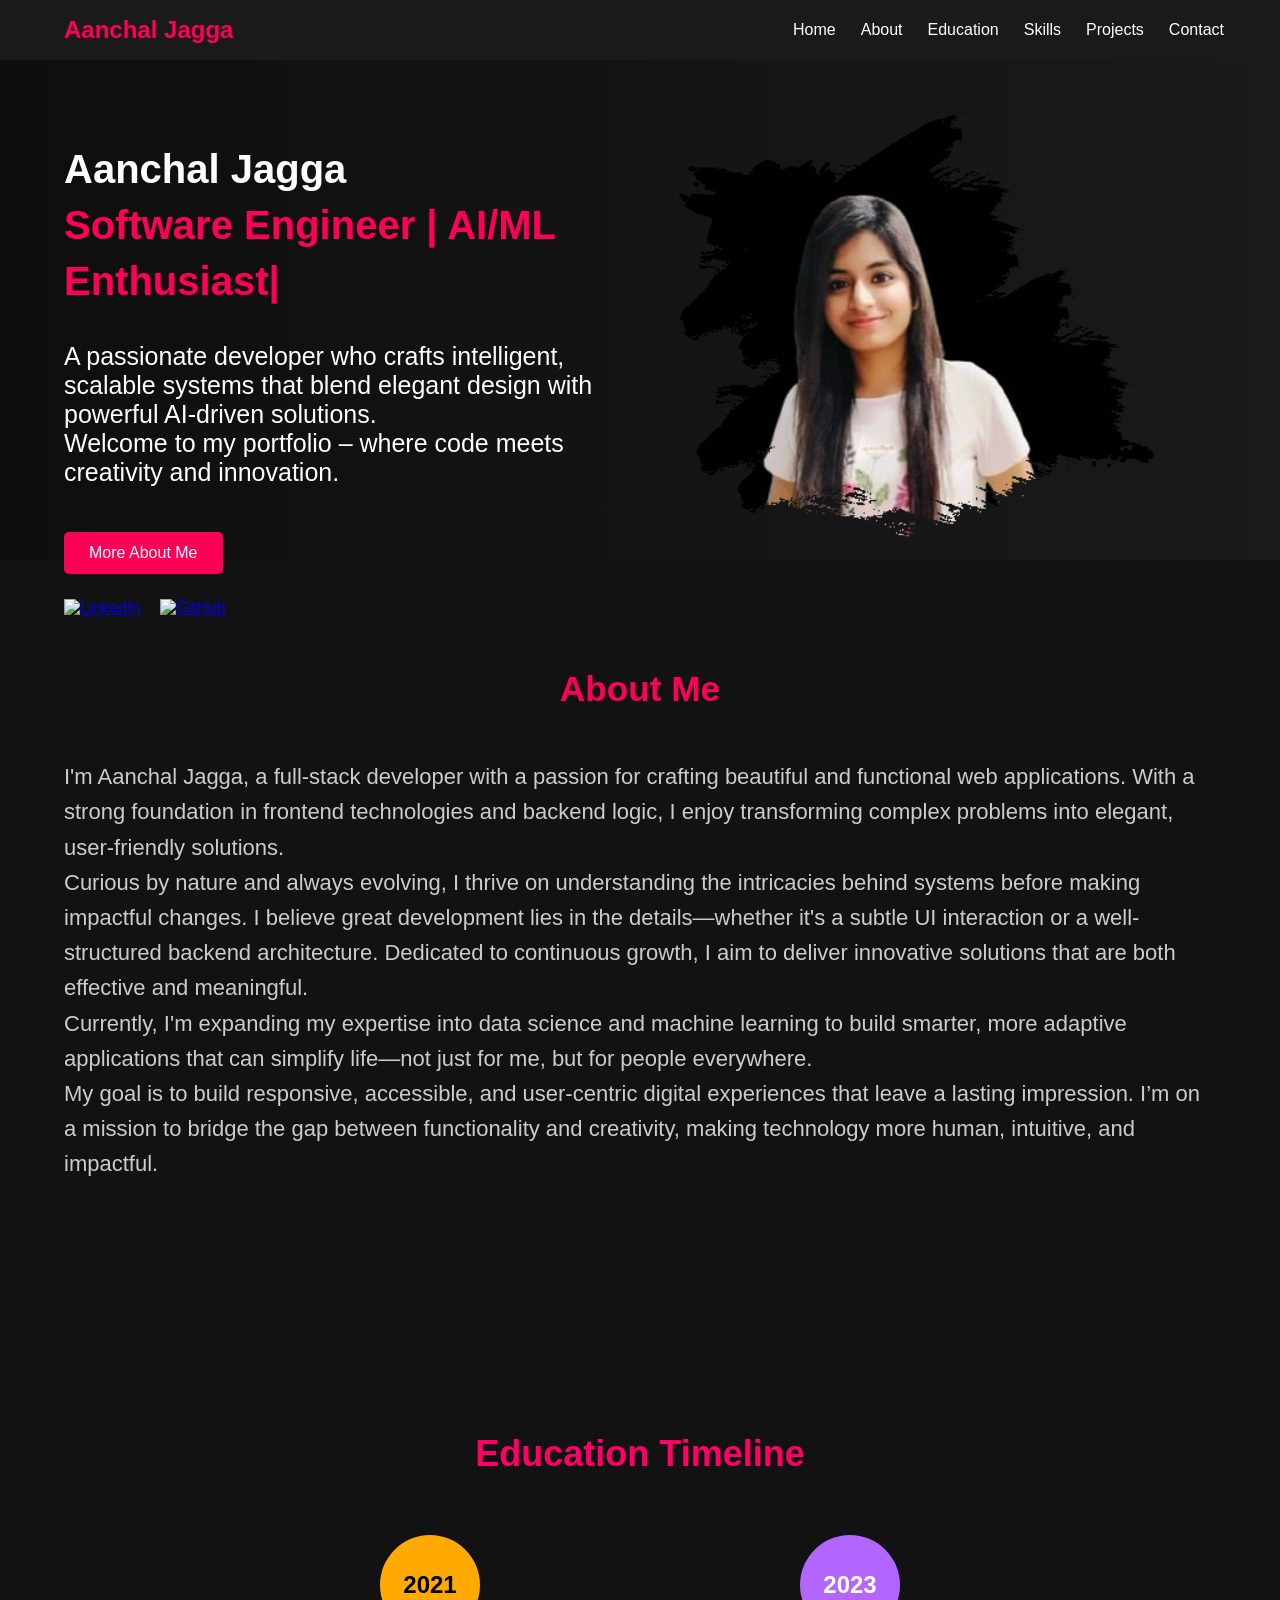
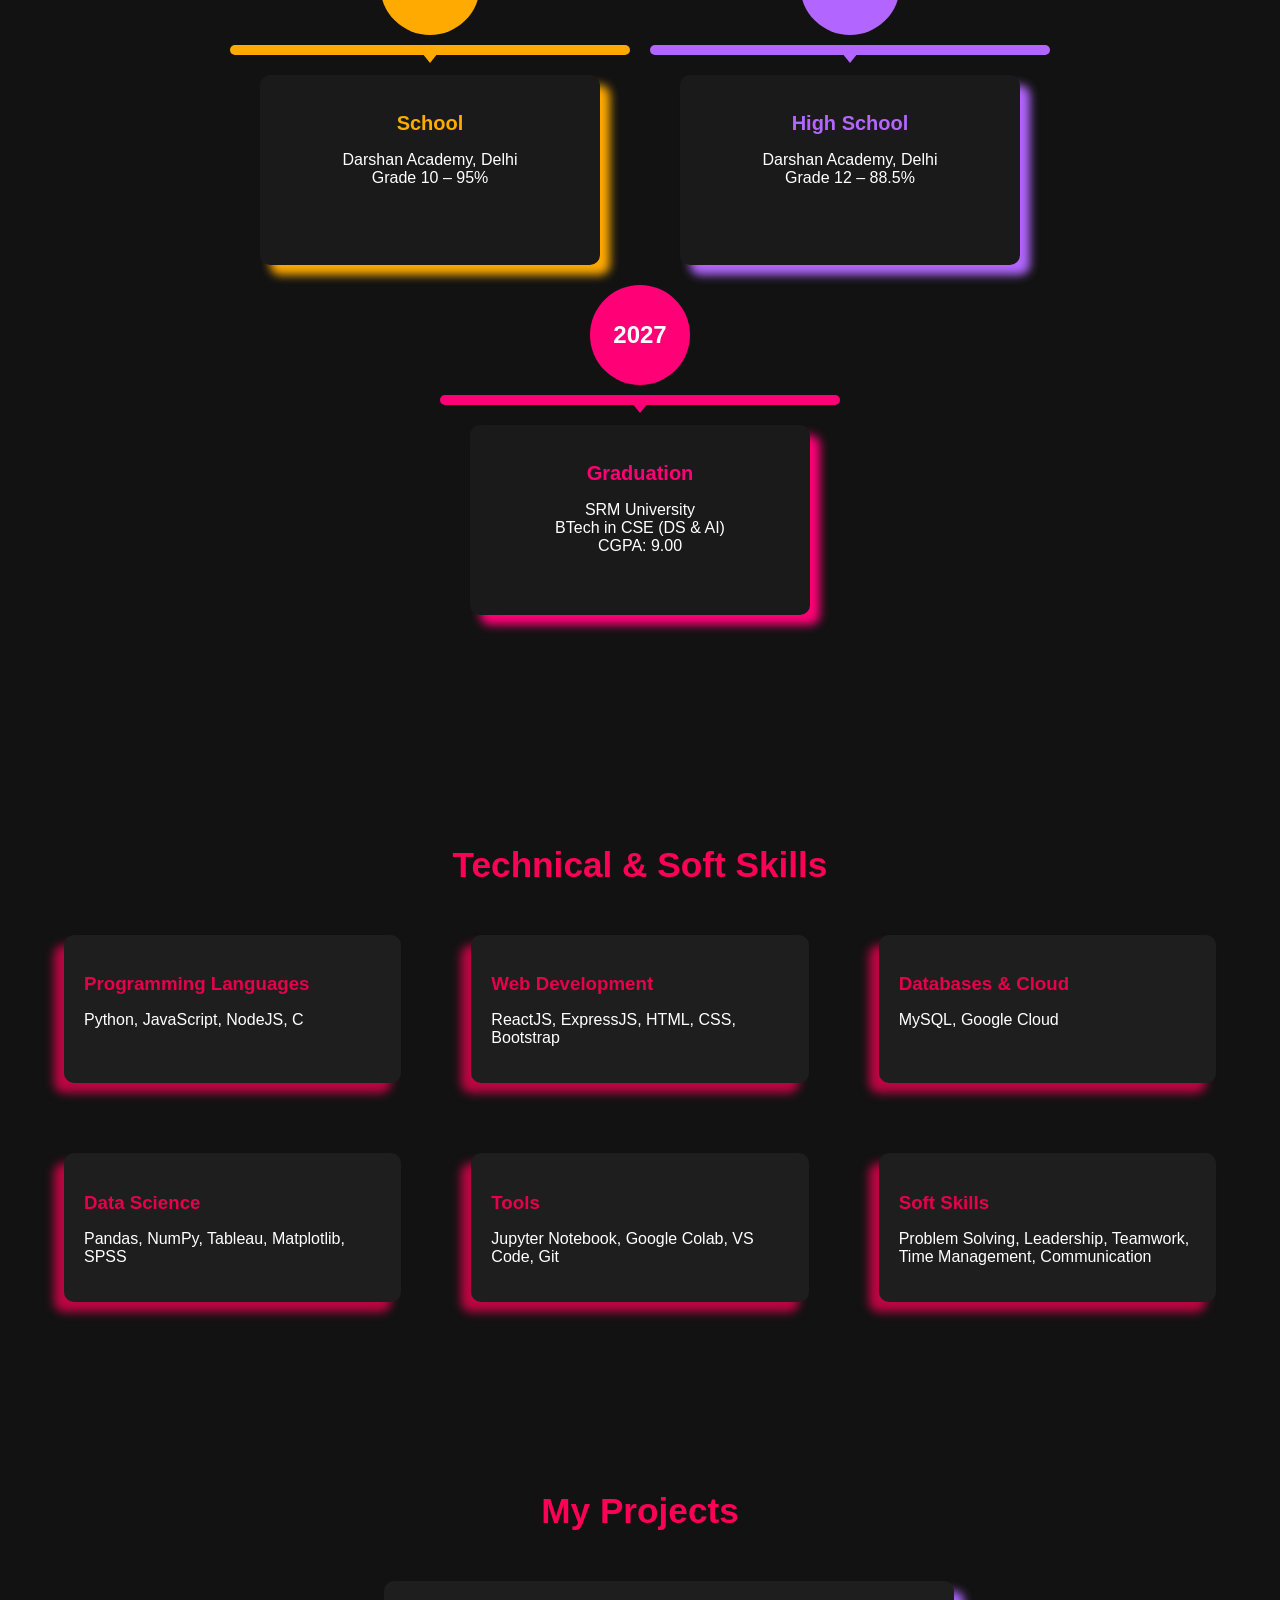
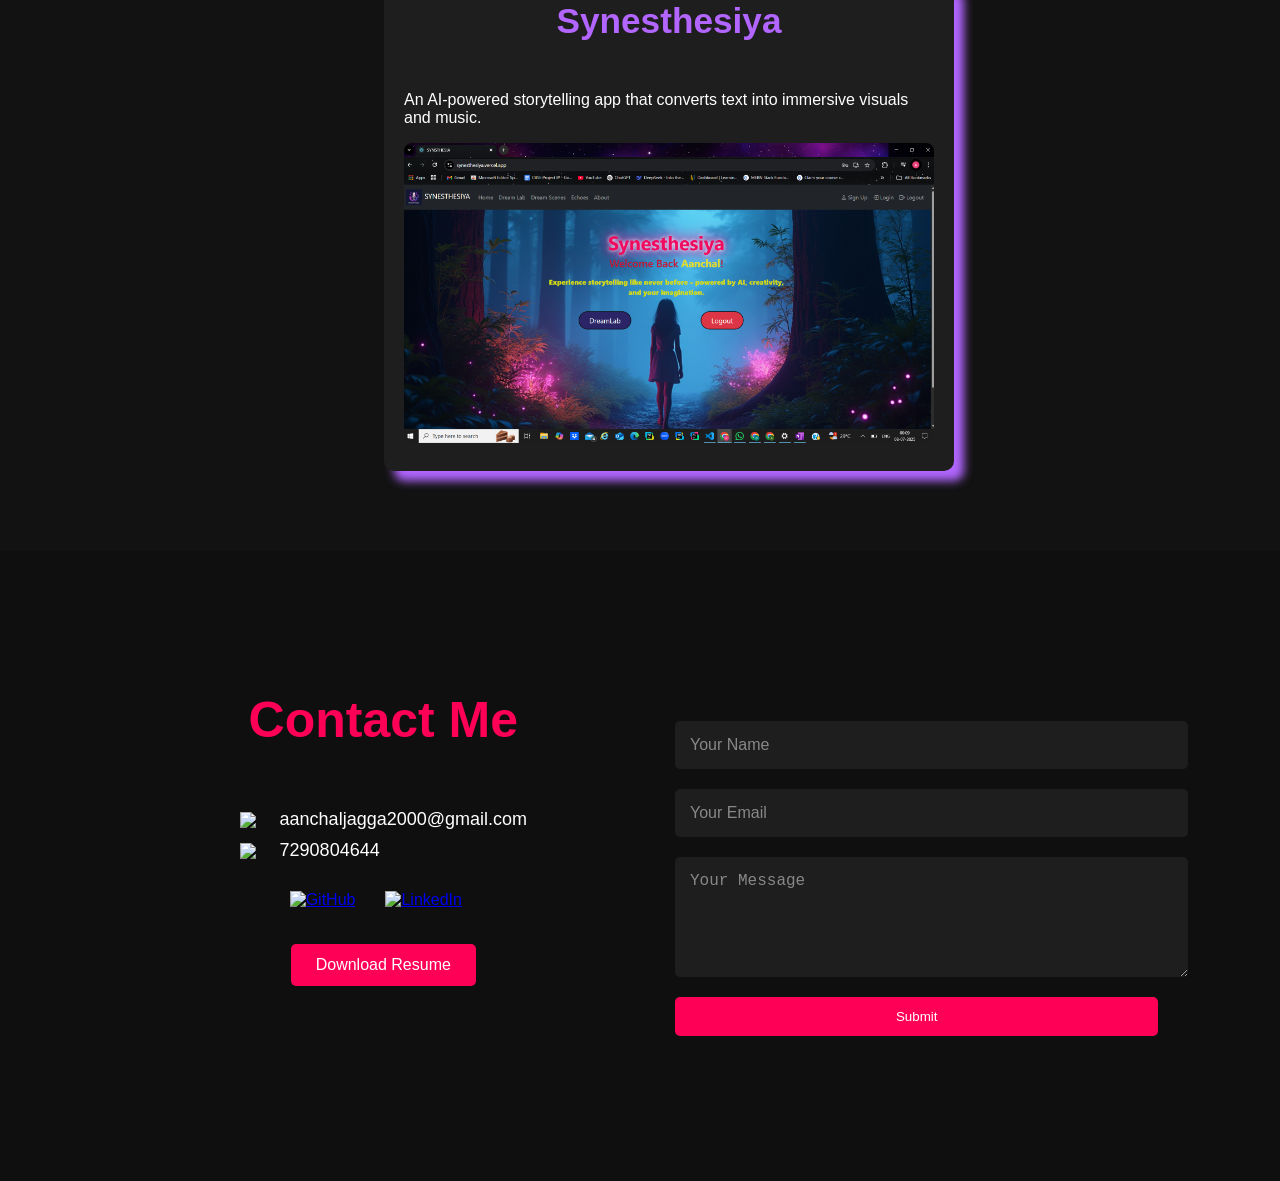
==== index.html @ 70af0f97 "Initial commit without large video" ====
<!DOCTYPE html>
<html lang="en">
<head>
  <meta charset="UTF-8" />
  <meta name="viewport" content="width=device-width, initial-scale=1.0" />
  <title>Portfolio | Aanchal Jagga</title>
  <link href="https://fonts.googleapis.com/css2?family=Roboto:wght@400;700&display=swap" rel="stylesheet" />
  <link rel="stylesheet" href="style.css" />
</head>
<body>
  <header>
    <nav class="navbar">
      <div class="logo">Aanchal Jagga</div>
      <ul class="nav-links">
        <li><a href="#home">Home</a></li>
        <li><a href="#about">About</a></li>
        <li><a href="#education">Education</a></li>
        <li><a href="#skills">Skills</a></li>
        <li><a href="#projects">Projects</a></li>
        <li><a href="#contact">Contact</a></li>
      </ul>
      <div class="menu-toggle" id="mobile-menu">&#9776;</div>
    </nav>
  </header>

  <!-- Hero Section -->
  <section id="home" class="hero">
    <div class="hero-content">
      <!-- <h3>I AM</h3> -->
      <!-- <h1><span class="highlight">Aanchal Jagga</span><br> Software Engineer | AI/ML Enthusiast</h1> -->
      <h1><br><br><br><br>Aanchal Jagga<br><span class="highlight" id="typing-text"></span></h1>
      <p id="typing-subtext" class="para">
        A passionate developer who crafts intelligent, scalable systems that blend elegant design with powerful AI-driven solutions. 
        <br>Welcome to my portfolio – where code meets creativity and innovation.
      </p>
      <a href="#about" class="btn">More About Me</a>
      <div class="social-links">
        <a href="www.linkedin.com/in/aanchal-jagga-aba792292"><img src="https://cdn-icons-png.flaticon.com/512/145/145807.png" alt="LinkedIn"/></a>
        <a href="https://github.com/Aanchal-Jagga"><img src="https://cdn-icons-png.flaticon.com/128/10090/10090288.png" alt="GitHub"/></a>
        <!-- <a href="#"><img src="https://cdn-icons-png.flaticon.com/512/2111/2111463.png" alt="Twitter"/></a> -->
      </div>
    </div>
    <div class="masked-photo-wrapper">
      <div class="hero-img">
        <img src="rev.jpg" class="masked-photo" alt="Aanchal" />
      </div>
    </div>

  </section>

  <!-- About Section -->
  <section id="about" class="about-section">
    <div class="container">
      <h2>About Me</h2>
      <p >
          I'm Aanchal Jagga, a full-stack developer with a passion for crafting beautiful and functional web applications. With a strong foundation in frontend technologies and backend logic, I enjoy transforming complex problems into elegant, user-friendly solutions.
          <br>
          Curious by nature and always evolving, I thrive on understanding the intricacies behind systems before making impactful changes. I believe great development lies in the details—whether it's a subtle UI interaction or a well-structured backend architecture. Dedicated to continuous growth, I aim to deliver innovative solutions that are both effective and meaningful.
          <br>
          Currently, I'm expanding my expertise into data science and machine learning to build smarter, more adaptive applications that can simplify life—not just for me, but for people everywhere.
          <br>
          My goal is to build responsive, accessible, and user-centric digital experiences that leave a lasting impression. I’m on a mission to bridge the gap between functionality and creativity, making technology more human, intuitive, and impactful.
      </p>
      <!-- <p>
        My goal is to build responsive, accessible, and user-centric digital experiences that leave a lasting impression.
      </p> -->
    </div>
  </section>
    <!-- Skills Section -->
  <!-- <section id="skills" class="skills-section">
    <div class="container">
      <h2>Technical & Soft Skills</h2>
      <div class="skills-grid">
        <div>
          <h3>Programming Languages</h3>
          <p>Python, JavaScript, NodeJS, C</p>
        </div>
        <div>
          <h3>Web Development</h3>
          <p>ReactJS, ExpressJS, HTML, CSS, Bootstrap</p>
        </div>
        <div>
          <h3>Databases & Cloud</h3>
          <p>MySQL, Google Cloud</p>
        </div>
        <div>
          <h3>Data Science</h3>
          <p>Pandas, NumPy, Tableau, Matplotlib, SPSS</p>
        </div>
        <div>
          <h3>Tools</h3>
          <p>Jupyter Notebook, Google Colab, VS Code, Git</p>
        </div>
        <div>
          <h3>Soft Skills</h3>
          <p>Problem Solving, Leadership, Teamwork, Time Management, Communication</p>
        </div>
      </div>
    </div>
  </section> -->
  <section id="education">
    <div class="timeline-container">
      <h1 class="timeline-title">Education Timeline</h1>
      <div class="timeline">
        
        <!-- School -->
        <div class="timeline-item">
          <div class="circle year-orange">2021</div>
          <div class="bar bar-orange"></div>
          <div class="content-box c1">
            <span></span>
            <h2 class="heading heading-orange">School</h2>
            <p>Darshan Academy, Delhi<br>Grade 10 – 95%</p>
          </div>
        </div>

        <!-- High School -->
        <div class="timeline-item">
          <div class="circle year-purple">2023</div>
          <div class="bar bar-purple"></div>
          <div class="content-box c2">
            <span></span>
            <h2 class="heading heading-purple">High School</h2>
            <p>Darshan Academy, Delhi<br>Grade 12 – 88.5%</p>
          </div>
        </div>

        <!-- Graduation -->
        <div class="timeline-item">
          <div class="circle year-pink">2027</div>
          <div class="bar bar-pink"></div>
          <div class="content-box c3">
            <span></span>
            <h2 class="heading heading-pink">Graduation</h2>
            <p>SRM University<br>BTech in CSE (DS & AI)<br>CGPA: 9.00</p>
          </div>
        </div>

      </div>
    </div>
  </section>
  <!-- Skills Section -->
  <section id="skills" class="skills-section">
    <div class="container">
      <h2>Technical & Soft Skills</h2>
      <div class="skills-grid">
        <div class="skill-card">
          <span></span>
          <h3>Programming Languages</h3>
          <p>Python, JavaScript, NodeJS, C</p>
        </div>
        <div class="skill-card">
          <span></span>
          <h3>Web Development</h3>
          <p>ReactJS, ExpressJS, HTML, CSS, Bootstrap</p>
        </div>
        <div class="skill-card">
          <span></span>
          <h3>Databases & Cloud</h3>
          <p>MySQL, Google Cloud</p>
        </div>
        <div class="skill-card">
          <span></span>
          <h3>Data Science</h3>
          <p>Pandas, NumPy, Tableau, Matplotlib, SPSS</p>
        </div>
        <div class="skill-card">
          <span></span>
          <h3>Tools</h3>
          <p>Jupyter Notebook, Google Colab, VS Code, Git</p>
        </div>
        <div class="skill-card">
          <span></span>
          <h3>Soft Skills</h3>
          <p>Problem Solving, Leadership, Teamwork, Time Management, Communication</p>
        </div>
      </div>
    </div>
  </section>

  <!-- Projects Section -->
  <section id="projects" class="projects-section">
    <div class="container">
      <h2>My Projects</h2>
      <div class="projects-grid">
        <div class="project-card">
          <h2>Synesthesiya</h2>
          <p>An AI-powered storytelling app that converts text into immersive visuals and music.</p>
          <!-- <video width="640" height="360" controls>
            <source src="synesthesiya.mp4" type="video/mp4" />
           
          </video> -->
          <img src="syn.png">

          <div class="overlay">
            <!-- <p class="project-description">
            AI-powered storytelling app that converts text into immersive visuals and music.
            </p> -->
        
            <a href="https://synesthesiya.vercel.app/" target="_blank">Synesthesiya Website</a>
          
            <a href="https://drive.google.com/file/d/1i1sjUloy3IT42N3QVFbrAFiWfn3D9s1C/view?usp=sharing" target="_blank">Demo Video</a>
          </div>
        </div>
      </div>
    </div>
  </section>

    <!-- Contact Section -->
  <section id="contact" class="contact-section">

    <div class="container contact-container">
      
      <!-- Left side -->
      <div class="contact-left">
        <h2>Contact Me</h2>
        <div class="contact-info">
          <p><img src="https://cdn-icons-png.flaticon.com/128/15047/15047587.png"  class="icon"> aanchaljagga2000@gmail.com</p>
          <p><img src="https://cdn-icons-png.flaticon.com/512/724/724664.png" class="icon"> 7290804644</p>
        </div>

        <div class="social-icons">
          <!-- <a href="#"><img src="https://cdn-icons-png.flaticon.com/512/733/733547.png" alt="Facebook"></a> -->
          <a href="https://github.com/Aanchal-Jagga"><img src="https://cdn-icons-png.flaticon.com/128/10090/10090288.png" alt="GitHub"></a>
          <!-- <a href="#"><img src="https://cdn-icons-png.flaticon.com/512/733/733614.png" alt="Instagram"></a> -->
          <a href="www.linkedin.com/in/aanchal-jagga-aba792292"><img src="https://cdn-icons-png.flaticon.com/512/145/145807.png" alt="LinkedIn"></a>
          
        </div>

        <a href="resume.pdf" class="btn download-btn" download>Download Resume</a>
      </div>

      <!-- Right form -->
      <form action="https://script.google.com/macros/s/AKfycbwlyYHdhNn2vCD4ZjerNVYGBN81tUrGTvvc-WxTf8yLWYICiPJyzFhwnf5N1XZ0kdj0Cw/exec" method="POST" class="contact-form">
        <input type="text" name="name" placeholder="Your Name" required>
        <input type="email" name="email" placeholder="Your Email" required>
        <textarea name="message" rows="5" placeholder="Your Message" required></textarea>
        <button type="submit" class="btn">Submit</button>
        
        <!-- 🔄 Spinner (initially hidden) -->
        <div class="form-loader" style="display:none;">
          <img src="https://i.gifer.com/ZZ5H.gif" alt="Loading..." width="40" />
          <span>Sending message...</span>
        </div>

        <!-- ✅ Success Message (initially hidden) -->
        <p class="form-success" style="display:none; color:green; font-weight:bold; margin-top: 10px;">
          ✅ Message sent successfully!
        </p>
      </form>

    </div>
  </section>



  <script src="scripts.js"></script>
</body>
</html>
---- style.css ----
body {
  margin: 0;
  font-family: 'Roboto', sans-serif;
  background-color: #0e0e0e;
  color: #fff;
    padding-top: 80px; 
}

.navbar {
  display: flex;
  justify-content: space-between;
  align-items: center;
  position: fixed;
  height: 20px;
  top: 0;
  width: 100%;
  z-index: 1000;
  padding: 20px 5%;
  background-color: #1a1a1a;

}
.navbar {
  overflow: hidden; /* ✅ Prevent visual overflow */
  border-bottom: none; /* ✅ Ensure no border */
}

html {
  scroll-behavior: smooth;
}
.logo {
  font-size: 1.5rem;
  font-weight: bold;
  color: #ff0057;
}

.nav-links {
  list-style: none;
  display: flex;
  gap: 25px;
  margin-right: 120px;
}

.nav-links li a {
  text-decoration: none;
  color: white;
  font-weight: 500;
    position: relative; 
}

.nav-links li a::after {
  content: '';
  position: absolute;
  bottom: -3px;
  left: 0;
  width: 0;
  height: 3px;
  background-color: #ff0057;
  transition: width 0.3s ease;
}

.nav-links li a:hover::after {
  width: 100%;
}


.menu-toggle {
  display: none;
  font-size: 2rem;
  color: white;
  cursor: pointer;
}

.hero {
  display: flex;
  justify-content: space-between;
  align-items: center;
  padding: 30px 5%;
  background: linear-gradient(to right, #0e0e0e, #1a1a1a);
  /* min-height: 90vh; */
  height: 500px;
  /* margin-top: 60px; */

}

.hero-content {
  margin-top: 40px;
  max-width: 50%;
  margin-bottom: 100px;
  
}

.hero-content h1 {
  font-size: 2.5rem;
  line-height: 1.4;
}

.hero-content .highlight {
  color: #ff0057;
}
.para{
  font-size: 25px;
}
.hero-content .btn {
  display: inline-block;
  margin-top: 20px;
  padding: 12px 25px;
  background-color: #ff0057;
  color: white;
  text-decoration: none;
  border-radius: 5px;
  transition: background-color 0.3s ease;
}

.hero-content .btn:hover {
  background-color: #e6004c;
}

.social-links img {
  width: 40px;
  margin-right: 15px;
  margin-top: 25px;
}

.hero-img img {
  max-width: 800px;
  border-radius: 12px;
  box-shadow: 0 0 20px rgba(255, 0, 87, 0.3);

}

/* Sections */
section {
  padding: 80px 5%;
  background-color: #121212;
}

.container {
  max-width: 1200px;
  margin: 0 auto;
}

h2 {
  font-size: 2.2rem;
  color: #ff0057;
  margin-bottom: 30px;
  
}

/* About */
.about-section p {
  font-size: 22px;
  line-height: 1.6;
  color: #ccc;
}

/* Services */
.services-grid {
  display: flex;
  gap: 90px;
  flex-wrap: wrap;
}

.service-card {
  flex: 1 1 250px;
  background-color: #1e1e1e;
  padding: 20px;
  border-radius: 10px;
  transition: transform 0.3s ease;
}

.service-card:hover {
  transform: translateY(-5px);
}

/* Projects */
.projects-grid {
  /* display: flex; */
  gap: 30px;
  /* flex-wrap: wrap; */

}

.project-card {
  flex: 1 1 300px;
  background-color: #1e1e1e;
  padding: 20px;
  border-radius: 10px;
  width: 530px;
  height: 450px;
  box-shadow: 10px 10px 10px #b266ff;
  margin-left: 320px;
}

.project-card h2{
  text-align: center;
  color: #b266ff;
  margin: 0;
  margin-bottom: 0;
}
.project-card img{
  height: 300px;

}

.overlay {
  position: absolute;
  inset: 0;
  background: linear-gradient(to top, rgba(255, 0, 87, 0.9), rgba(0, 0, 0, 0.5));
  opacity: 0;
  display: flex;
  flex-direction: column;
  justify-content: center;
  align-items: center;
  padding: 20px;
  transition: opacity 0.4s ease;
}

.project-card:hover .overlay {
  opacity: 1;
}

.project-description {
  font-size: 14px;
  margin-bottom: 15px;
  color: white;
  text-align: center;
}

.icon-button {
  background-color: white;
  padding: 10px;
  border-radius: 50%;
  display: inline-flex;
  justify-content: center;
  align-items: center;
  transition: transform 0.3s ease;
}

.icon-button img {
  width: 20px;
  height: 20px;
}

.icon-button:hover {
  transform: scale(1.2);
}
.project-card {
  position: relative;
  width: 530px;
  height: 450px;
  background-color: #1e1e1e;
  padding: 20px;
  border-radius: 10px;
  box-shadow: 10px 10px 10px #b266ff;
  overflow: hidden; /* Important */
  transition: transform 0.3s ease;

}

.project-card img {
  height: 300px;
  width: 100%;
  object-fit: cover;
  border-radius: 8px;
}

.project-card h2,
.project-card p {
  z-index: 1;
  position: relative;
}

/* 👇 Overlay that fades in on hover */
.project-card .overlay {
  position: absolute;
  inset: 0;
  background: linear-gradient(to top, #b266ff, rgba(0, 0, 0, 0.4));
  opacity: 0;
  transition: opacity 0.5s ease;
  display: flex;
  flex-direction: column;
  justify-content: center;
  align-items: center;
  text-align: center;
  padding: 30px;
  z-index: 2;
  color: #fff;
  font-size: larger;
}

.project-card:hover .overlay {
  opacity: 1;
}

/* Optional: Smooth title fade on hover */
.project-card:hover h2,
.project-card:hover p {
  opacity: 0.2;
}

/* Button or link inside overlay */
.project-card .overlay a {
  margin-top: 10px;
  padding: 10px 20px;
  color: #fff;
  background-color: transparent;
  border: 2px solid #ffffff;
  text-decoration: none;
  border-radius: 10px;
  transition: background 0.3s ease;
  font-weight: 700;
  margin-bottom: 20px;
}

.project-card .overlay a:hover {
  background: #fff;
  color: #b266ff;
}


/* Contact */
.contact-section {
  padding: 80px 5%;
  background-color: #0f0f0f;
  color: white;
}
.contact-section h2{
  align-items: center;
}
.contact-container {
  display: flex;
  justify-content: space-between;
  align-items: flex-start;
  flex-wrap: wrap;
  gap: 50px;
  padding: 60px 5%;
}

.contact-left {
  flex: 1;
  min-width: 300px;
  margin-left: 20px;
  display: flex;
  justify-content: center;
  align-items: center;
  flex-direction: column;
}

.contact-left h2 {
  font-size: 36px;
  margin-bottom: 20px;
  margin-top: 0;
  margin-left: 0;
  display: flex;
  font-size: 50px;

}

.contact-info p {
  display: flex;
  align-items: center;
  font-size: 18px;
  margin: 10px 0;
  gap: 10px;
}
.contact-info .icon {
  width: 30px;
}

.social-icons {
  margin-top: 20px;
  display: flex;
  gap: 15px;
}

.social-icons a img {
  width: 30px;
  margin-right: 15px;
  height: 40px;
  width: auto;
  /* filter: grayscale(1); */
  transition: transform 0.3s ease, filter 0.3s ease;
}

.social-icons a img:hover {
  transform: scale(1.2);
  filter: grayscale(0);
}

.download-btn {
  display: inline-block;
  margin-top: 35px;
  background-color: #ff0057;
  color: white;
  padding: 12px 25px;
  border: none;
  border-radius: 5px;
  text-decoration: none;
}

.download-btn:hover {
  background-color: #e6004c;
}

.contact-form {
  flex: 1;
  min-width: 300px;
  display: flex;
  flex-direction: column;
  gap: 20px;
  margin-top: 30px;
}

.contact-form input,
.contact-form textarea {
  padding: 15px;
  background-color: #1e1e1e;
  border: none;
  border-radius: 5px;
  color: white;
  font-size: 1rem;
  width: 100%;
}
.form-loader {
  display: flex;
  align-items: center;
  gap: 10px;
  margin-top: 10px;
}

.contact-form input::placeholder,
.contact-form textarea::placeholder {
  color: #888;
}

.contact-form button {
  background-color: #ff0057;
  color: white;
  padding: 12px 25px;
  border: none;
  border-radius: 5px;
  cursor: pointer;
}

.contact-form button:hover {
  background-color: #e6004c;
}

@media (max-width: 768px) {
  .contact-container {
    flex-direction: column;
  }

  .contact-left,
  .contact-form {
    width: 100%;
  }
}


/* Responsive */
@media (max-width: 768px) {
  .nav-links {
    display: none;
    flex-direction: column;
    background-color: #1a1a1a;
    position: absolute;
    right: 5%;
    top: 70px;
    padding: 20px;
    border-radius: 10px;
  }

  .nav-links.active {
    display: flex;
  }

  .menu-toggle {
    display: block;
  }

  .hero {
    flex-direction: column;
    text-align: center;
  
  }

  .hero-content,
  .hero-img {
    max-width: 100%;
  }

  .hero-img img {
    margin-top: 200px;
    width: 80%;
  }
}

#typing-text::after {
  content: '|';
  animation: blink 0.7s infinite;
}

@keyframes blink {
  0%, 100% { opacity: 1; }
  50% { opacity: 0; }
}

/* .masked-photo-wrapper:hover {
  display: inline-block;
  filter: drop-shadow(0 0 2px rgba(255, 0, 87, 0.4))
          drop-shadow(0 0 4px rgba(255, 0, 87, 0.3))
          drop-shadow(0 0 6px rgba(255, 51, 122, 0.2));
  animation: glowPulse 4s ease-in-out infinite;
} */
.masked-photo-wrapper:hover {
  display: inline-block;
  filter: drop-shadow(0 0 2px rgba(255, 255, 255, 0.4))
          drop-shadow(0 0 4px rgba(255, 255, 255, 0.3))
          drop-shadow(0 0 6px rgba(255, 255, 255, 0.2));
  animation: glowPulse 4s ease-in-out infinite;
}
.masked-photo {
  width: 500px; /* adjust as needed */
  height: auto;
  object-fit: contain;

  mask-image: url('mask-image.png');
  -webkit-mask-image: url('mask-image.png');

  mask-size:contain ;
  -webkit-mask-size: contain;

  mask-repeat: no-repeat;
  -webkit-mask-repeat: no-repeat;

  mask-position: top;
  -webkit-mask-position: top;

  transition: transform 0.3s ease;
  object-position: center;

  animation: pulseGlow 3s infinite ease-in-out;

}

.masked-photo:hover {
  transform: scale(1.05);
}
/* @keyframes glowPulse {
  0%, 100% {
    filter: drop-shadow(0 0 2px rgba(255, 0, 87, 0.4))
            drop-shadow(0 0 4px rgba(255, 0, 87, 0.3))
            drop-shadow(0 0 6px rgba(255, 51, 122, 0.2));
  }
  50% {
    filter: drop-shadow(0 0 3px rgba(255, 0, 87, 0.5))
            drop-shadow(0 0 5px rgba(255, 0, 87, 0.4))
            drop-shadow(0 0 7px rgba(255, 51, 122, 0.3));
  }
} */
@keyframes glowPulse {
  0%, 100% {
    filter: drop-shadow(0 0 2px rgba(255, 255, 255, 0.4))
            drop-shadow(0 0 4px rgba(255, 255, 255, 0.3))
            drop-shadow(0 0 6px rgba(255, 255, 255, 0.2));
  }
  50% {
    filter: drop-shadow(0 0 3px rgba(255, 255, 255, 0.5))
            drop-shadow(0 0 5px rgba(255, 255, 255, 0.4))
            drop-shadow(0 0 7px rgba(255, 255, 255, 0.3));
  }
}

.hero-img {
  display: flex;
  justify-content: center;
  align-items: center;
  margin-right: 50px;
  margin-top: 250px;

}

/* Skills Section */
/* Skills Section */
.skills-grid {
  display: flex;
  flex-wrap: wrap;
  gap: 70px;
}

.skill-card {
  flex: 1 1 250px;
  background-color: #1e1e1e;
  padding: 20px;
  border-radius: 10px;
  box-shadow: 0 0 10px rgba(255, 0, 87, 0.1);
  transition: transform 0.3s ease;
}

.skill-card:hover {
  transform: translateY(-5px);
}

.skill-card h3 {
  color: #e6004c;
  margin-bottom: 10px;
}
.container h2{
  margin-bottom: 50px;
  text-align: center;
}

/* Education Section */
body {
  background-color: #0f0f0f;
  color: #fff;
  font-family: 'Segoe UI', Tahoma, Geneva, Verdana, sans-serif;
  margin: 0;
  padding: 0;
}

.timeline-container {
  text-align: center;
  padding: 40px 20px;
}

.timeline-title {
  color: #ff0066;
  font-size: 36px;
  margin-bottom: 60px;
}

.timeline {
  display: flex;
  justify-content: center;
  flex-wrap: wrap;
  gap: 20px;
}

.timeline-item {
  position: relative;
  width: 400px;
  display: flex;
  flex-direction: column;
  align-items: center;
}

.circle {
  width: 100px;
  height: 100px;
  border-radius: 50%;
  font-size: 24px;
  font-weight: bold;
  display: flex;
  align-items: center;
  justify-content: center;
  color: #000;
  margin-bottom: 10px;
}

.year-orange {
  background-color: #ffaa00;
}

.year-purple {
  background-color: #b266ff;
  color: #fff;
}

.year-pink {
  background-color: #ff0077;
  color: #fff;
}

.bar {
  height: 10px;
  width: 100%;
  border-radius: 10px;
  position: relative;
  margin-bottom: 20px;
}

.bar::after {
  content: "";
  position: absolute;
  left: 50%;
  bottom: -8px;
  transform: translateX(-50%);
  width: 0; 
  height: 0; 
  border-left: 8px solid transparent;
  border-right: 8px solid transparent;
  border-top: 10px solid;
}

.bar-orange {
  background-color: #ffaa00;
}
.bar-orange::after {
  border-top-color: #ffaa00;
}

.bar-purple {
  background-color: #b266ff;
}
.bar-purple::after {
  border-top-color: #b266ff;
}

.bar-pink {
  background-color: #ff0077;
}
.bar-pink::after {
  border-top-color: #ff0077;
}

.content-box {
  background-color: #1a1a1a;
  padding: 20px;
  border-radius: 10px;
  text-align: center;
  color: #fff;
  /* box-shadow: 0 0 10px rgba(255, 255, 255, 0.1); */
  height: 150px;
  width: 300px;
  transition: transform 0.3s ease;
}

.content-box:hover{
  transform: translateY(-5px);
  /* border: 3px solid white ; */
}

.c1{
  box-shadow: 10px 10px 10px #ffaa00;
}
.c2{
  box-shadow: 10px 10px 10px #b266ff;
}
.c3{
  box-shadow: 10px 10px 10px #ff0077;
}
.heading {
  margin-bottom: 10px;
  font-size: 20px;
}

.heading-orange {
  color: #ffaa00;
}

.heading-purple {
  color: #b266ff;
}

.heading-pink {
  color: #ff0077;
}

.content-box {
  position: relative;
  background-color: #1a1a1a;
  padding: 20px;
  border-radius: 10px;
  text-align: center;
  color: #fff;
  height: 150px;
  width: 300px;
  overflow: hidden;
  transition: transform 0.3s ease;
}

.content-box:hover {
  transform: translateY(-5px);
}

.content-box span {
  position: absolute;
  top: 0;
  left: 0;
  height: 100%;
  width: 100%;
  pointer-events: none;
}

/* Top border */
.content-box::before {
  content: "";
  position: absolute;
  height: 2px;
  width: 0;
  top: 0;
  left: 0;
  background-color: #ffffff;
  transition: width 0.6s ease;
  transition-delay: 0.4s;
}
.content-box:hover::before {
  width: 100%;
}

/* Right border */
.content-box::after {
  content: "";
  position: absolute;
  width: 2px;
  height: 0;
  top: 0;
  right: 0;
  background-color: #ffffff;
  transition: height 0.6s ease;
  transition-delay: 0.4s;
}
.content-box:hover::after {
  height: 100%;
}

/* Bottom border */
.content-box span::before {
  content: "";
  position: absolute;
  height: 2px;
  width: 0;
  bottom: 0;
  right: 0;
  background-color: #ffffff;
  transition: width 0.6s ease;
  transition-delay: 0.4s;
}
.content-box:hover span::before {
  width: 100%;
  right: 0;
}

/* Left border */
.content-box span::after {
  content: "";
  position: absolute;
  width: 2px;
  height: 0;
  bottom: 0;
  left: 0;
  background-color: #ffffff;
  transition: height 0.6s ease;
  transition-delay: 0.4s;
}
.content-box:hover span::after {
  height: 100%;
}

.skill-card {
  position: relative;
  background-color: #1e1e1e;
  padding: 20px;
  border-radius: 10px;
  box-shadow: -10px 10px 10px  rgba(255, 0, 85, 0.719);
  transition: transform 0.3s ease;
  overflow: hidden;
}

.skill-card:hover {
  transform: translateY(-5px);
}

.skill-card span {
  position: absolute;
  top: 0;
  left: 0;
  height: 100%;
  width: 100%;
  pointer-events: none;
}

/* Top Border */
.skill-card::before {
  content: "";
  position: absolute;
  height: 2px;
  width: 0;
  top: 0;
  left: 0;
  background-color: #ffffff;
  transition: width 0.6s ease;
  transition-delay: 0.4s;
}

.skill-card:hover::before {
  width: 100%;
}

/* Right Border */
.skill-card::after {
  content: "";
  position: absolute;
  width: 2px;
  height: 0;
  top: 0;
  right: 0;
  background-color: #ffffff;
  transition: height 0.6s ease;
  transition-delay: 0.4s;
}

.skill-card:hover::after {
  height: 100%;
}

/* Bottom Border */
.skill-card span::before {
  content: "";
  position: absolute;
  height: 2px;
  width: 0;
  bottom: 0;
  right: 0;
  background-color: #ffffff;
  transition: width 0.6s ease;
  transition-delay: 0.4s;
}

.skill-card:hover span::before {
  width: 100%;
  right: 0;
}

/* Left Border */
.skill-card span::after {
  content: "";
  position: absolute;
  width: 2px;
  height: 0;
  bottom: 0;
  left: 0;
  background-color: #968d90;
  transition: height 0.6s ease;
  transition-delay: 0.4s;
}

.skill-card:hover span::after {
  height: 100%;
}
/* @-webkit-keyframes glow {
  from {
    text-shadow: 0 0 10px #fff, 0 0 20px #fff, 0 0 30px #e60073, 0 0 40px #e60073, 0 0 50px #e60073, 0 0 60px #e60073, 0 0 70px #e60073;
  }
  to {
    text-shadow: 0 0 20px #fff, 0 0 30px #ff4da6, 0 0 40px #ff4da6, 0 0 50px #ff4da6, 0 0 60px #ff4da6, 0 0 70px #ff4da6, 0 0 80px #ff4da6;
  }
} */
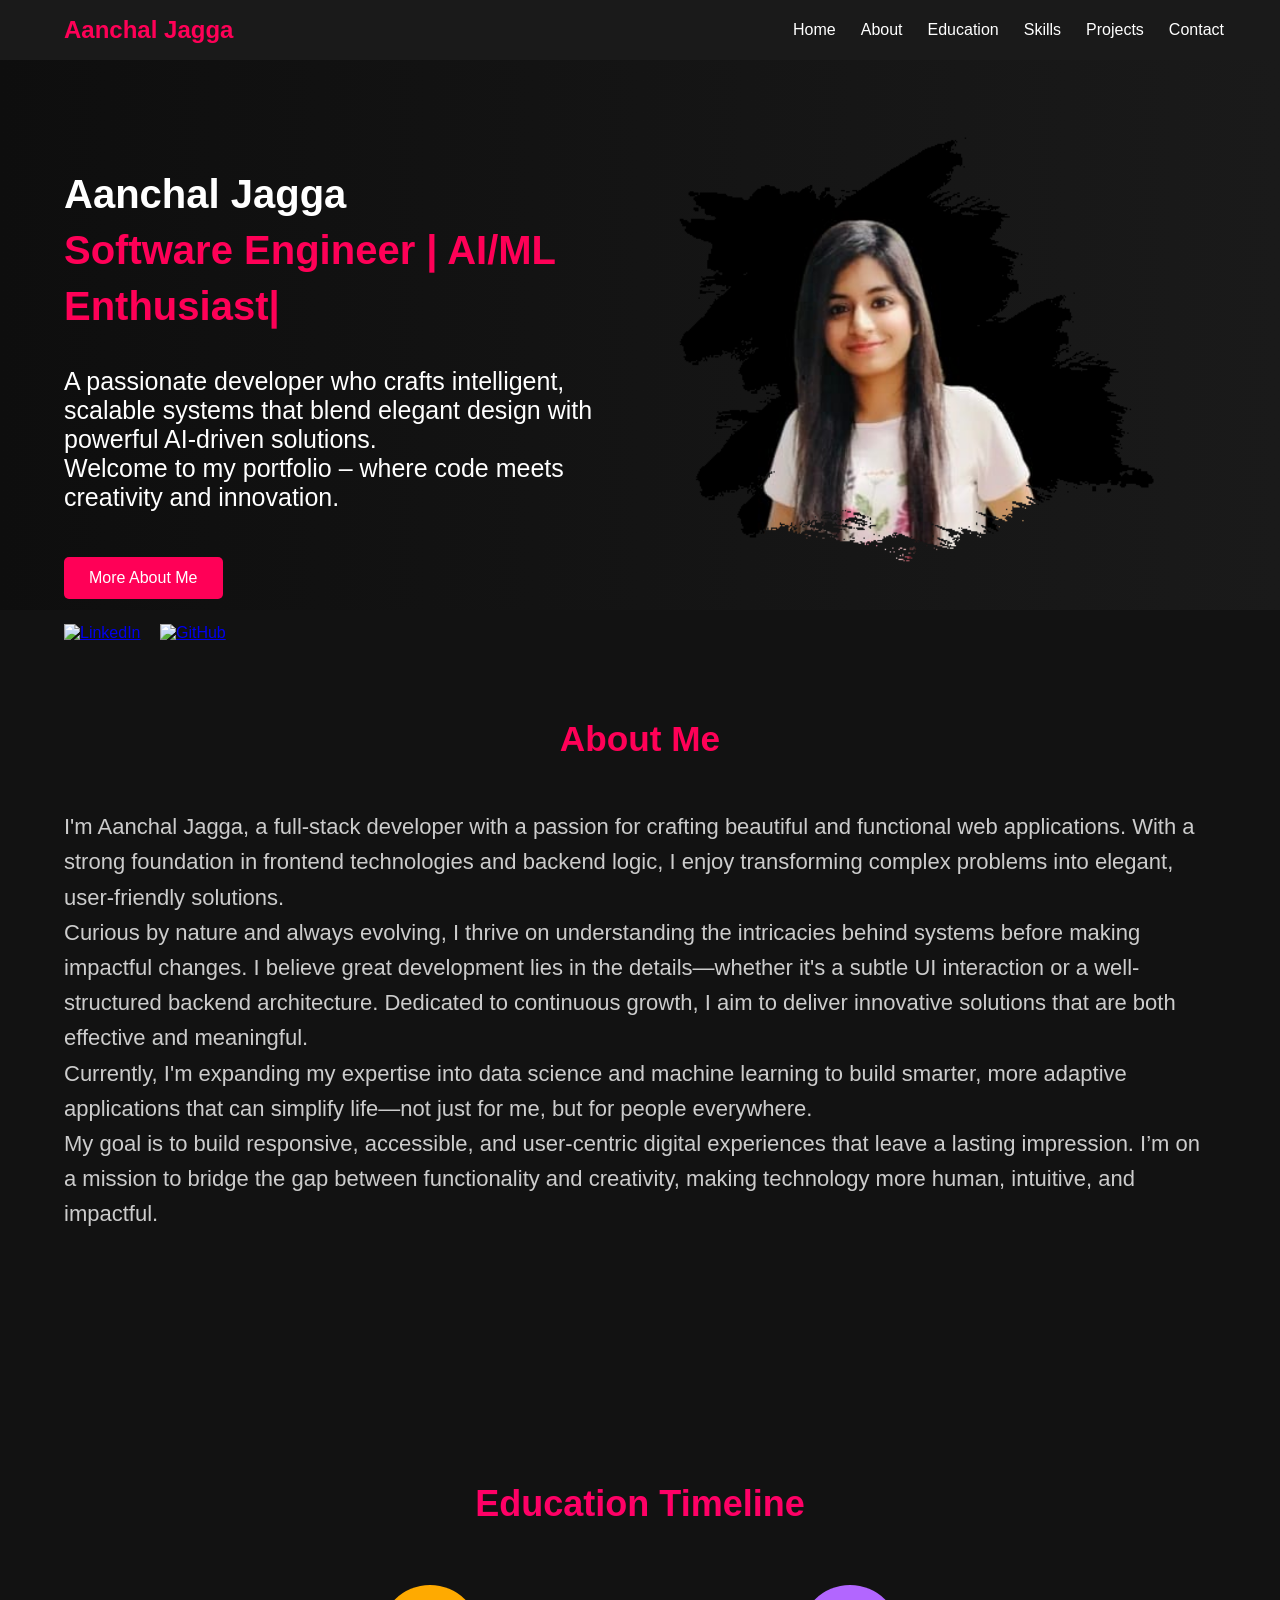
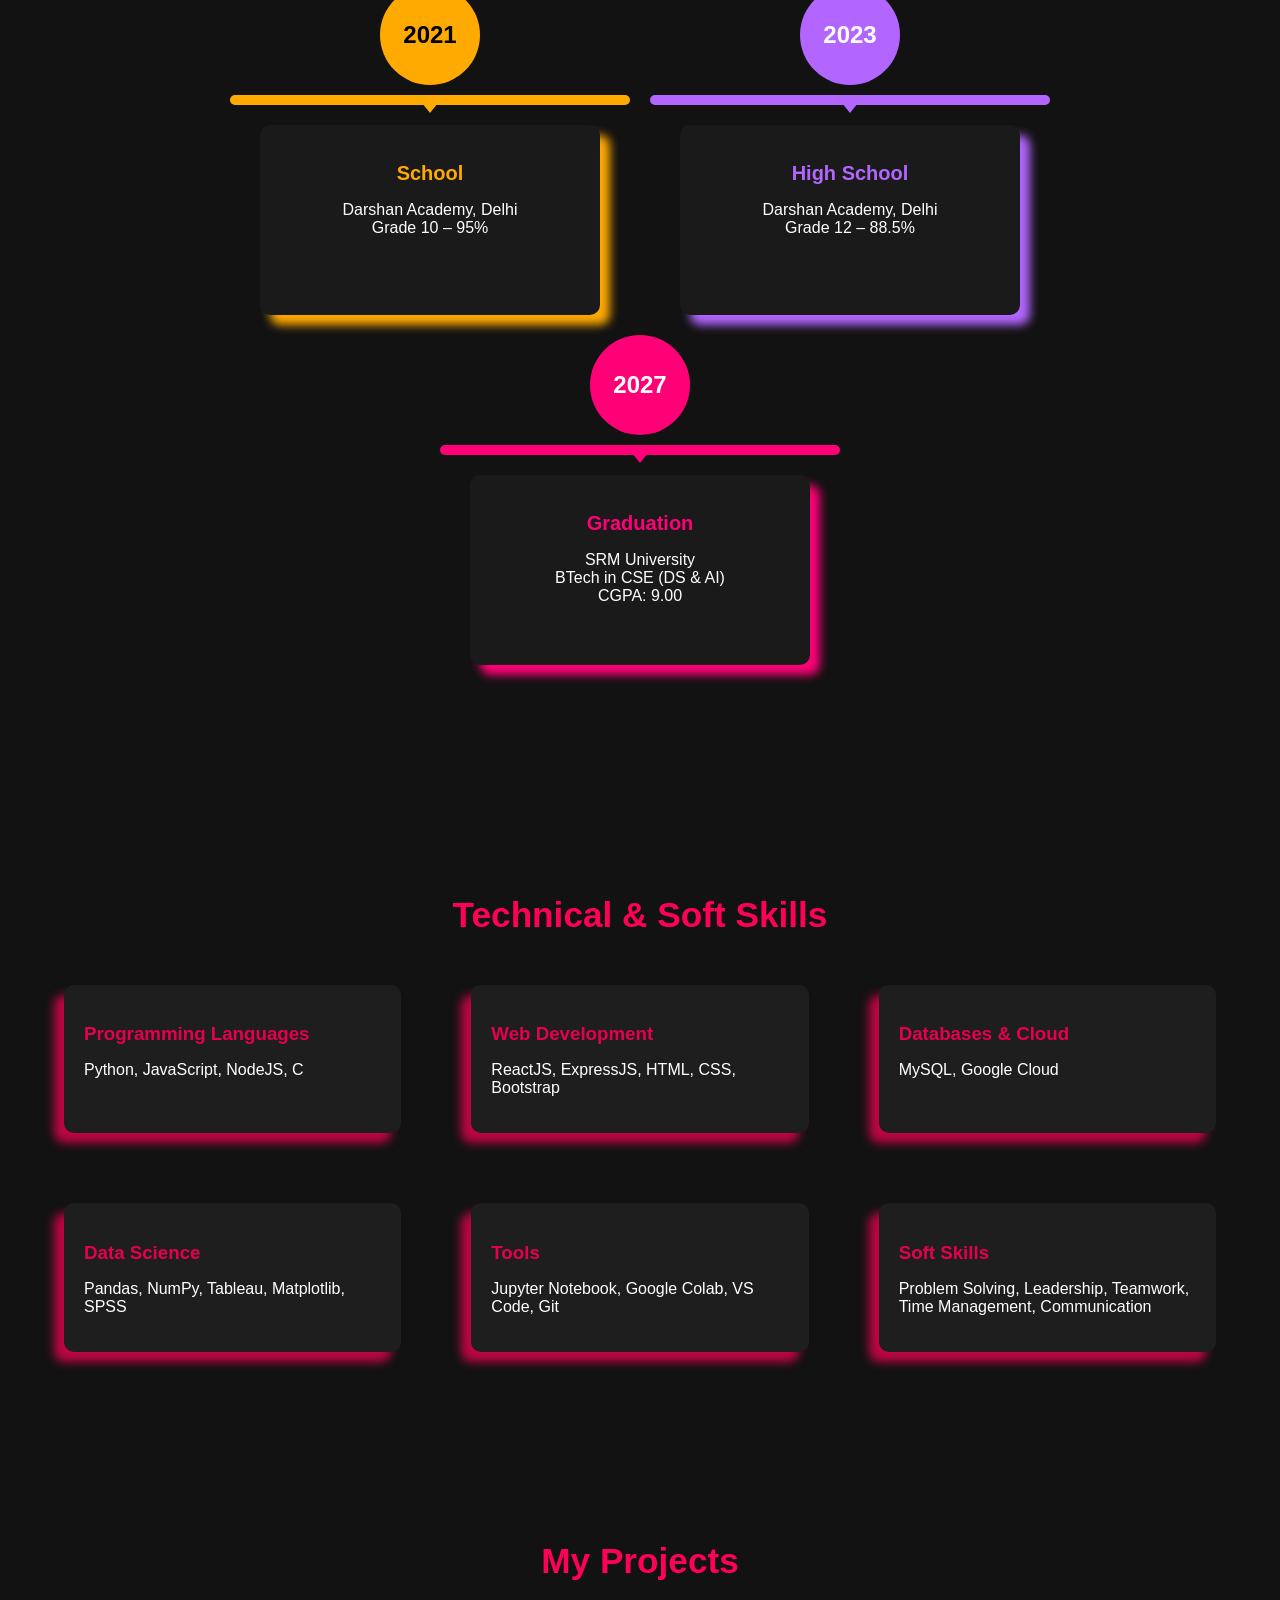
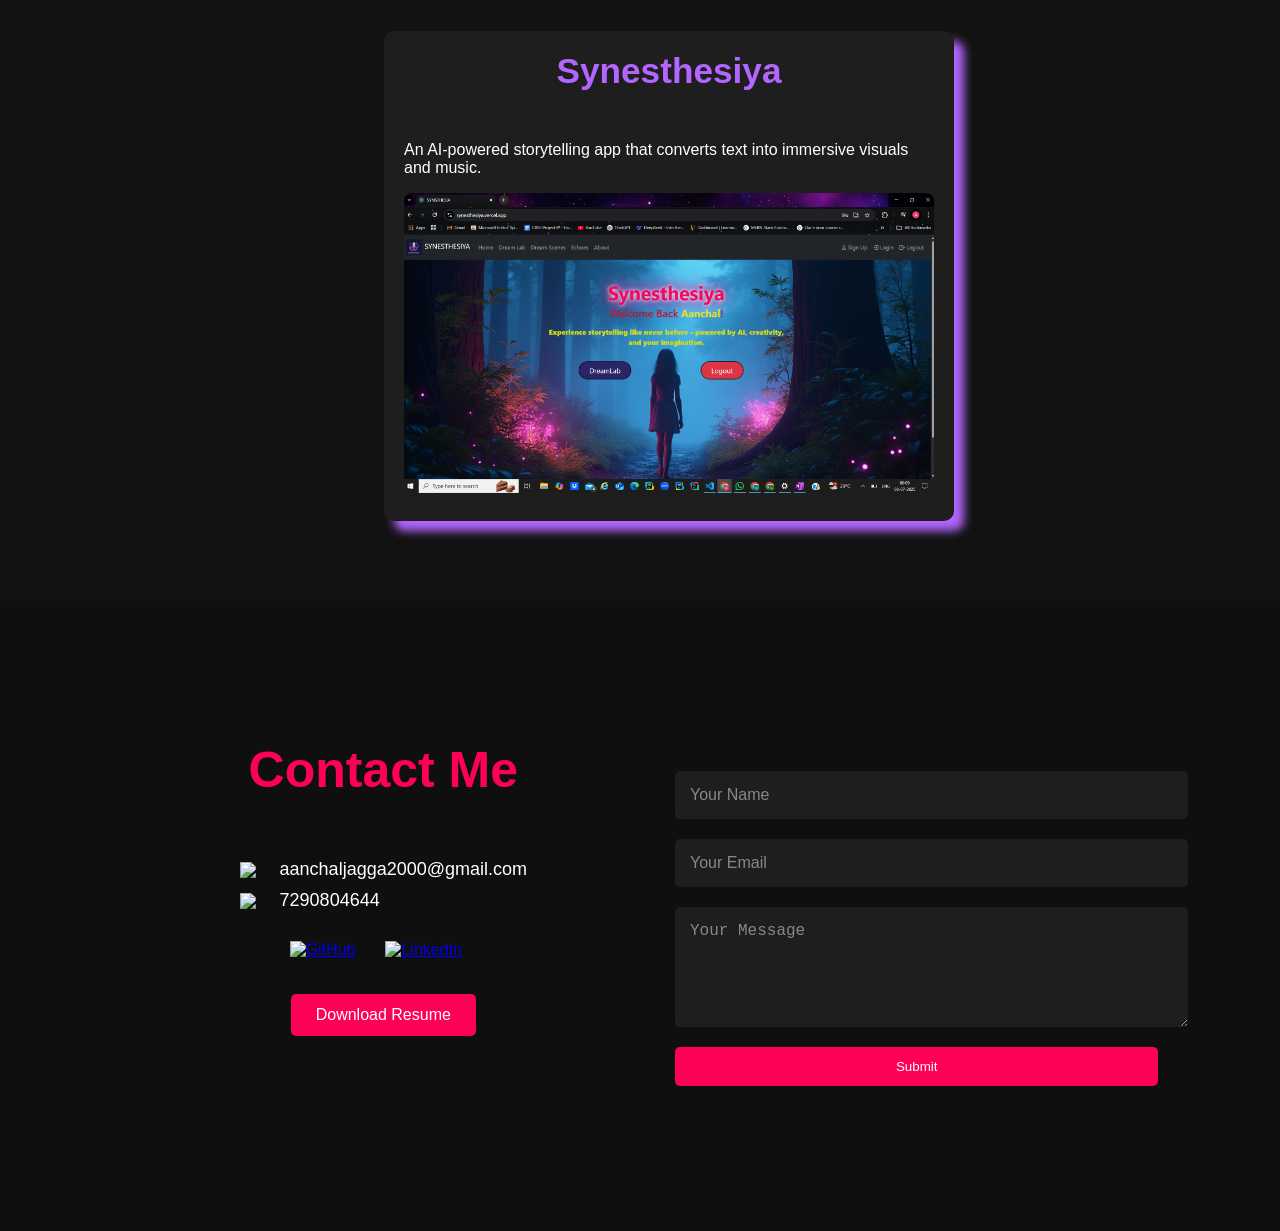
==== commit c3e7dbe9: "edit" ====
--- a/index.html
+++ b/index.html
@@ -35,8 +35,8 @@
       </p>
       <a href="#about" class="btn">More About Me</a>
       <div class="social-links">
-        <a href="www.linkedin.com/in/aanchal-jagga-aba792292"><img src="https://cdn-icons-png.flaticon.com/512/145/145807.png" alt="LinkedIn"/></a>
-        <a href="https://github.com/Aanchal-Jagga"><img src="https://cdn-icons-png.flaticon.com/128/10090/10090288.png" alt="GitHub"/></a>
+        <a href="https://www.linkedin.com/in/aanchal-jagga-aba792292" target="_blank"><img src="https://cdn-icons-png.flaticon.com/512/145/145807.png" alt="LinkedIn"/></a>
+        <a href="https://github.com/Aanchal-Jagga" target="_blank"><img src="https://cdn-icons-png.flaticon.com/128/10090/10090288.png" alt="GitHub"/></a>
         <!-- <a href="#"><img src="https://cdn-icons-png.flaticon.com/512/2111/2111463.png" alt="Twitter"/></a> -->
       </div>
     </div>
@@ -221,9 +221,9 @@
 
         <div class="social-icons">
           <!-- <a href="#"><img src="https://cdn-icons-png.flaticon.com/512/733/733547.png" alt="Facebook"></a> -->
-          <a href="https://github.com/Aanchal-Jagga"><img src="https://cdn-icons-png.flaticon.com/128/10090/10090288.png" alt="GitHub"></a>
+          <a href="https://github.com/Aanchal-Jagga" target="_blank"><img src="https://cdn-icons-png.flaticon.com/128/10090/10090288.png" alt="GitHub"></a>
           <!-- <a href="#"><img src="https://cdn-icons-png.flaticon.com/512/733/733614.png" alt="Instagram"></a> -->
-          <a href="www.linkedin.com/in/aanchal-jagga-aba792292"><img src="https://cdn-icons-png.flaticon.com/512/145/145807.png" alt="LinkedIn"></a>
+          <a href="https://www.linkedin.com/in/aanchal-jagga-aba792292" target="_blank"><img src="https://cdn-icons-png.flaticon.com/512/145/145807.png" alt="LinkedIn"></a>
           
         </div>
 
--- a/style.css
+++ b/style.css
@@ -77,7 +77,7 @@
   padding: 30px 5%;
   background: linear-gradient(to right, #0e0e0e, #1a1a1a);
   /* min-height: 90vh; */
-  height: 500px;
+  height: 550px;
   /* margin-top: 60px; */
 
 }
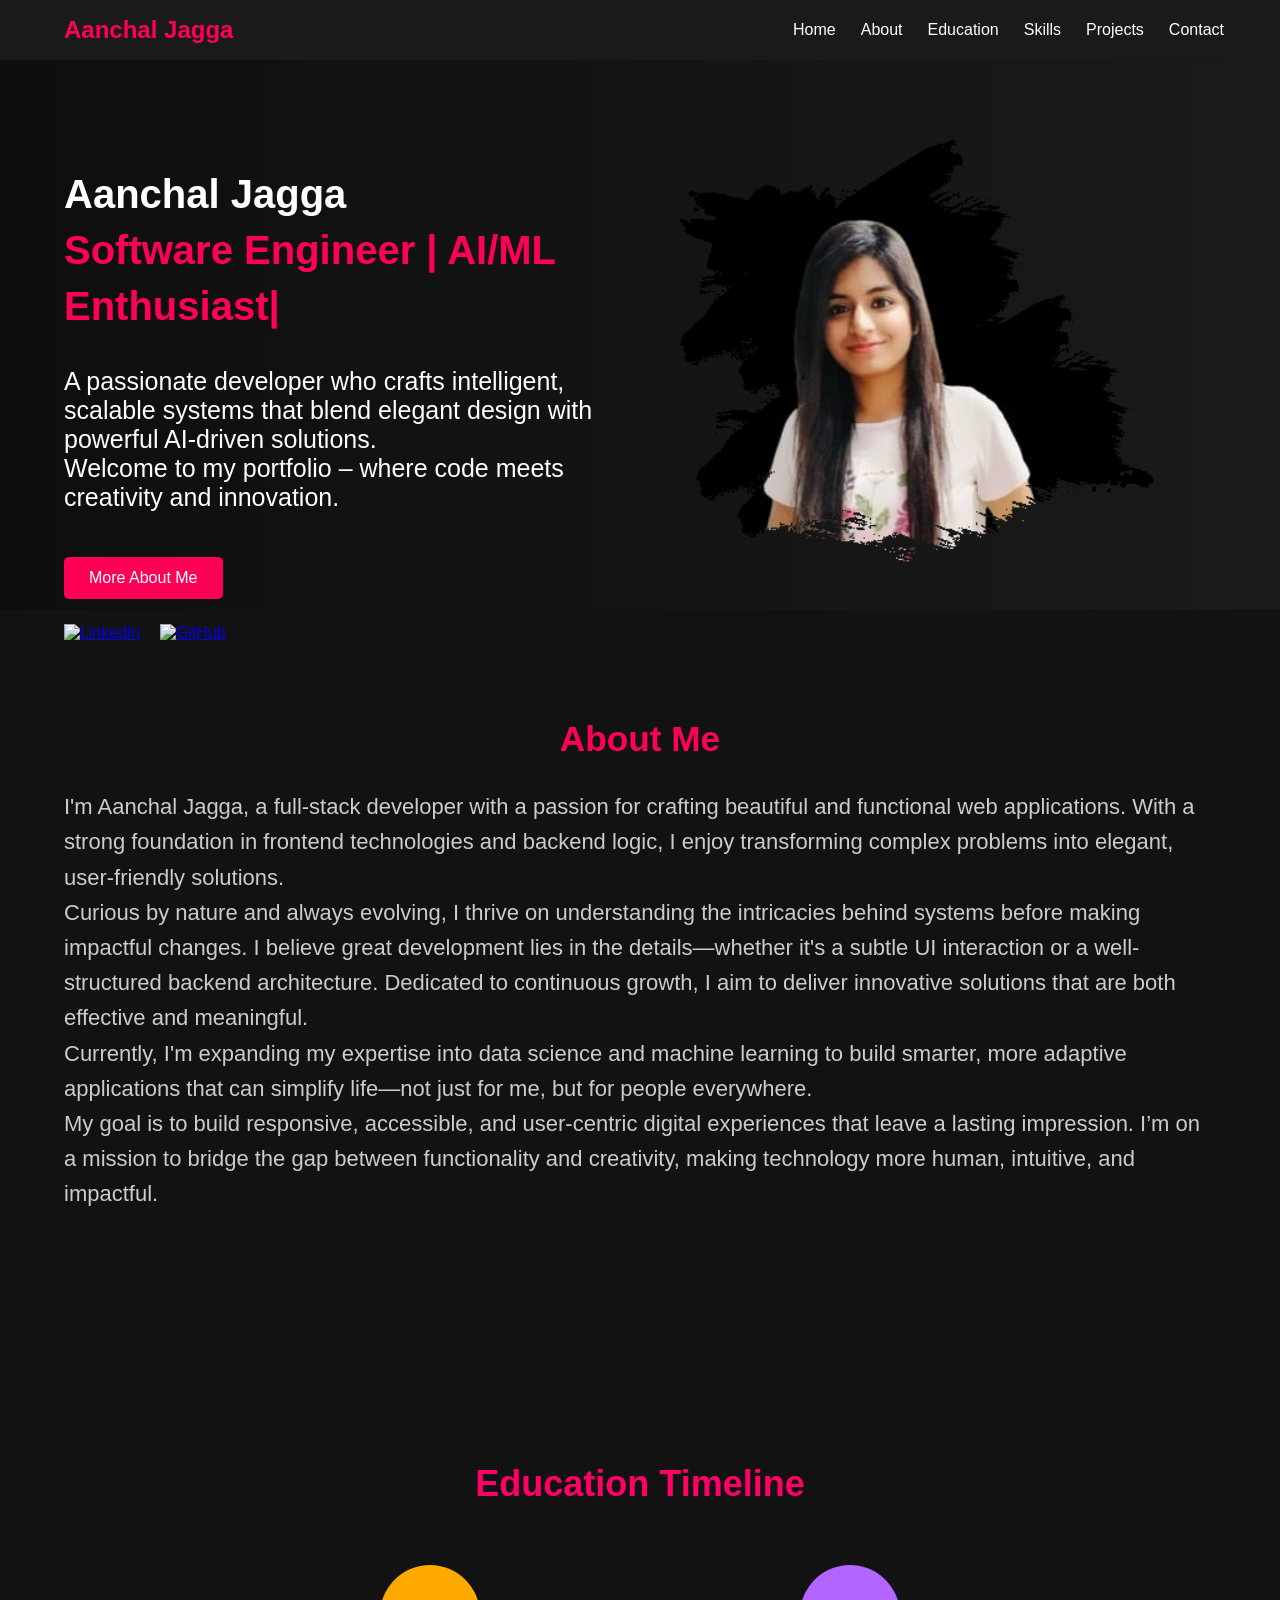
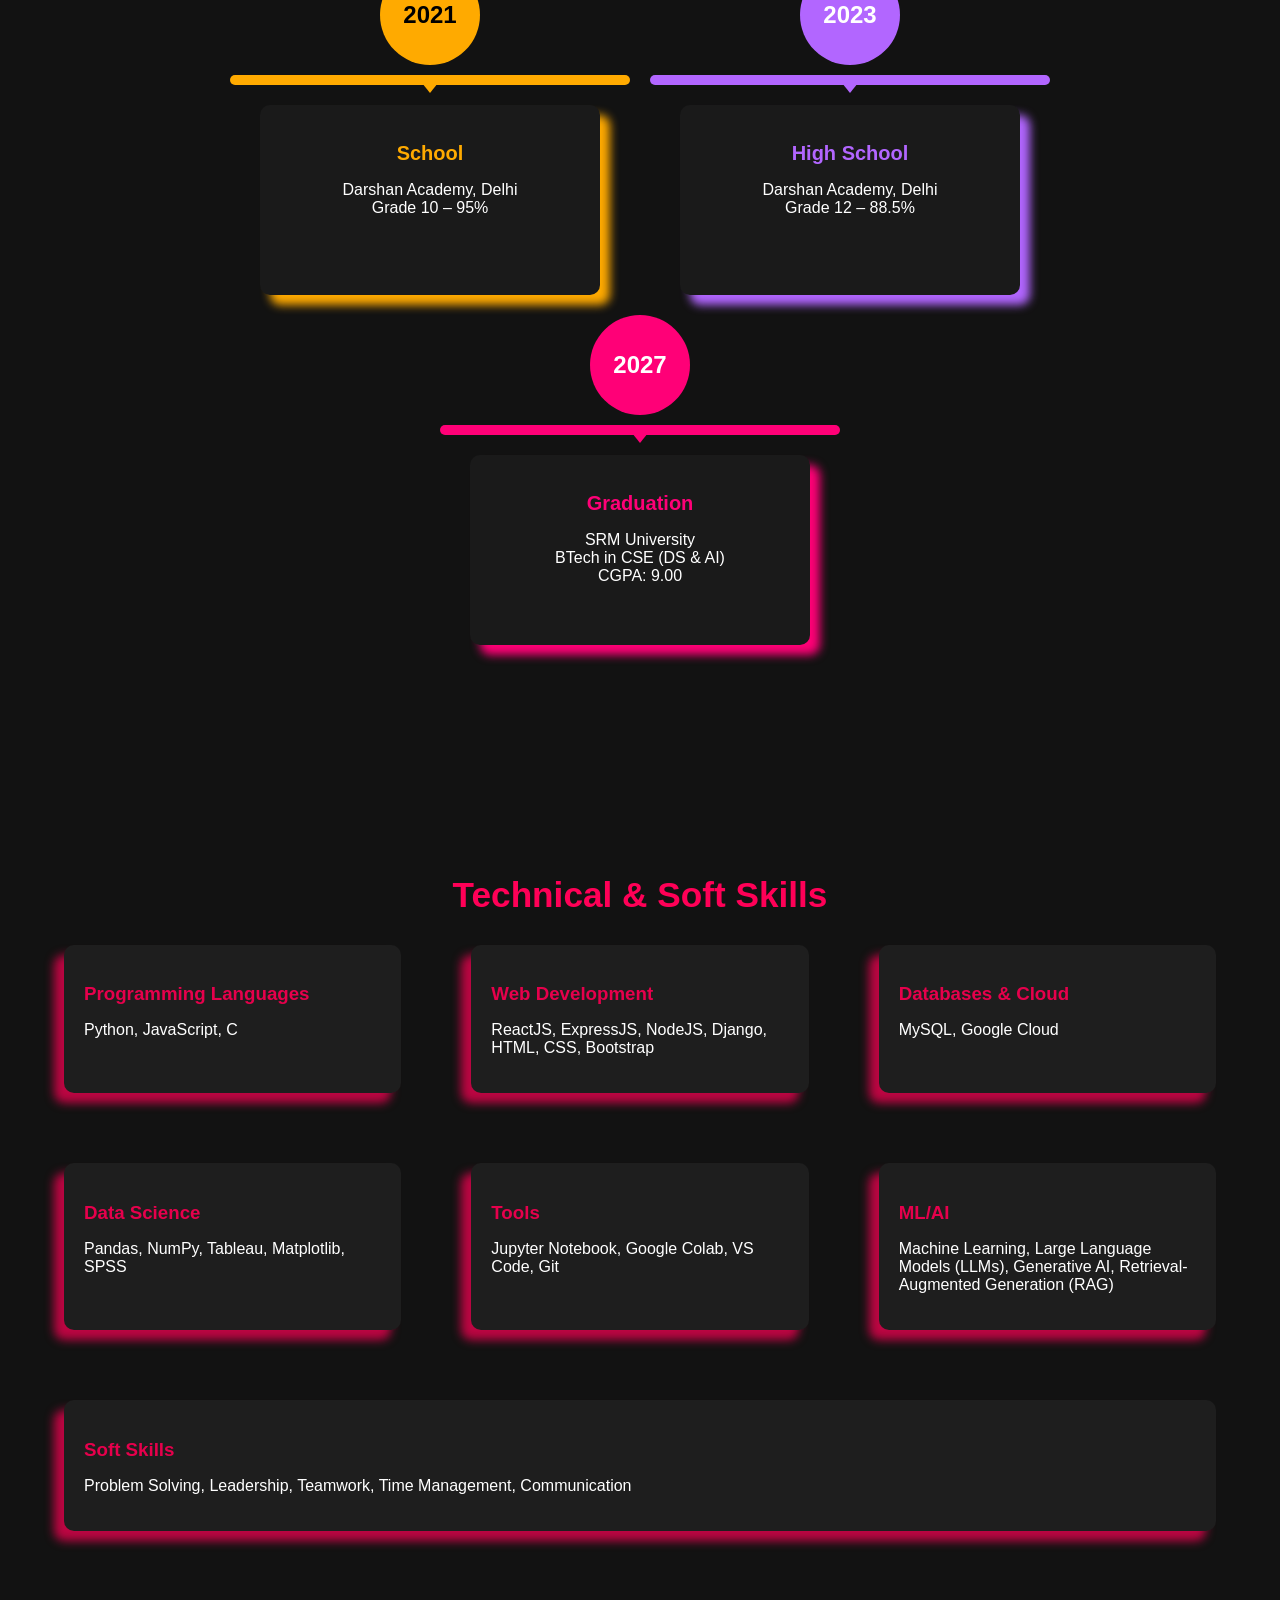
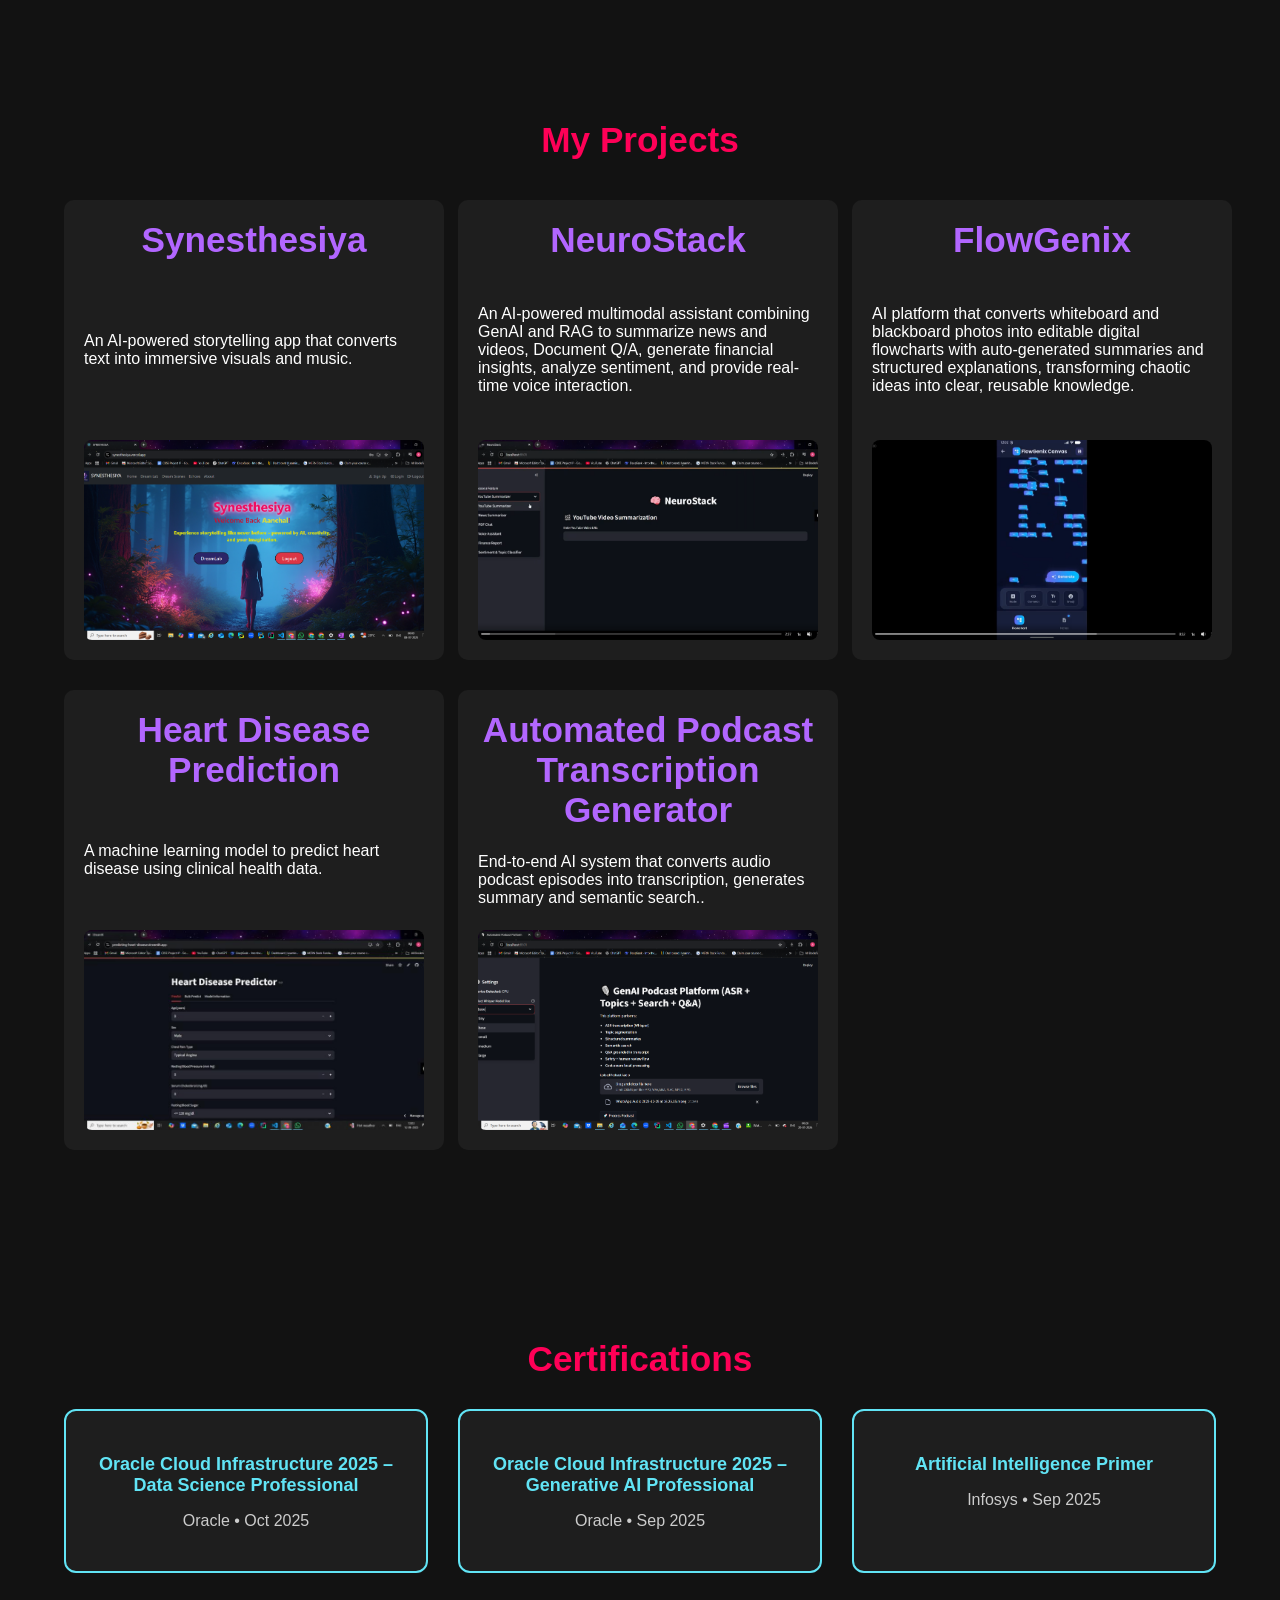
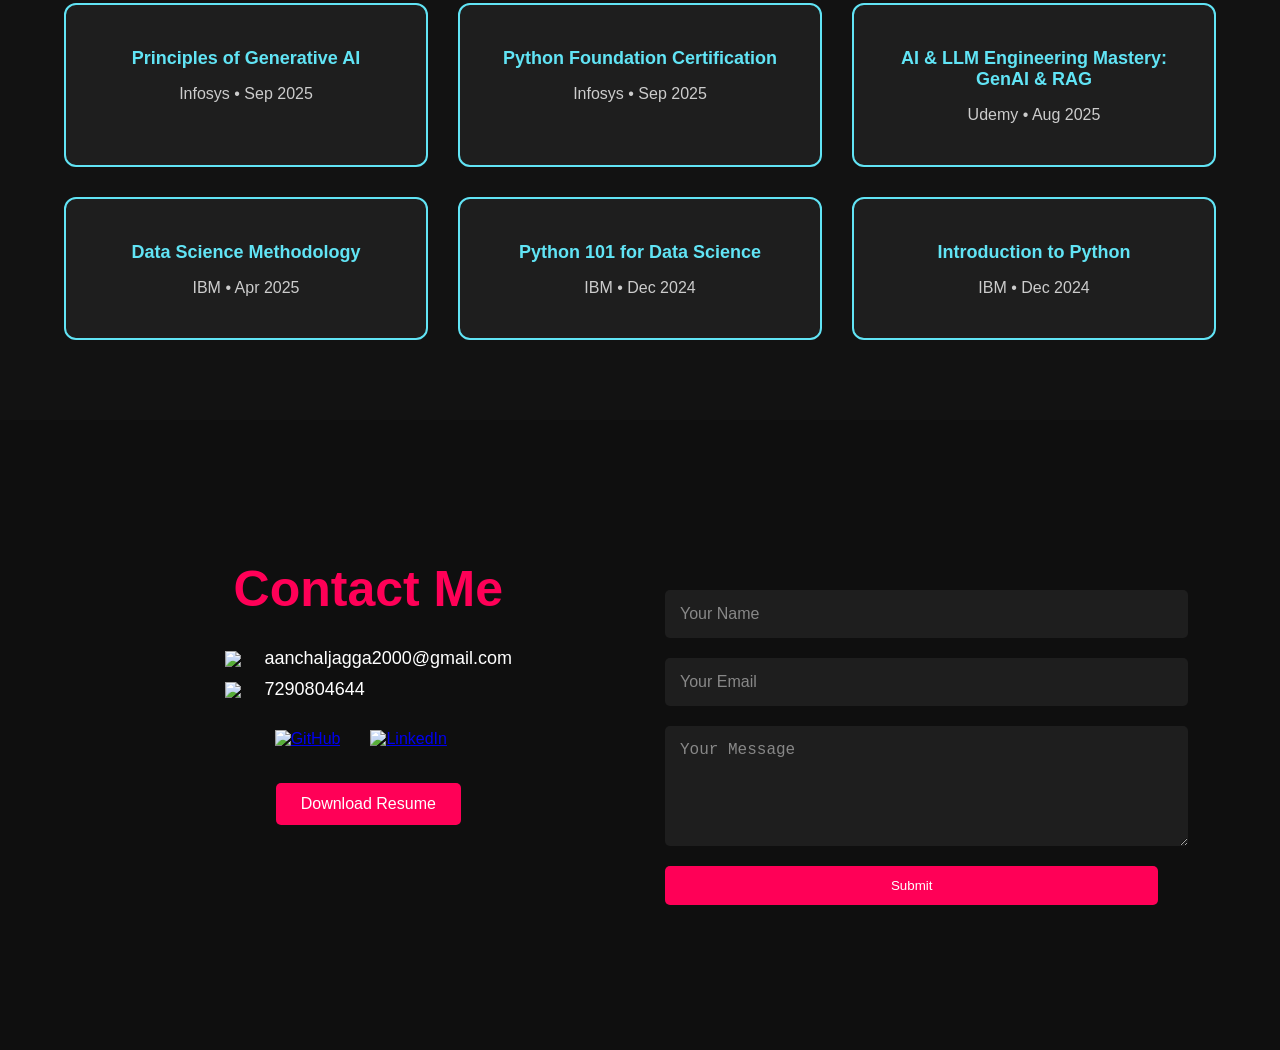
==== commit 3f43abd1: "updated portfolio" ====
--- a/index.html
+++ b/index.html
@@ -10,7 +10,9 @@
 <body>
   <header>
     <nav class="navbar">
+
       <div class="logo">Aanchal Jagga</div>
+      
       <ul class="nav-links">
         <li><a href="#home">Home</a></li>
         <li><a href="#about">About</a></li>
@@ -147,12 +149,12 @@
         <div class="skill-card">
           <span></span>
           <h3>Programming Languages</h3>
-          <p>Python, JavaScript, NodeJS, C</p>
+          <p>Python, JavaScript, C</p>
         </div>
         <div class="skill-card">
           <span></span>
           <h3>Web Development</h3>
-          <p>ReactJS, ExpressJS, HTML, CSS, Bootstrap</p>
+          <p>ReactJS, ExpressJS, NodeJS, Django, HTML, CSS, Bootstrap</p>
         </div>
         <div class="skill-card">
           <span></span>
@@ -168,6 +170,14 @@
           <span></span>
           <h3>Tools</h3>
           <p>Jupyter Notebook, Google Colab, VS Code, Git</p>
+        </div>
+        <div class="skill-card">
+          <span></span>
+          <h3>ML/AI</h3>
+          <p> 
+            Machine Learning, Large Language Models (LLMs), Generative AI,
+            Retrieval-Augmented Generation (RAG)
+          </p>
         </div>
         <div class="skill-card">
           <span></span>
@@ -202,9 +212,114 @@
             <a href="https://drive.google.com/file/d/1i1sjUloy3IT42N3QVFbrAFiWfn3D9s1C/view?usp=sharing" target="_blank">Demo Video</a>
           </div>
         </div>
-      </div>
-    </div>
-  </section>
+        <!-- NeuroStack -->
+        <div class="project-card">
+          <h2>NeuroStack</h2>
+          <p>An AI-powered multimodal assistant combining GenAI and RAG to summarize news and videos, Document Q/A, generate financial insights, analyze sentiment, and provide real-time voice interaction.</p>
+          <img src="neuro.png">
+
+          <div class="overlay">
+            <a href="https://www.linkedin.com/posts/aanchal-jagga-aba792292_ai-genai-rag-activity-7375452965907771392-IhCJ?utm_source=social_share_send&utm_medium=member_desktop_web&rcm=ACoAAEbzYK4B-8Eno2F1vpBAm5ONKJnytNGPWkE" target="_blank">View Project Demo</a>
+            
+          </div>
+        </div>
+
+        <!-- FlowGenix -->
+        <div class="project-card">
+          <h2>FlowGenix</h2>
+          <p>AI platform that converts whiteboard and blackboard photos into editable digital flowcharts with auto-generated summaries and structured explanations, transforming chaotic ideas into clear, reusable knowledge.</p>
+          <img src="flow.png">
+
+          <div class="overlay">
+            <a href="https://www.linkedin.com/posts/aanchal-jagga-aba792292_ai-genai-rag-activity-7375452965907771392-IhCJ?utm_source=social_share_send&utm_medium=member_desktop_web&rcm=ACoAAEbzYK4B-8Eno2F1vpBAm5ONKJnytNGPWkE" target="_blank">View Project Demo</a>
+            
+          </div>
+        </div>
+
+        <!-- Heart Disease Prediction -->
+        <div class="project-card">
+          <h2>Heart Disease Prediction</h2>
+          <p>A machine learning model to predict heart disease using clinical health data.</p>
+          <img src="heart.png">
+
+          <div class="overlay">
+            <a href="https://predicting-heart-disease.streamlit.app/" target="_blank">View Project</a>
+            <a href="https://www.linkedin.com/posts/aanchal-jagga-aba792292_machinelearning-datascience-healthcareai-activity-7371954770271674368-lQBJ?utm_source=social_share_send&utm_medium=member_desktop_web&rcm=ACoAAEbzYK4B-8Eno2F1vpBAm5ONKJnytNGPWkE" target="_blank">Demo Video</a>
+          </div>
+        </div>
+
+        <!-- Automated Podcast -->
+        <div class="project-card">
+          <h2>Automated Podcast Transcription Generator</h2>
+          <p>End-to-end AI system that converts audio podcast episodes into transcription, generates summary and  semantic search..</p>
+          <img src="podcast.png">
+
+          <div class="overlay">
+            <a href="https://drive.google.com/file/d/1QYMn_PxymVlMvJ9gu_8GGApnVGgsXJ3w/view?usp=sharing" target="_blank">View Project Demo</a>
+            
+          </div>
+        </div>
+      </div>
+    </div>
+  </section>
+
+  <!-- Certifications Section -->
+  
+  <section id="certifications" class="certifications-section">
+    <div class="container">
+      <h2>Certifications</h2>
+
+      <div class="cert-grid">
+
+        <a href="LINK1.jpg" target="_blank" class="cert-card">
+          <h3>Oracle Cloud Infrastructure 2025 – Data Science Professional</h3>
+          <p>Oracle • Oct 2025</p>
+        </a>
+
+        <a href="LINK2.jpg" target="_blank" class="cert-card">
+          <h3>Oracle Cloud Infrastructure 2025 – Generative AI Professional</h3>
+          <p>Oracle • Sep 2025</p>
+        </a>
+
+        <a href="LINK3.jpg" target="_blank" class="cert-card">
+          <h3>Artificial Intelligence Primer</h3>
+          <p>Infosys • Sep 2025</p>
+        </a>
+
+        <a href="LINK4" target="_blank" class="cert-card">
+          <h3>Principles of Generative AI</h3>
+          <p>Infosys • Sep 2025</p>
+        </a>
+
+        <a href="LINK5.jpg" target="_blank" class="cert-card">
+          <h3>Python Foundation Certification</h3>
+          <p>Infosys • Sep 2025</p>
+        </a>
+
+        <a href="LINK6.jpg" target="_blank" rel="noopener noreferrer" class="cert-card">
+          <h3>AI & LLM Engineering Mastery: GenAI & RAG</h3>
+          <p>Udemy • Aug 2025</p>
+        </a>
+
+        <a href="LINK7.jpg" target="_blank" class="cert-card">
+          <h3>Data Science Methodology</h3>
+          <p>IBM • Apr 2025</p>
+        </a>
+
+        <a href="LINK8.jpg" target="_blank" class="cert-card">
+          <h3>Python 101 for Data Science</h3>
+          <p>IBM • Dec 2024</p>
+        </a>
+
+        <a href="LINK9.jpg" target="_blank" class="cert-card">
+          <h3>Introduction to Python</h3>
+          <p>IBM • Dec 2024</p>
+        </a>
+
+      </div>
+    </div>
+  </section>
+
 
     <!-- Contact Section -->
   <section id="contact" class="contact-section">
--- a/style.css
+++ b/style.css
@@ -62,6 +62,14 @@
   width: 100%;
 }
 
+@media (max-width: 768px) {
+  .nav-links {
+    position: absolute;
+    right: 5%;
+    top: 60px; /* ✅ Adjust below navbar */
+    z-index: 999;
+  }
+}
 
 .menu-toggle {
   display: none;
@@ -86,7 +94,7 @@
   margin-top: 40px;
   max-width: 50%;
   margin-bottom: 100px;
-  
+
 }
 
 .hero-content h1 {
@@ -127,6 +135,31 @@
   box-shadow: 0 0 20px rgba(255, 0, 87, 0.3);
 
 }
+@media (max-width: 768px) {
+  .hero {
+    flex-direction: column;
+    height: auto; /* ✅ Let height be auto for stacking */
+    padding: 50px 5% 20px;
+  }
+
+  .hero-content {
+    max-width: 100%;
+    text-align: center;
+  }
+
+  .hero-img {
+    margin-top: 30px;
+    margin-right: 0;
+    justify-content: center;
+    align-items: center;
+  }
+
+  .hero-img img,
+  .masked-photo {
+    width: 90%;
+    height: auto;
+  }
+}
 
 /* Sections */
 section {
@@ -171,25 +204,81 @@
 .service-card:hover {
   transform: translateY(-5px);
 }
+@media (max-width: 768px) {
+  .services-grid,
+  .skills-grid {
+    flex-direction: column;
+    gap: 40px;
+  }
+
+  .skill-card,
+  .service-card {
+    width: 100%;
+  }
+}
+@media (max-width: 768px) {
+  .timeline {
+    flex-direction: column;
+    align-items: center;
+  }
+
+  .timeline-item {
+    width: 90%;
+  }
+
+  .content-box {
+    width: 100%;
+    max-width: 300px;
+  }
+
+  .circle {
+    width: 70px;
+    height: 70px;
+    font-size: 18px;
+  }
+}
+@media (max-width: 768px) {
+  .contact-container {
+    flex-direction: column;
+  }
+
+  .contact-left,
+  .contact-form {
+    width: 100%;
+  }
+}
+@media (max-width: 768px) {
+  section,
+  .container,
+  .timeline-container {
+    padding: 40px 20px;
+  }
+}
 
 /* Projects */
+
+
 .projects-grid {
-  /* display: flex; */
+  display: grid;
+  grid-template-columns: repeat(auto-fit, minmax(320px, 1fr));
   gap: 30px;
-  /* flex-wrap: wrap; */
-
-}
-
-.project-card {
+  margin-top: 40px;
+  align-items: stretch;   /* 👈 important */
+}
+
+
+/* .project-card {
   flex: 1 1 300px;
   background-color: #1e1e1e;
   padding: 20px;
   border-radius: 10px;
-  width: 530px;
-  height: 450px;
-  box-shadow: 10px 10px 10px #b266ff;
-  margin-left: 320px;
-}
+  width: 100%;
+  max-width: 360px;
+  margin: 20px auto;
+  /* box-shadow: 10px 10px 10px #b266ff; */
+  /* border: 3px solid #b266ff;
+
+} */ 
 
 .project-card h2{
   text-align: center;
@@ -244,25 +333,27 @@
 .icon-button:hover {
   transform: scale(1.2);
 }
-.project-card {
+/* .project-card {
   position: relative;
   width: 530px;
   height: 450px;
   background-color: #1e1e1e;
   padding: 20px;
   border-radius: 10px;
-  box-shadow: 10px 10px 10px #b266ff;
-  overflow: hidden; /* Important */
-  transition: transform 0.3s ease;
-
-}
+  /* box-shadow: 10px 10px 10px #b266ff; */
+  /* overflow: hidden; /* Important */
+  /* transition: transform 0.3s ease;
+
+} */ 
 
 .project-card img {
-  height: 300px;
-  width: 100%;
+  width: 100%;
+  height: 200px;
   object-fit: cover;
   border-radius: 8px;
-}
+  
+}
+
 
 .project-card h2,
 .project-card p {
@@ -317,6 +408,20 @@
   color: #b266ff;
 }
 
+.project-card {
+  position: relative;
+  background-color: #1e1e1e;
+  
+  padding: 20px;
+  border-radius: 10px;
+  overflow: hidden;
+  transition: transform 0.3s ease;
+  width: 340px;
+  min-height: 420px; 
+  display: flex;          /* 👇 makes internal layout stable */
+  flex-direction: column;
+  justify-content: space-between;
+}
 
 /* Contact */
 .contact-section {
@@ -339,11 +444,12 @@
 .contact-left {
   flex: 1;
   min-width: 300px;
-  margin-left: 20px;
+  margin-left: 0;
   display: flex;
   justify-content: center;
   align-items: center;
   flex-direction: column;
+  text-align: center;
 }
 
 .contact-left h2 {
@@ -607,7 +713,7 @@
   margin-bottom: 10px;
 }
 .container h2{
-  margin-bottom: 50px;
+  /* margin-bottom: 50px; */
   text-align: center;
 }
 
@@ -947,4 +1053,42 @@
   to {
     text-shadow: 0 0 20px #fff, 0 0 30px #ff4da6, 0 0 40px #ff4da6, 0 0 50px #ff4da6, 0 0 60px #ff4da6, 0 0 70px #ff4da6, 0 0 80px #ff4da6;
   }
-} */+} */
+
+
+/* Certifications */
+
+.cert-grid {
+  display: grid;
+  grid-template-columns: repeat(auto-fit, minmax(300px, 1fr));
+  gap: 30px;
+}
+
+.cert-card {
+  background: #1e1e1e;
+  padding: 25px;
+  border-radius: 12px;
+  text-align: center;
+  border: 2px solid #61e4f5;
+  transition: 0.3s;
+}
+.cert-card {
+  text-decoration: none;
+  display: block;
+  color: inherit;
+}
+
+.cert-card:hover {
+  transform: translateY(-6px);
+  box-shadow: 0 0 20px #61e4f5;
+}
+
+.cert-card h3 {
+  color: #61e4f5;
+  font-size: 18px;
+  margin-bottom: 10px;
+}
+
+.cert-card p {
+  color: #ccc;
+}
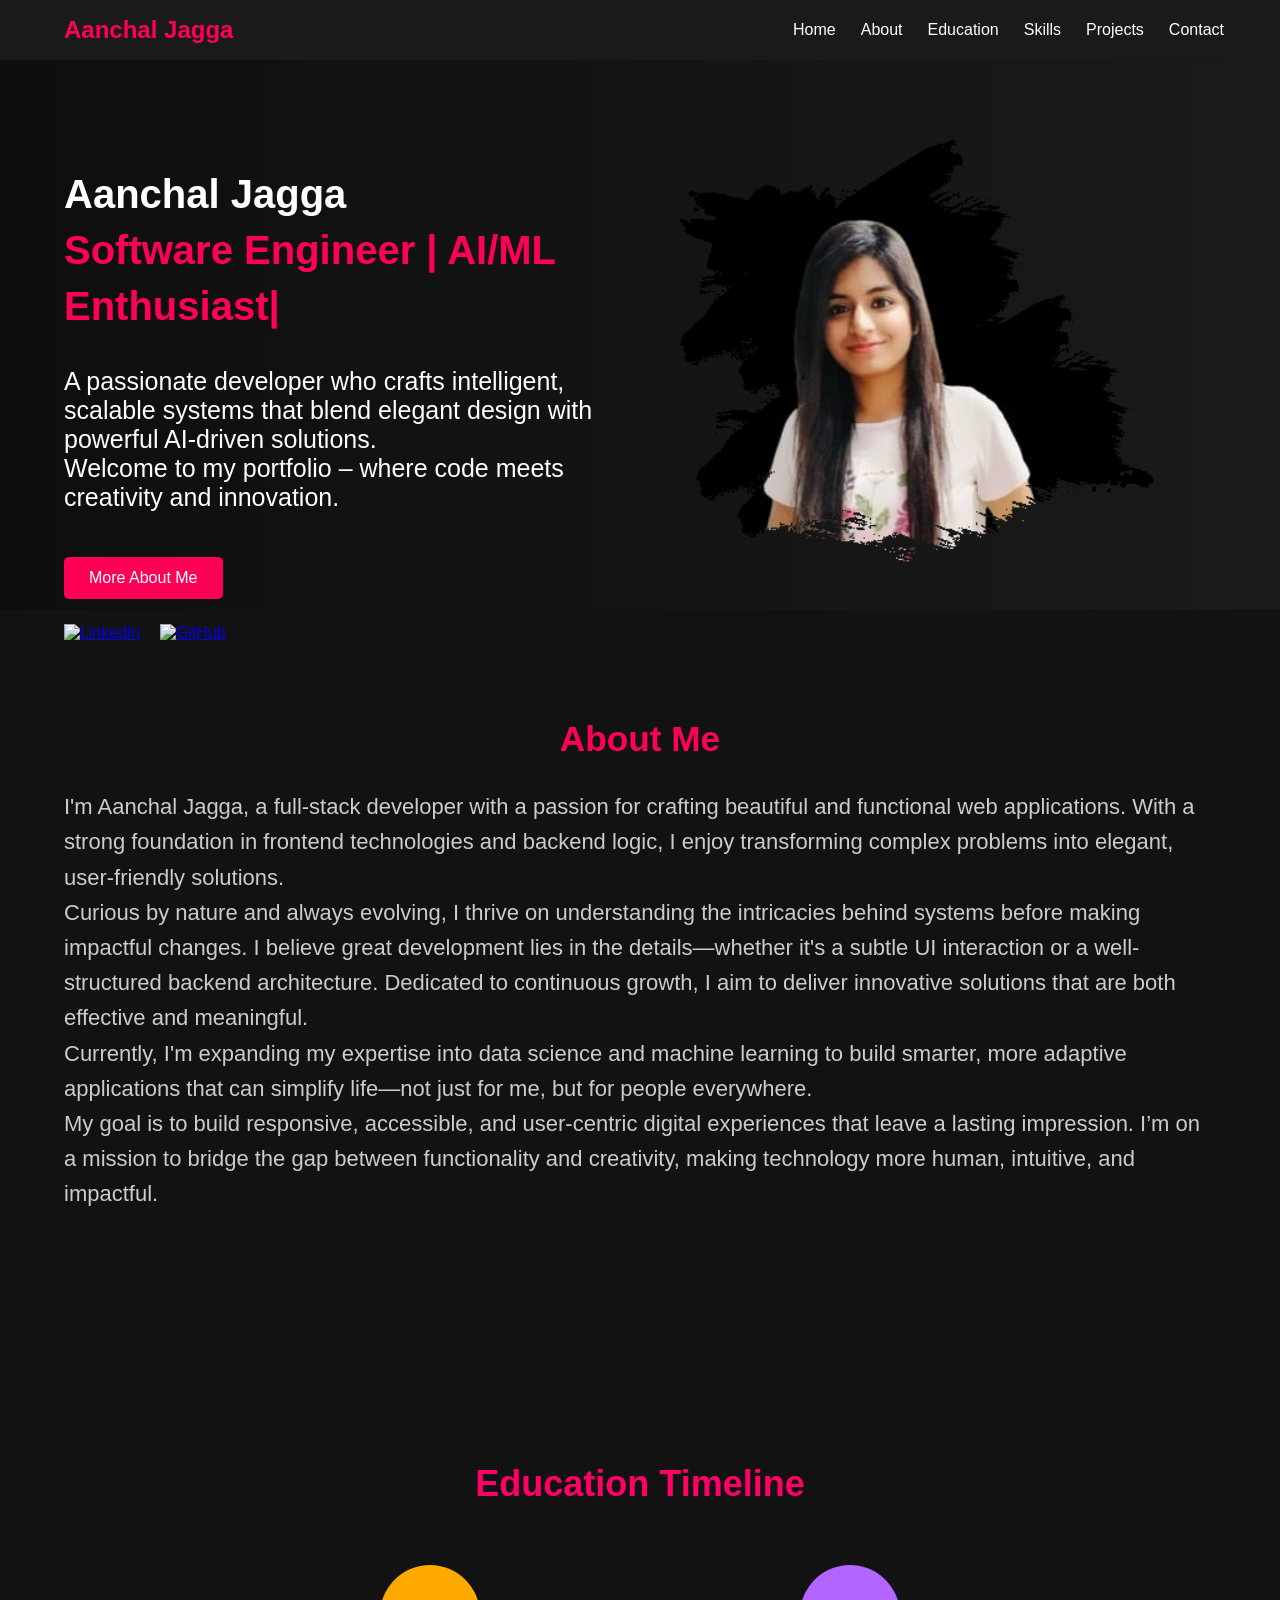
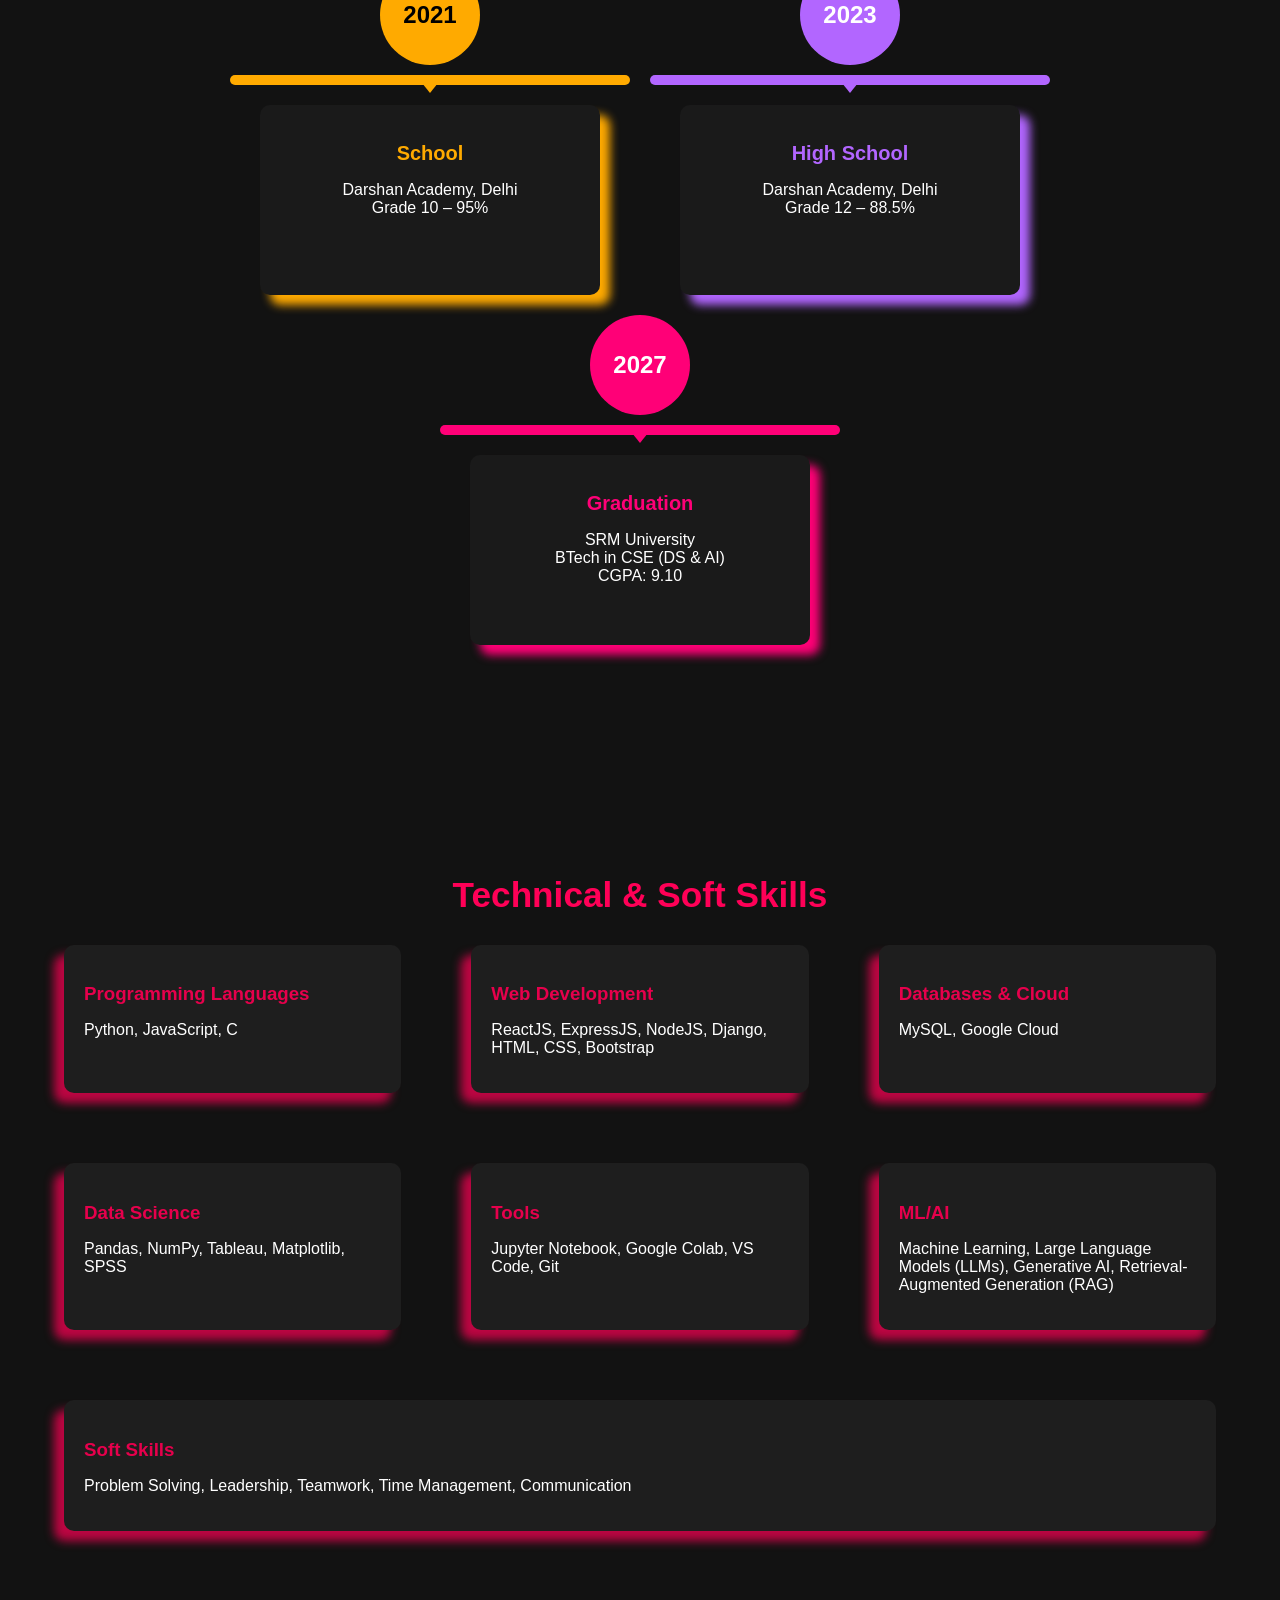
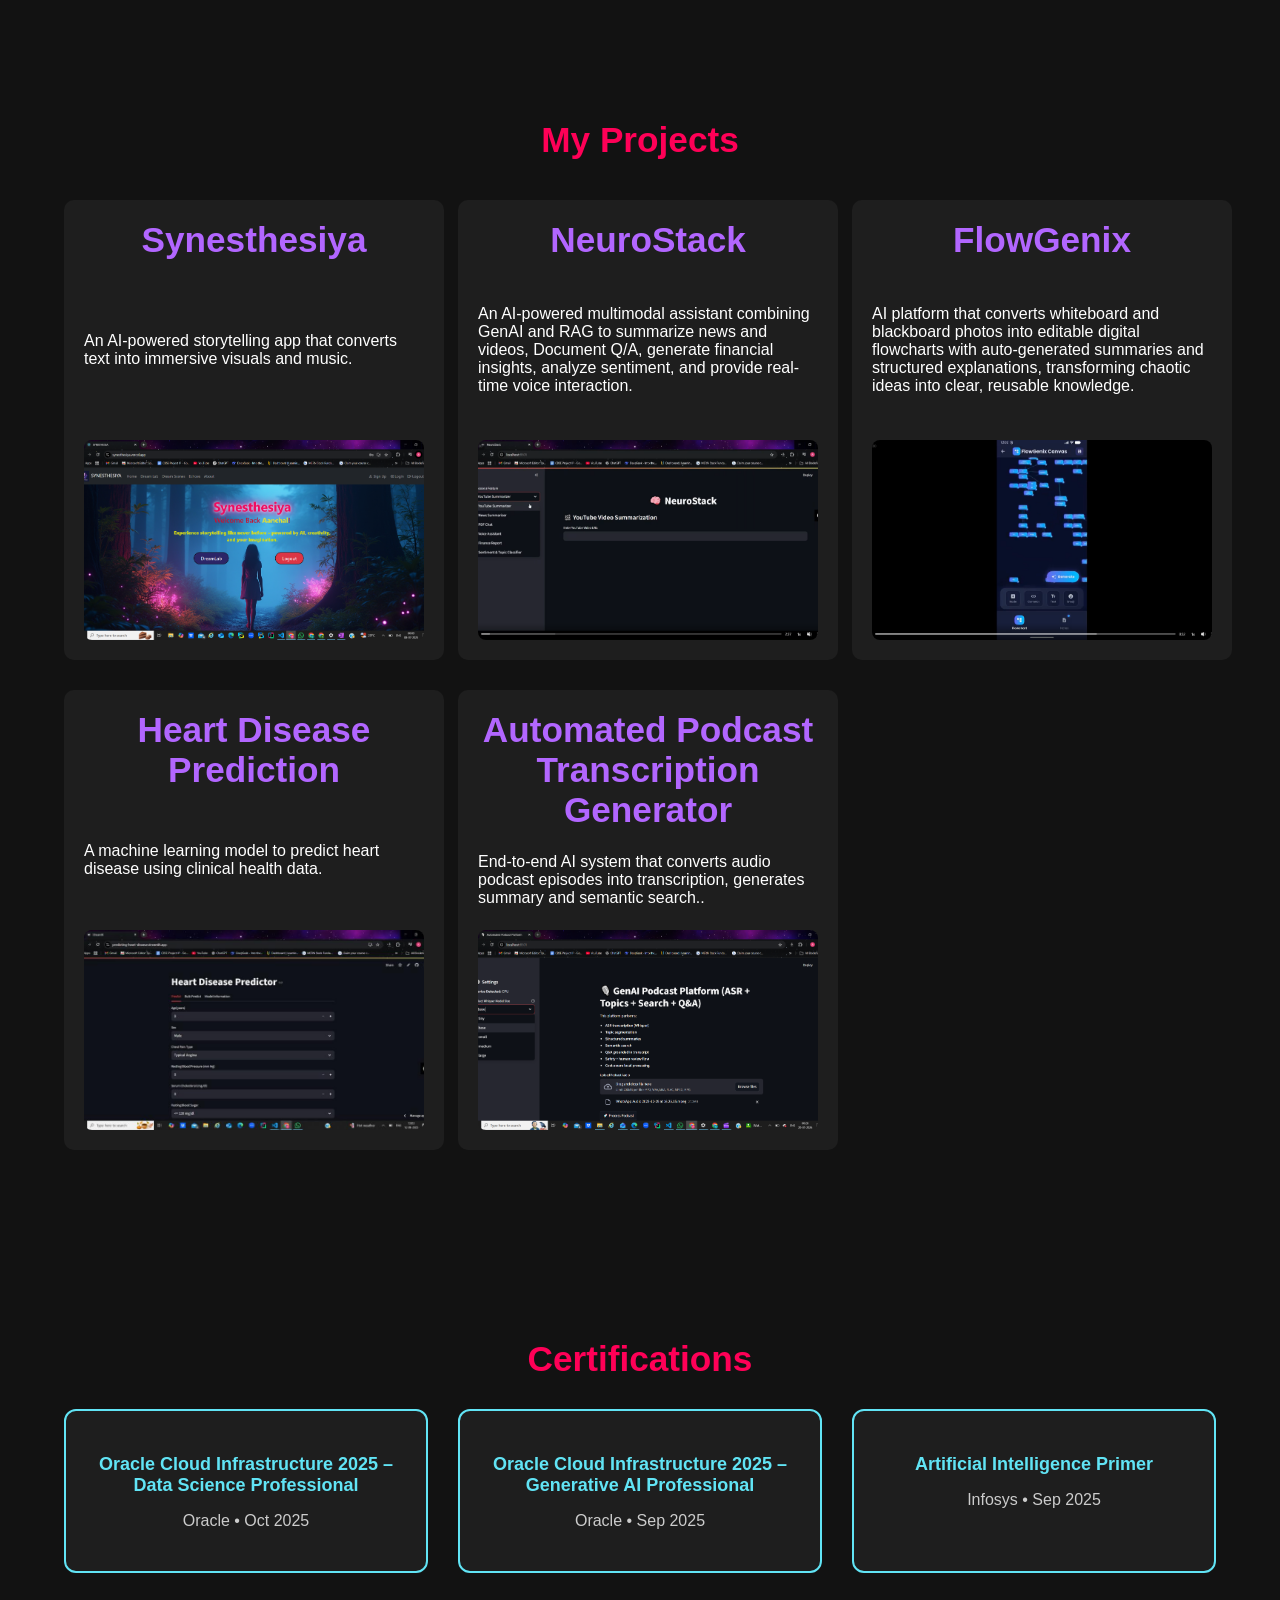
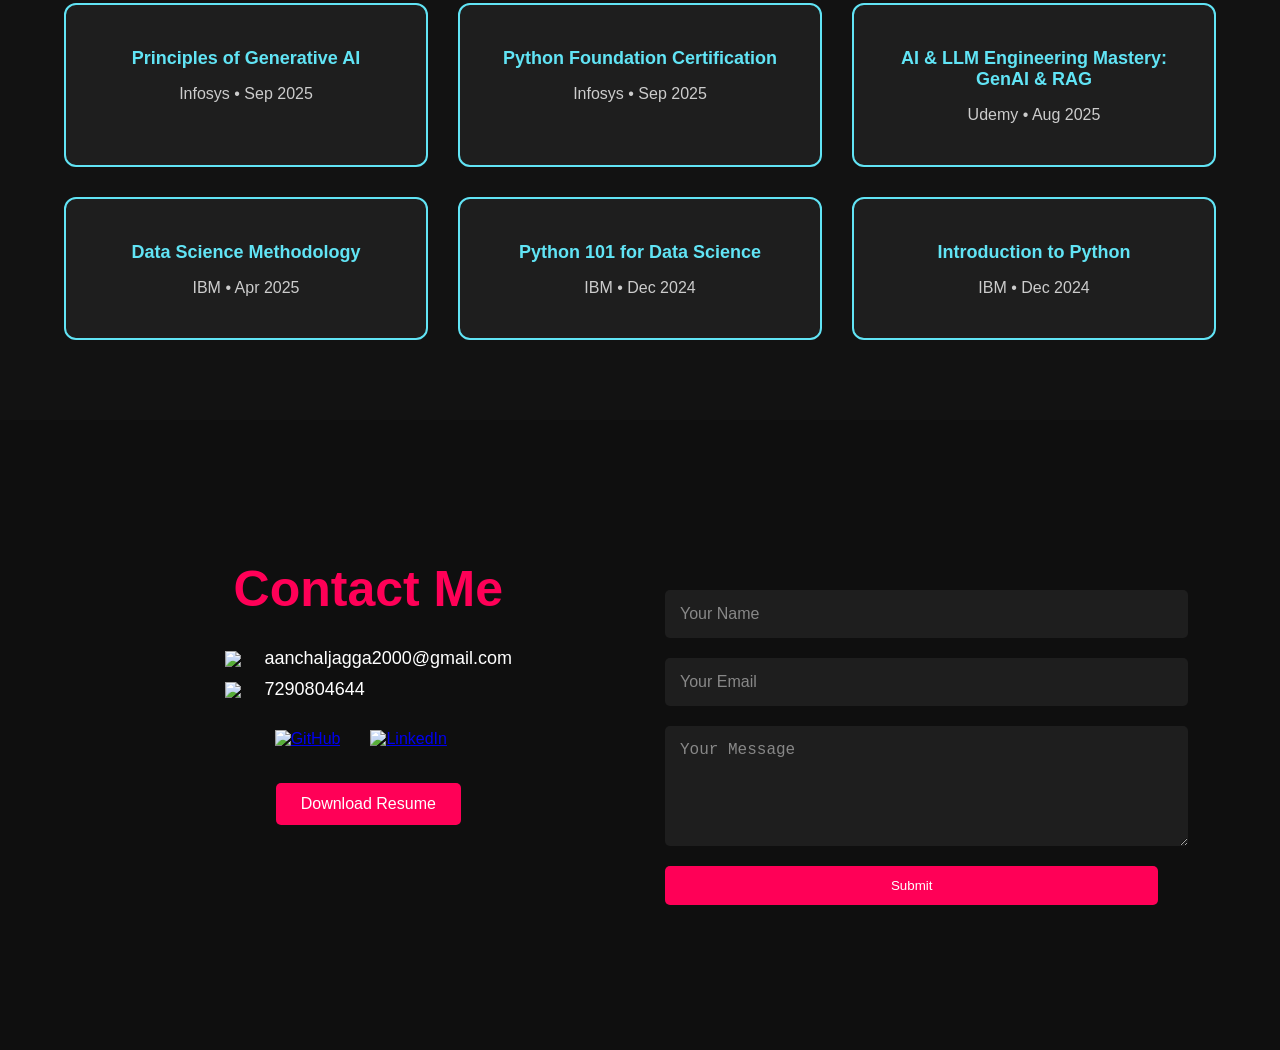
==== commit 48696770: "updated portfolio" ====
--- a/index.html
+++ b/index.html
@@ -134,7 +134,7 @@
           <div class="content-box c3">
             <span></span>
             <h2 class="heading heading-pink">Graduation</h2>
-            <p>SRM University<br>BTech in CSE (DS & AI)<br>CGPA: 9.00</p>
+            <p>SRM University<br>BTech in CSE (DS & AI)<br>CGPA: 9.10</p>
           </div>
         </div>
 
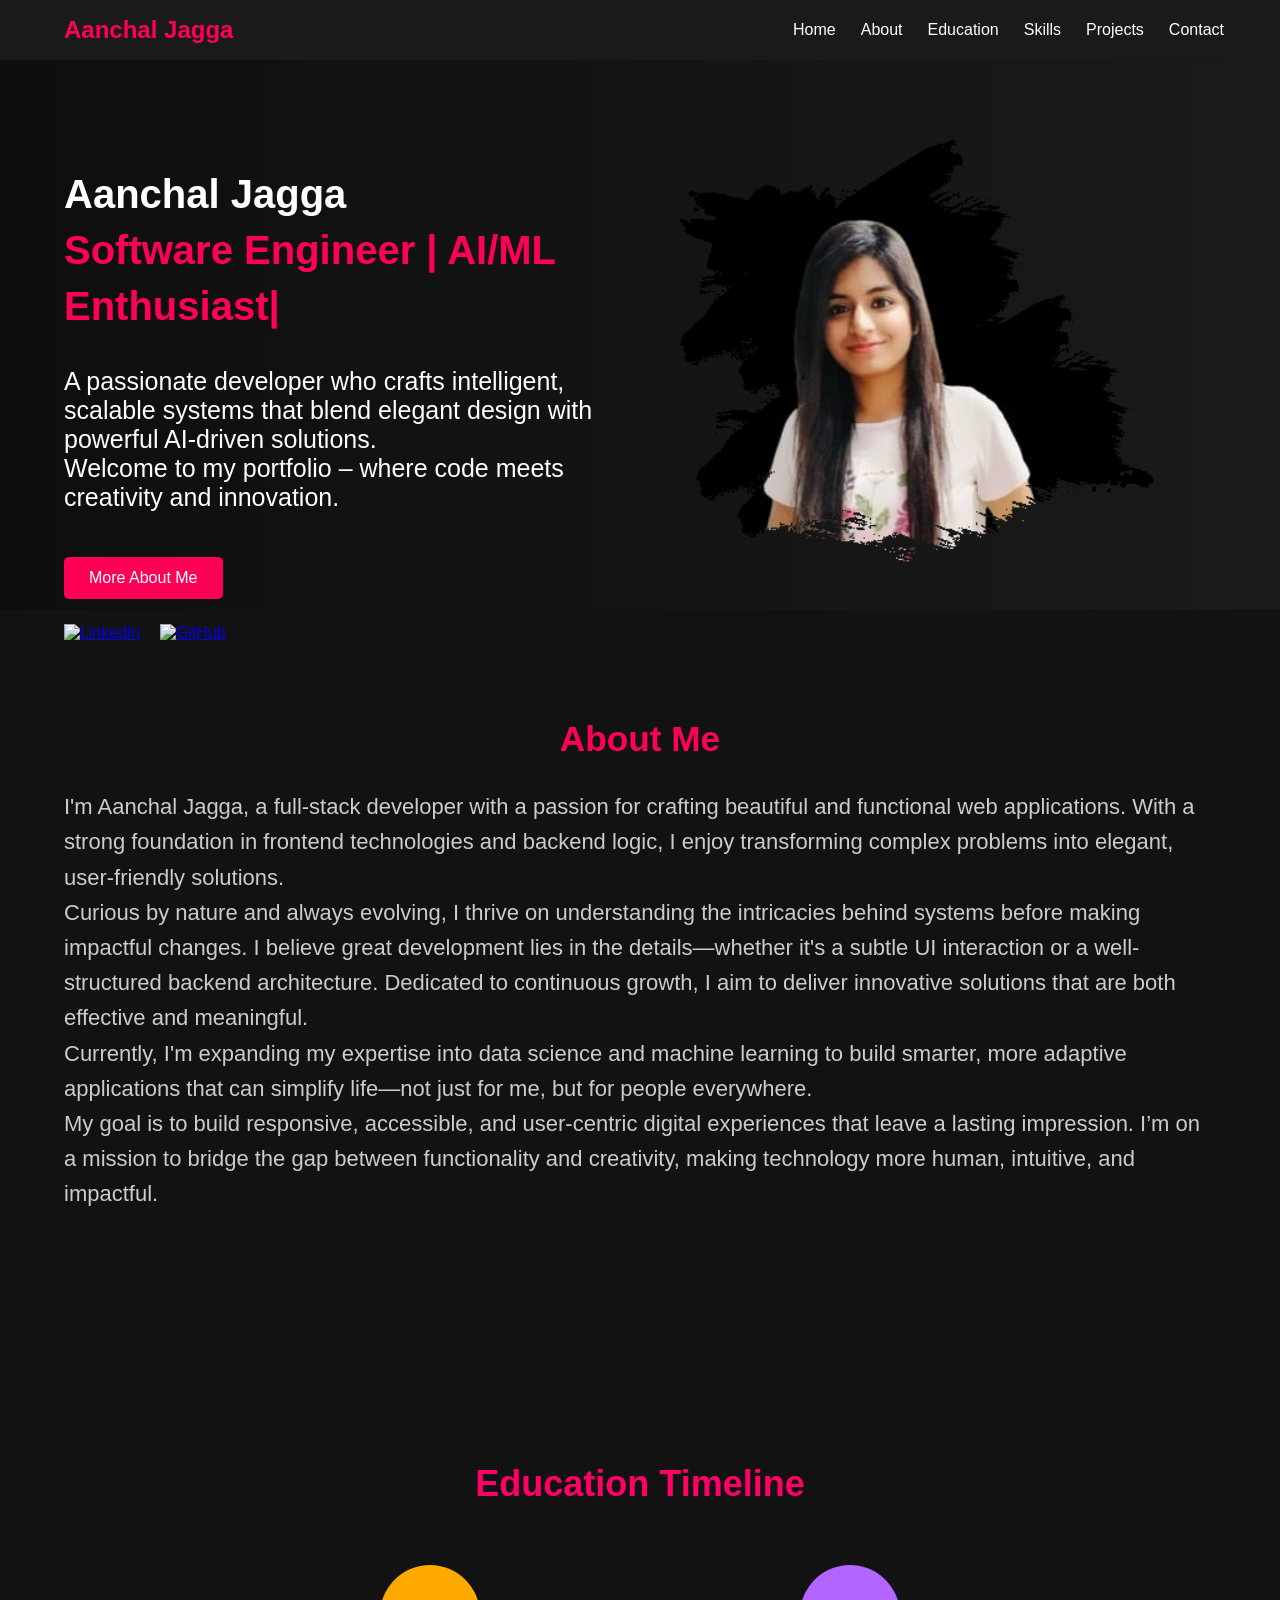
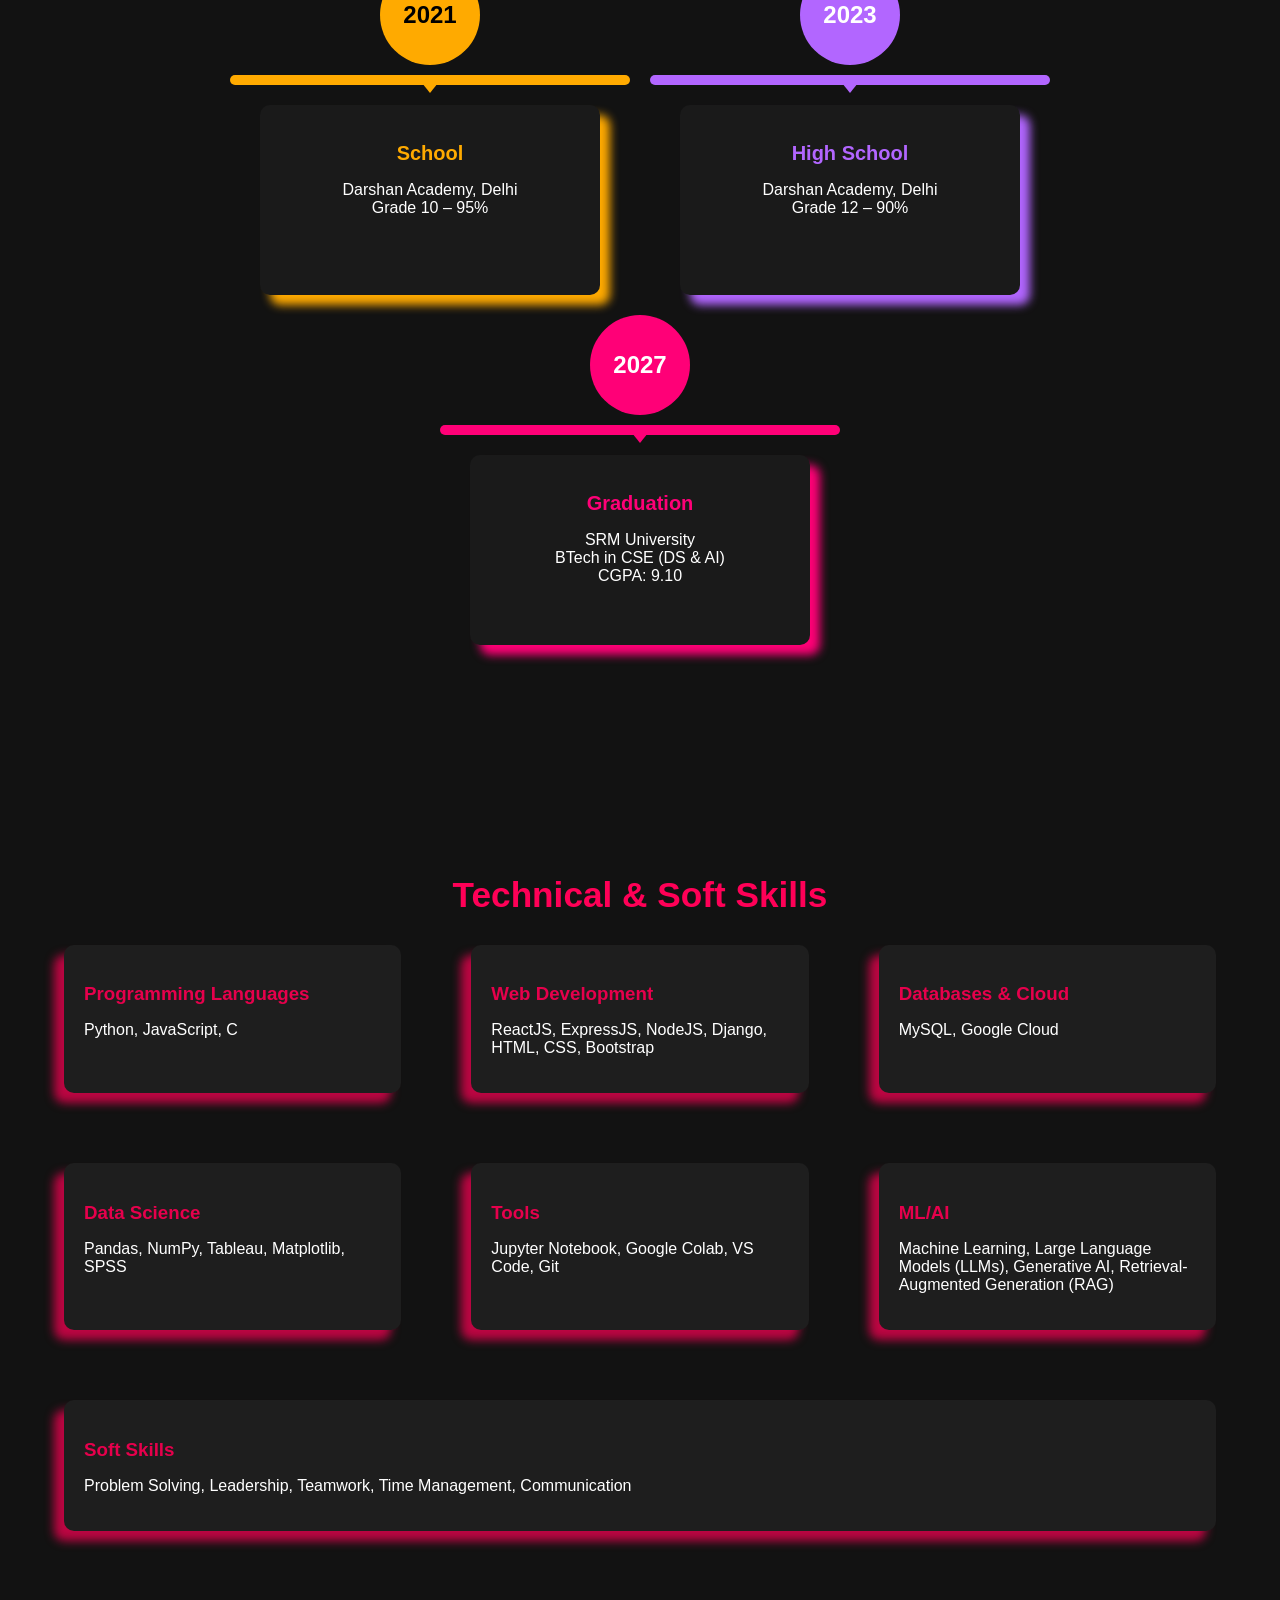
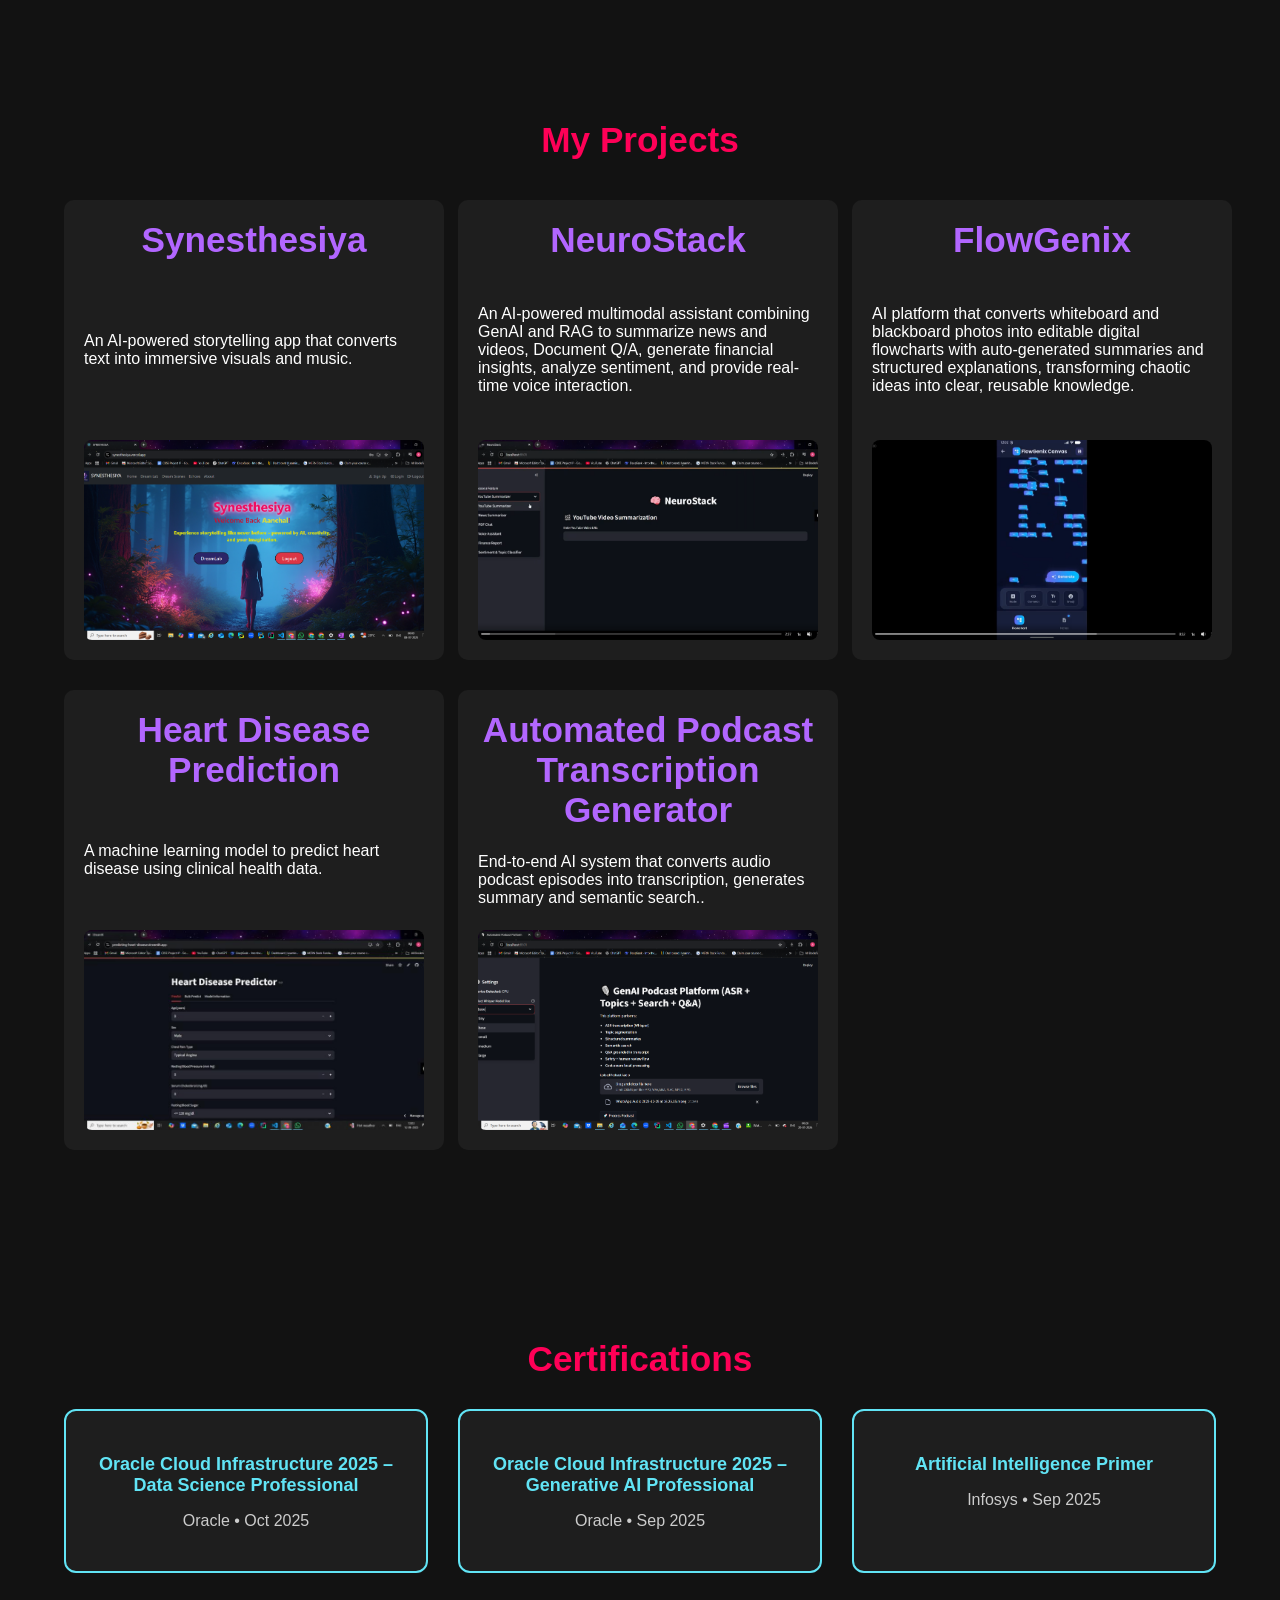
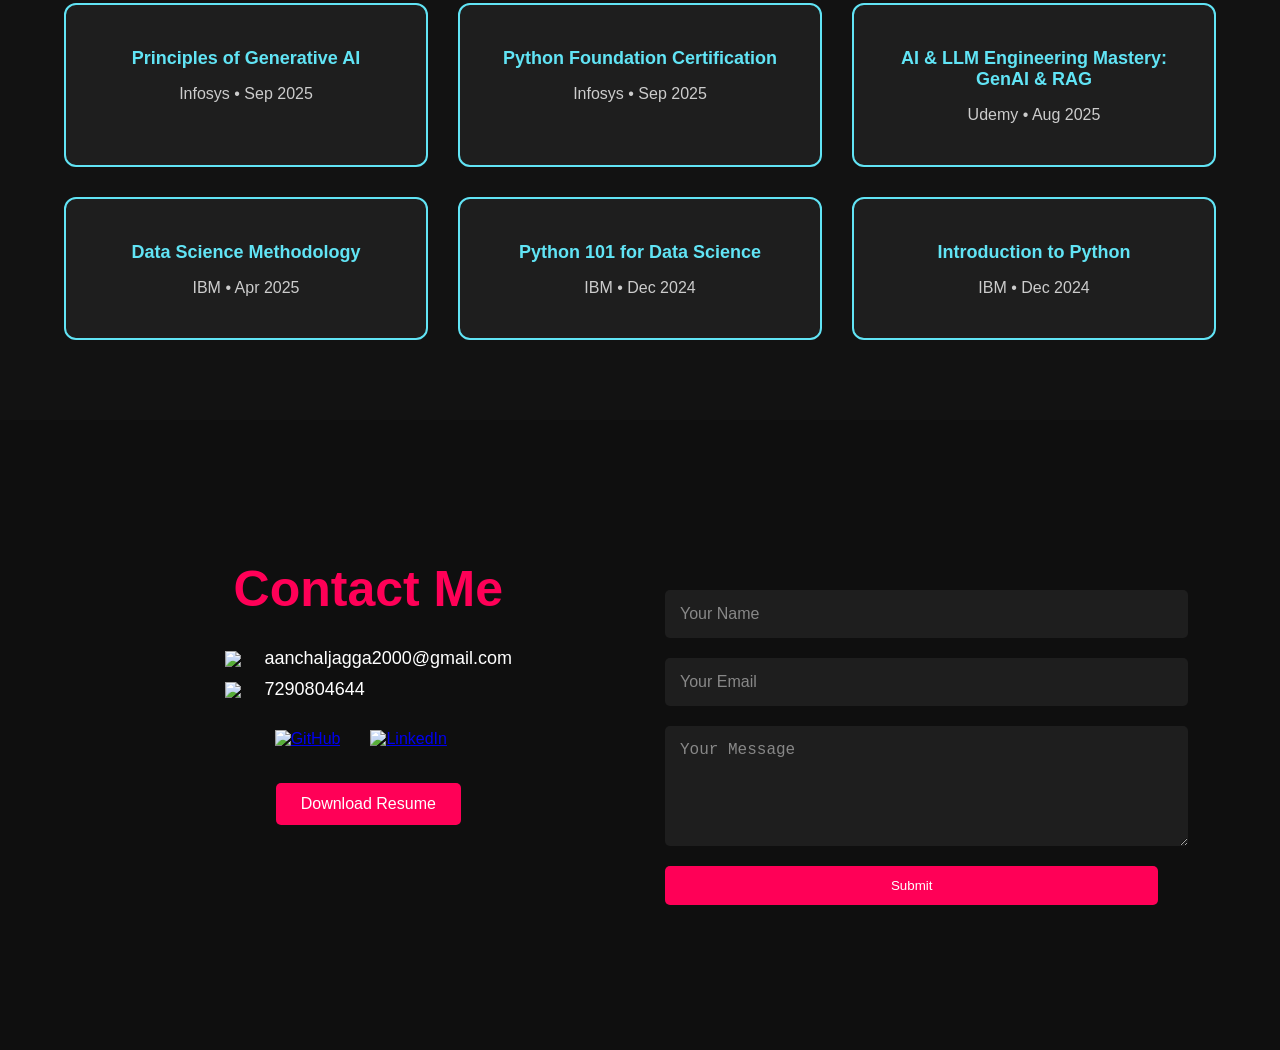
==== commit d1fe5714: "updated portfolio" ====
--- a/index.html
+++ b/index.html
@@ -123,7 +123,7 @@
           <div class="content-box c2">
             <span></span>
             <h2 class="heading heading-purple">High School</h2>
-            <p>Darshan Academy, Delhi<br>Grade 12 – 88.5%</p>
+            <p>Darshan Academy, Delhi<br>Grade 12 – 90%</p>
           </div>
         </div>
 
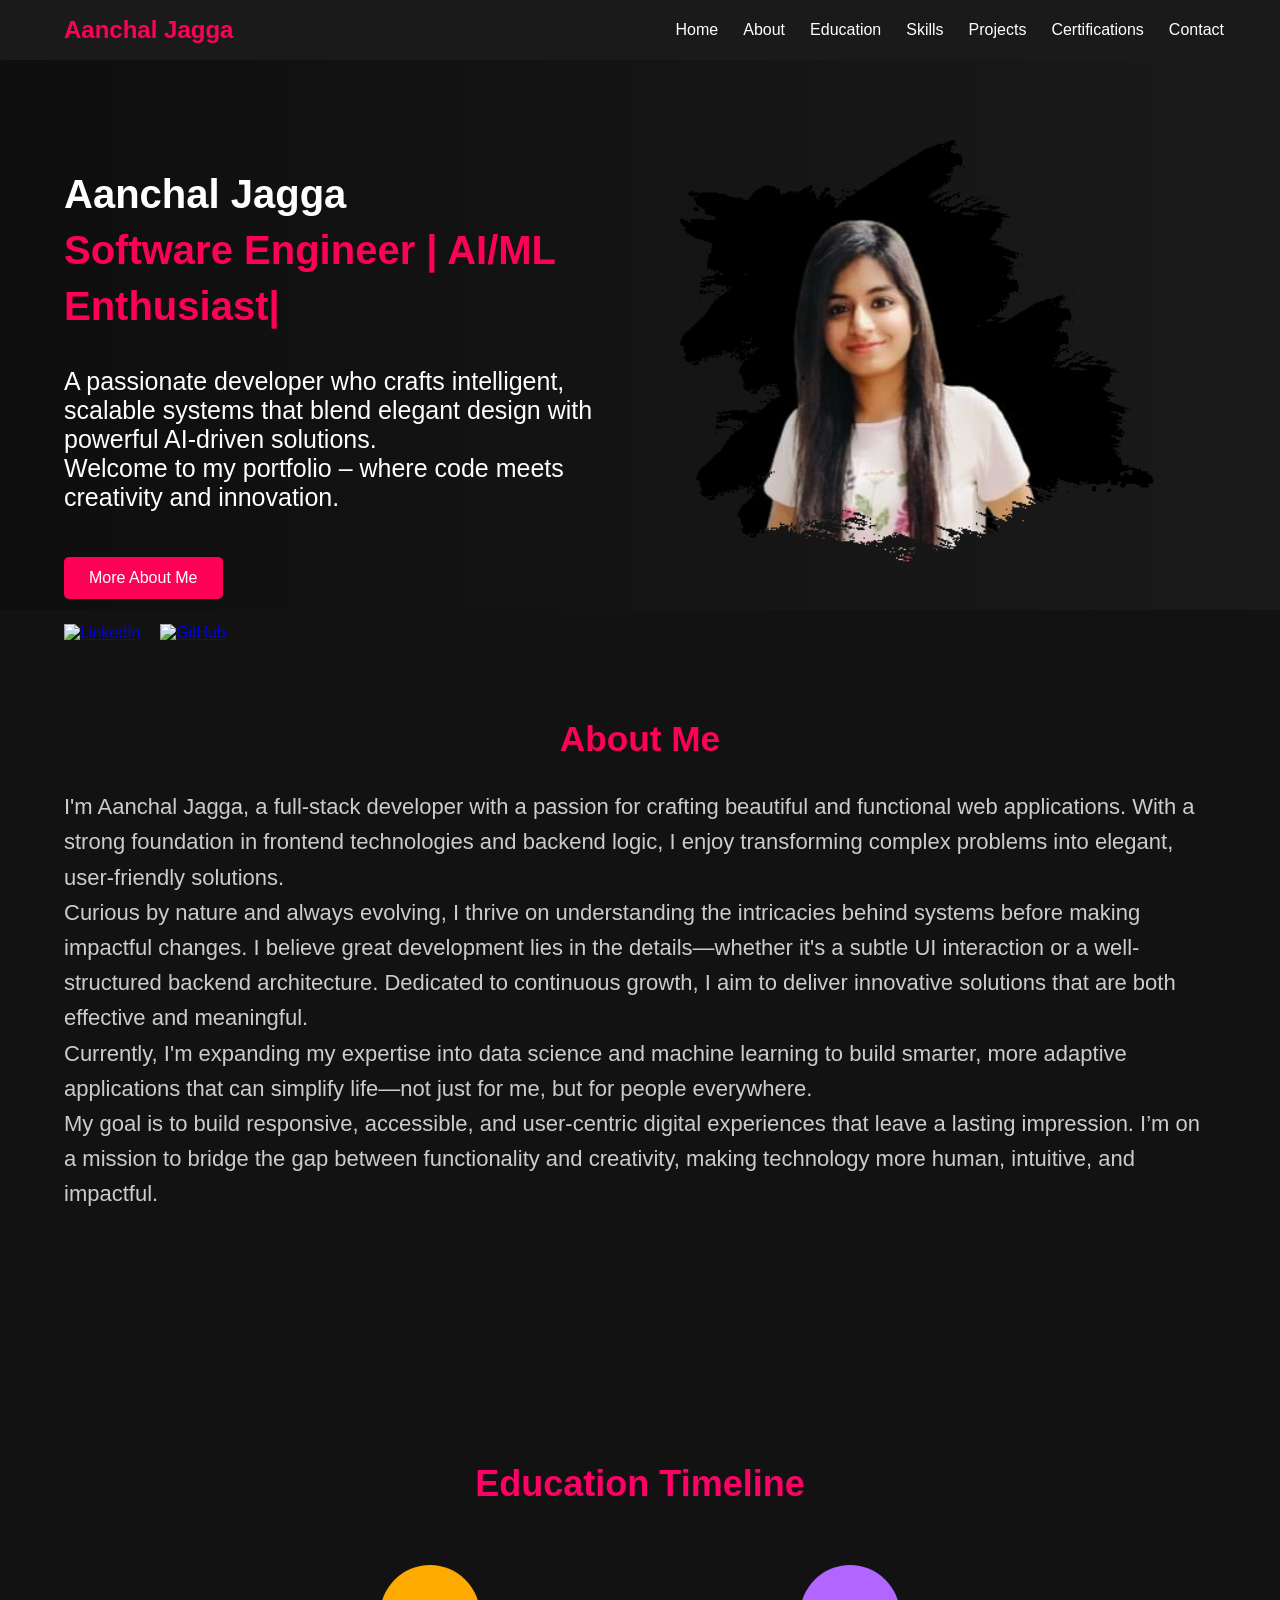
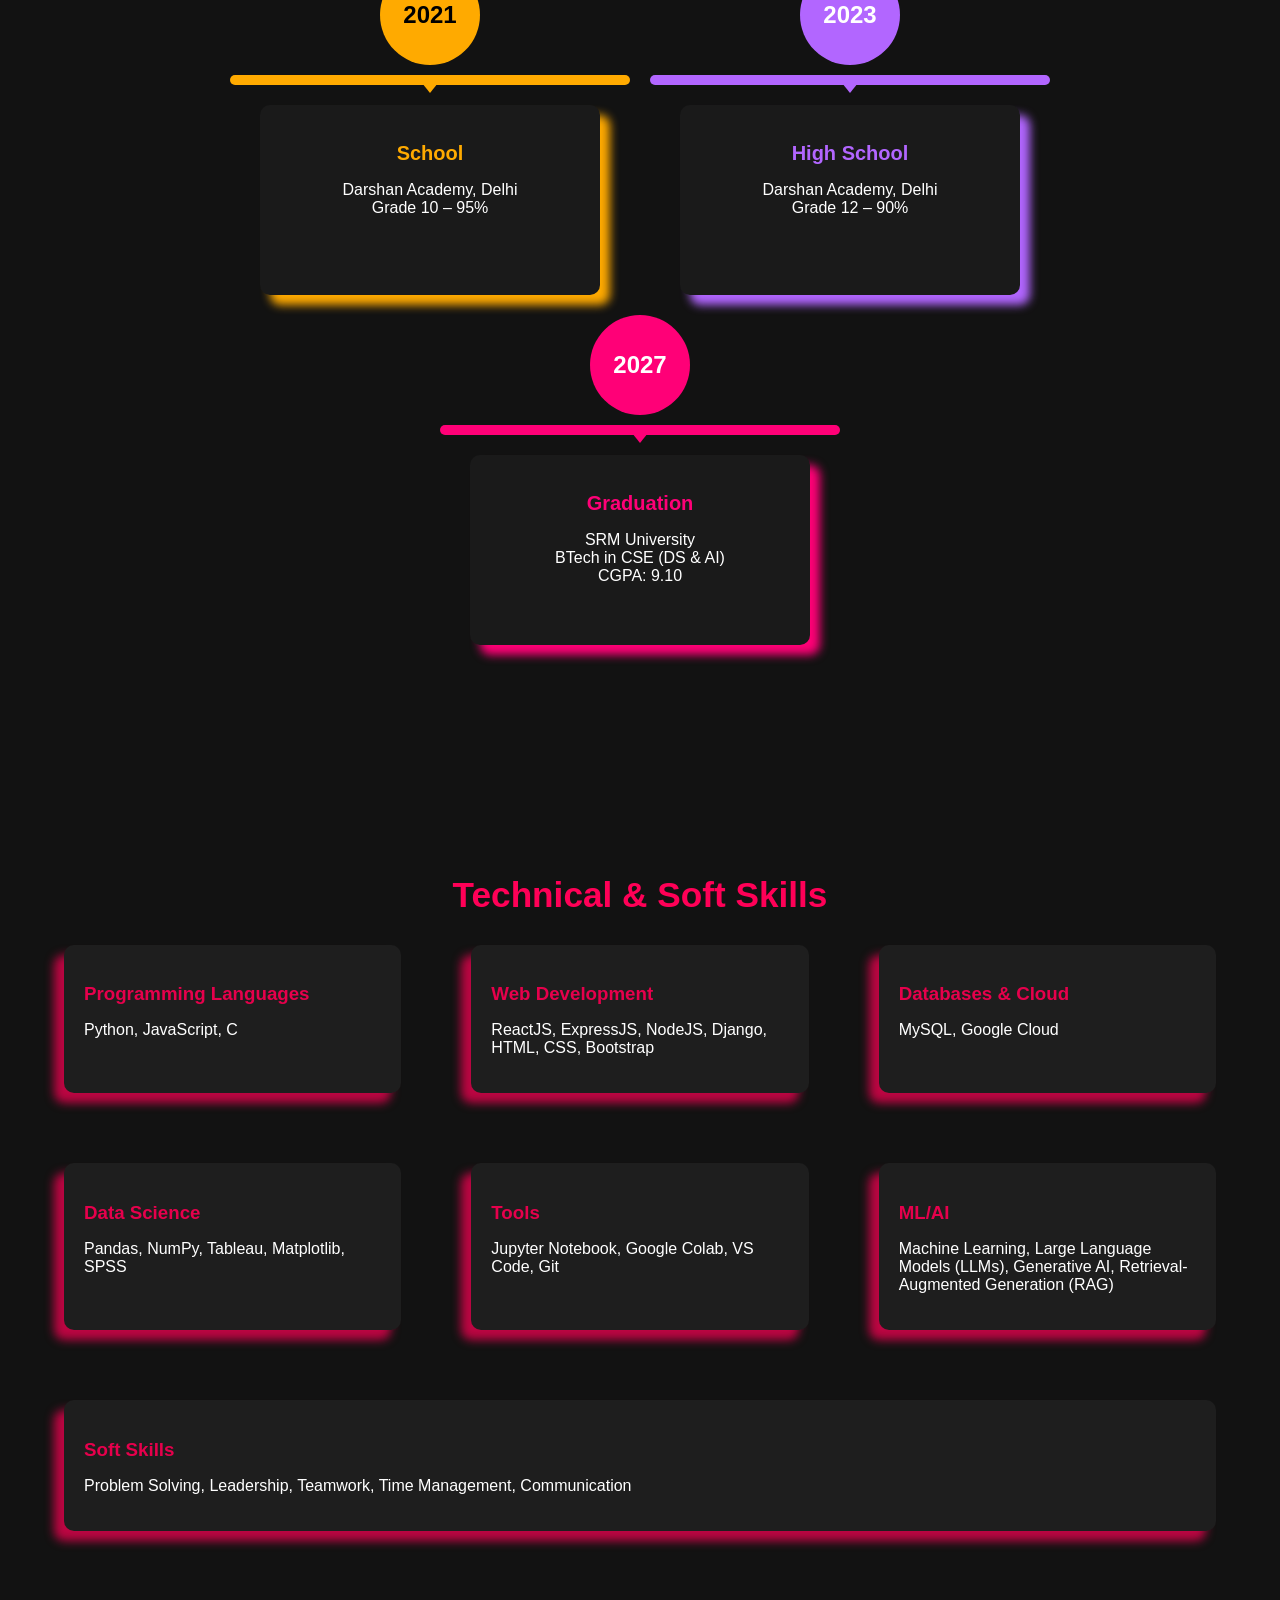
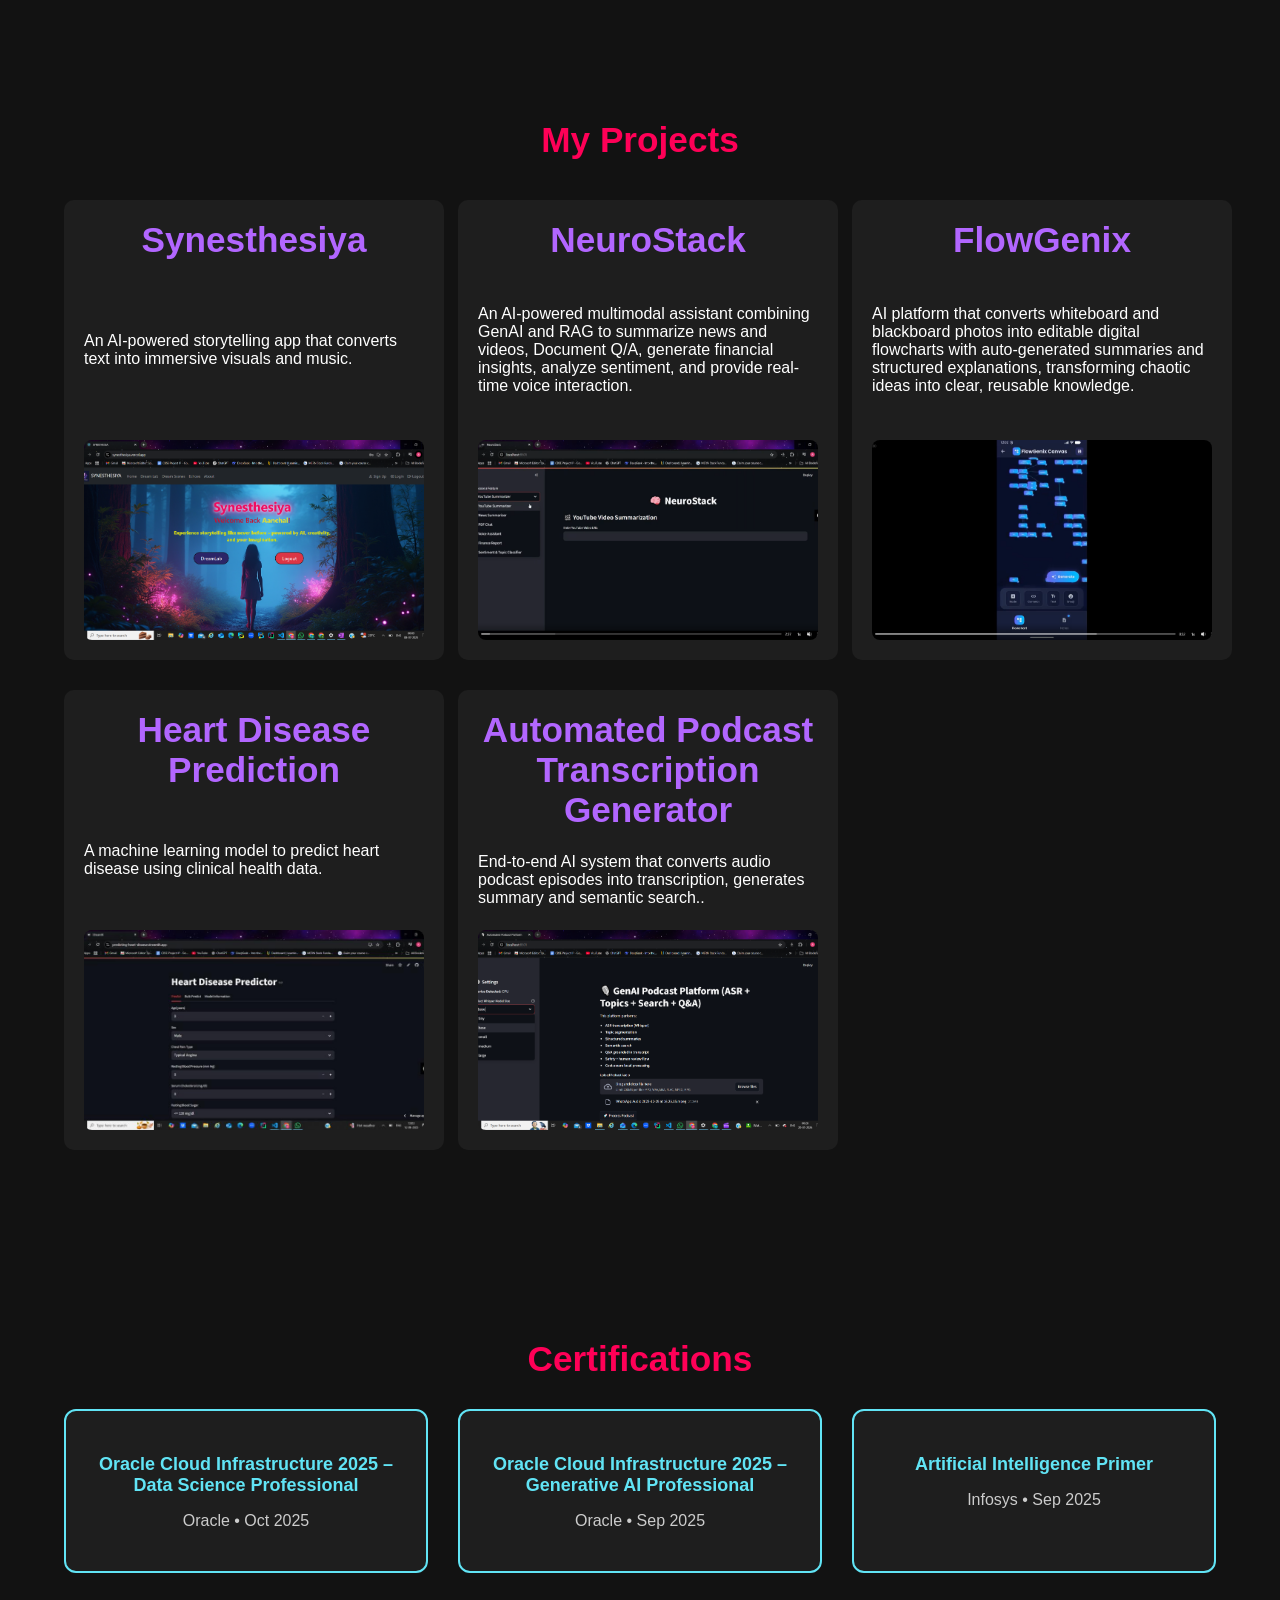
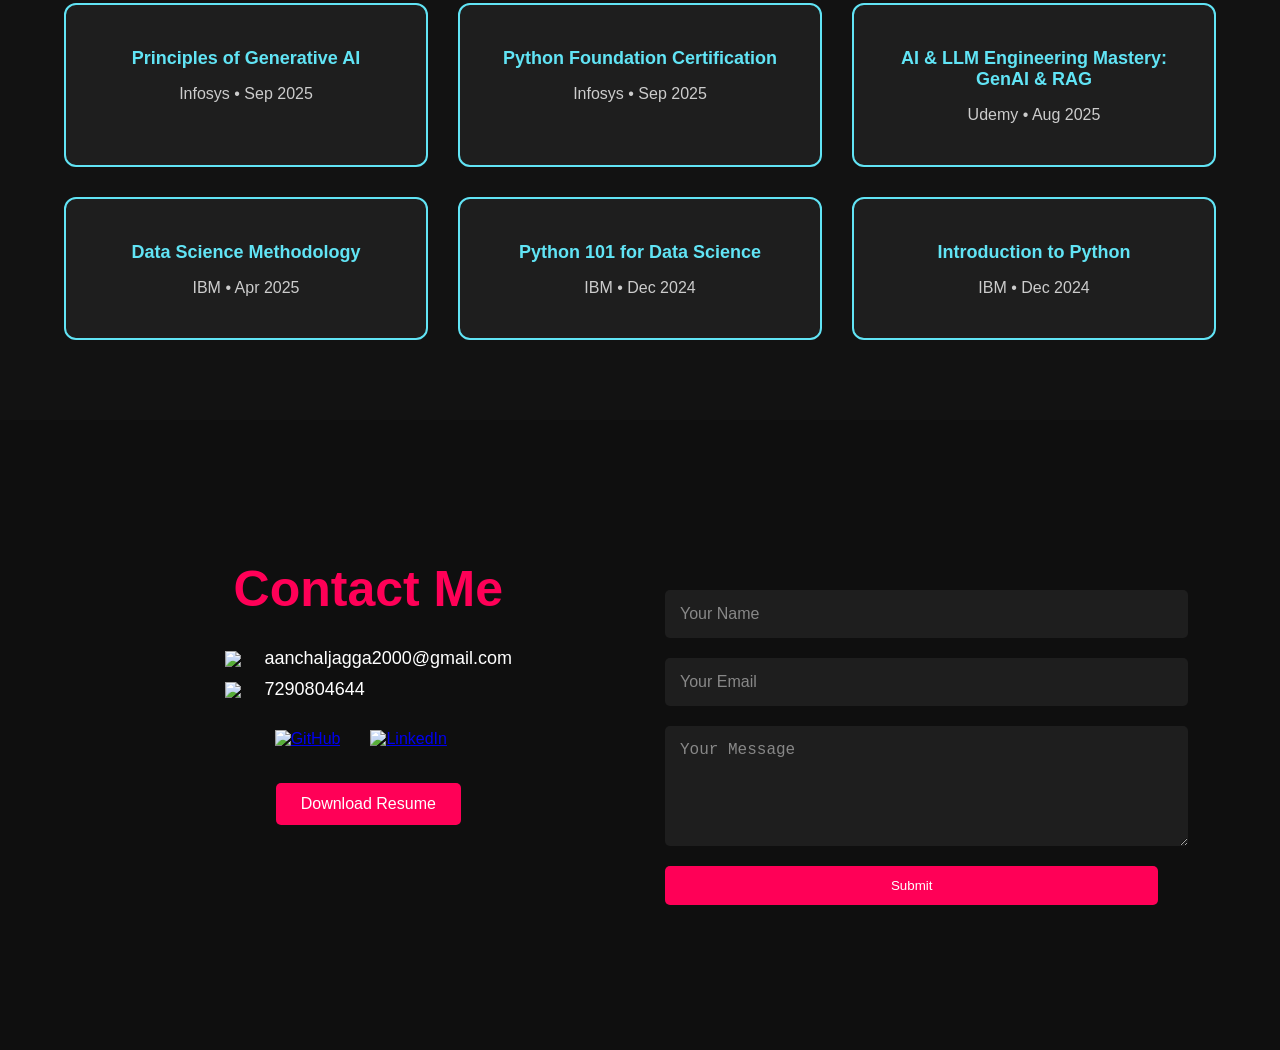
==== commit e1820508: "updated portfolio" ====
--- a/index.html
+++ b/index.html
@@ -19,6 +19,7 @@
         <li><a href="#education">Education</a></li>
         <li><a href="#skills">Skills</a></li>
         <li><a href="#projects">Projects</a></li>
+        <li><a href="#certifications">Certifications</a></li>
         <li><a href="#contact">Contact</a></li>
       </ul>
       <div class="menu-toggle" id="mobile-menu">&#9776;</div>
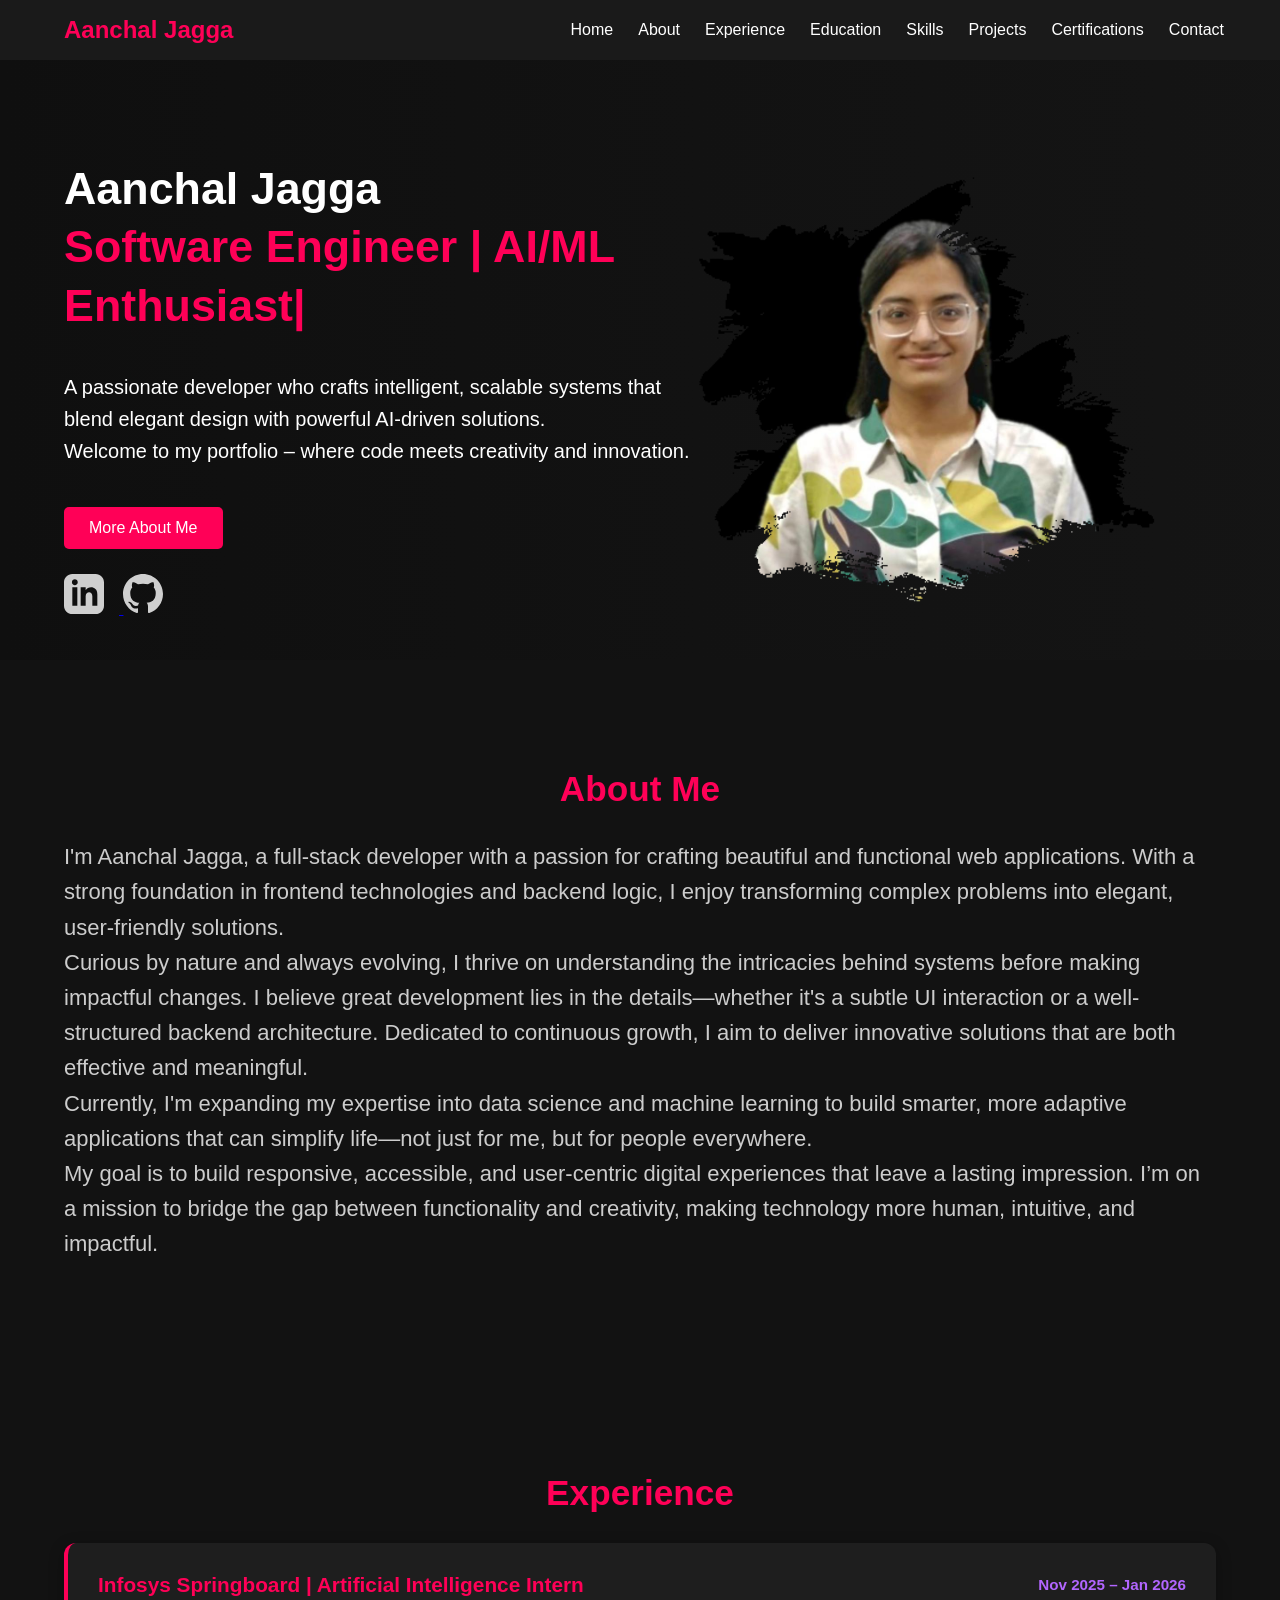
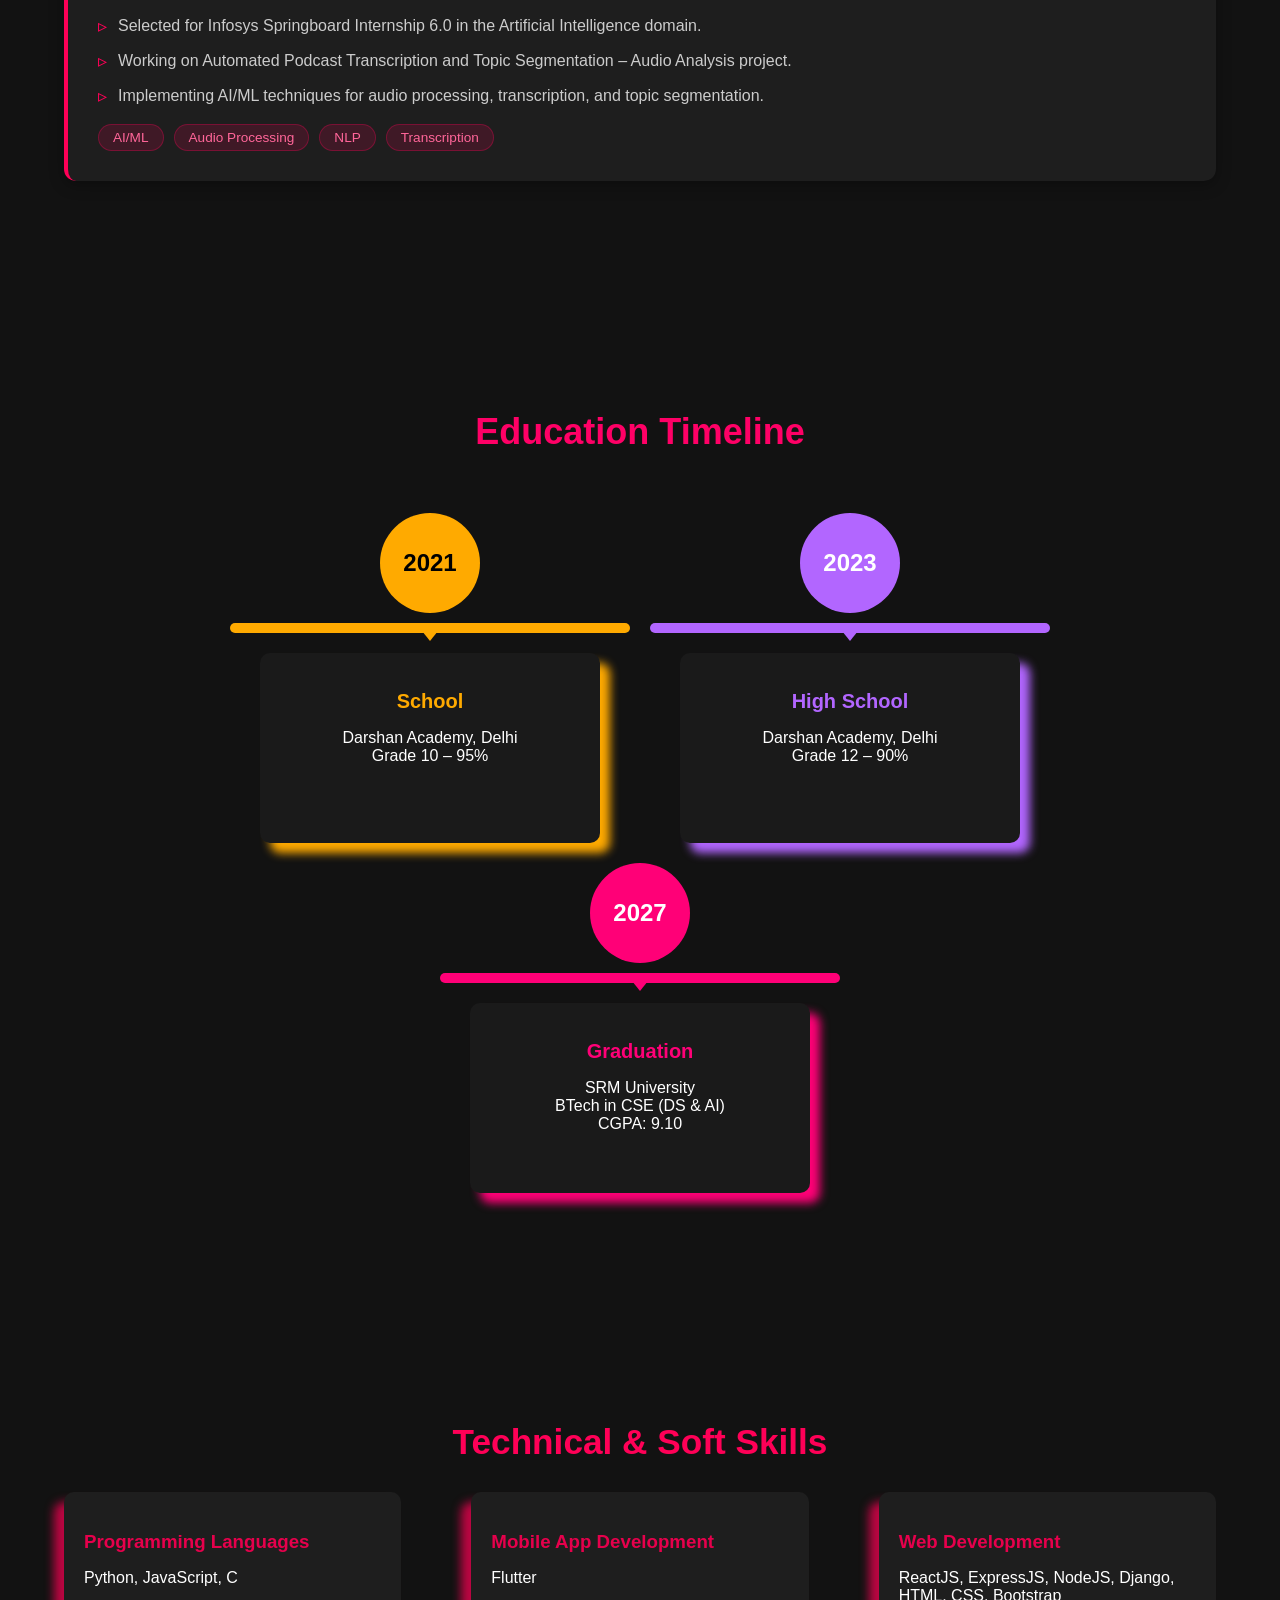
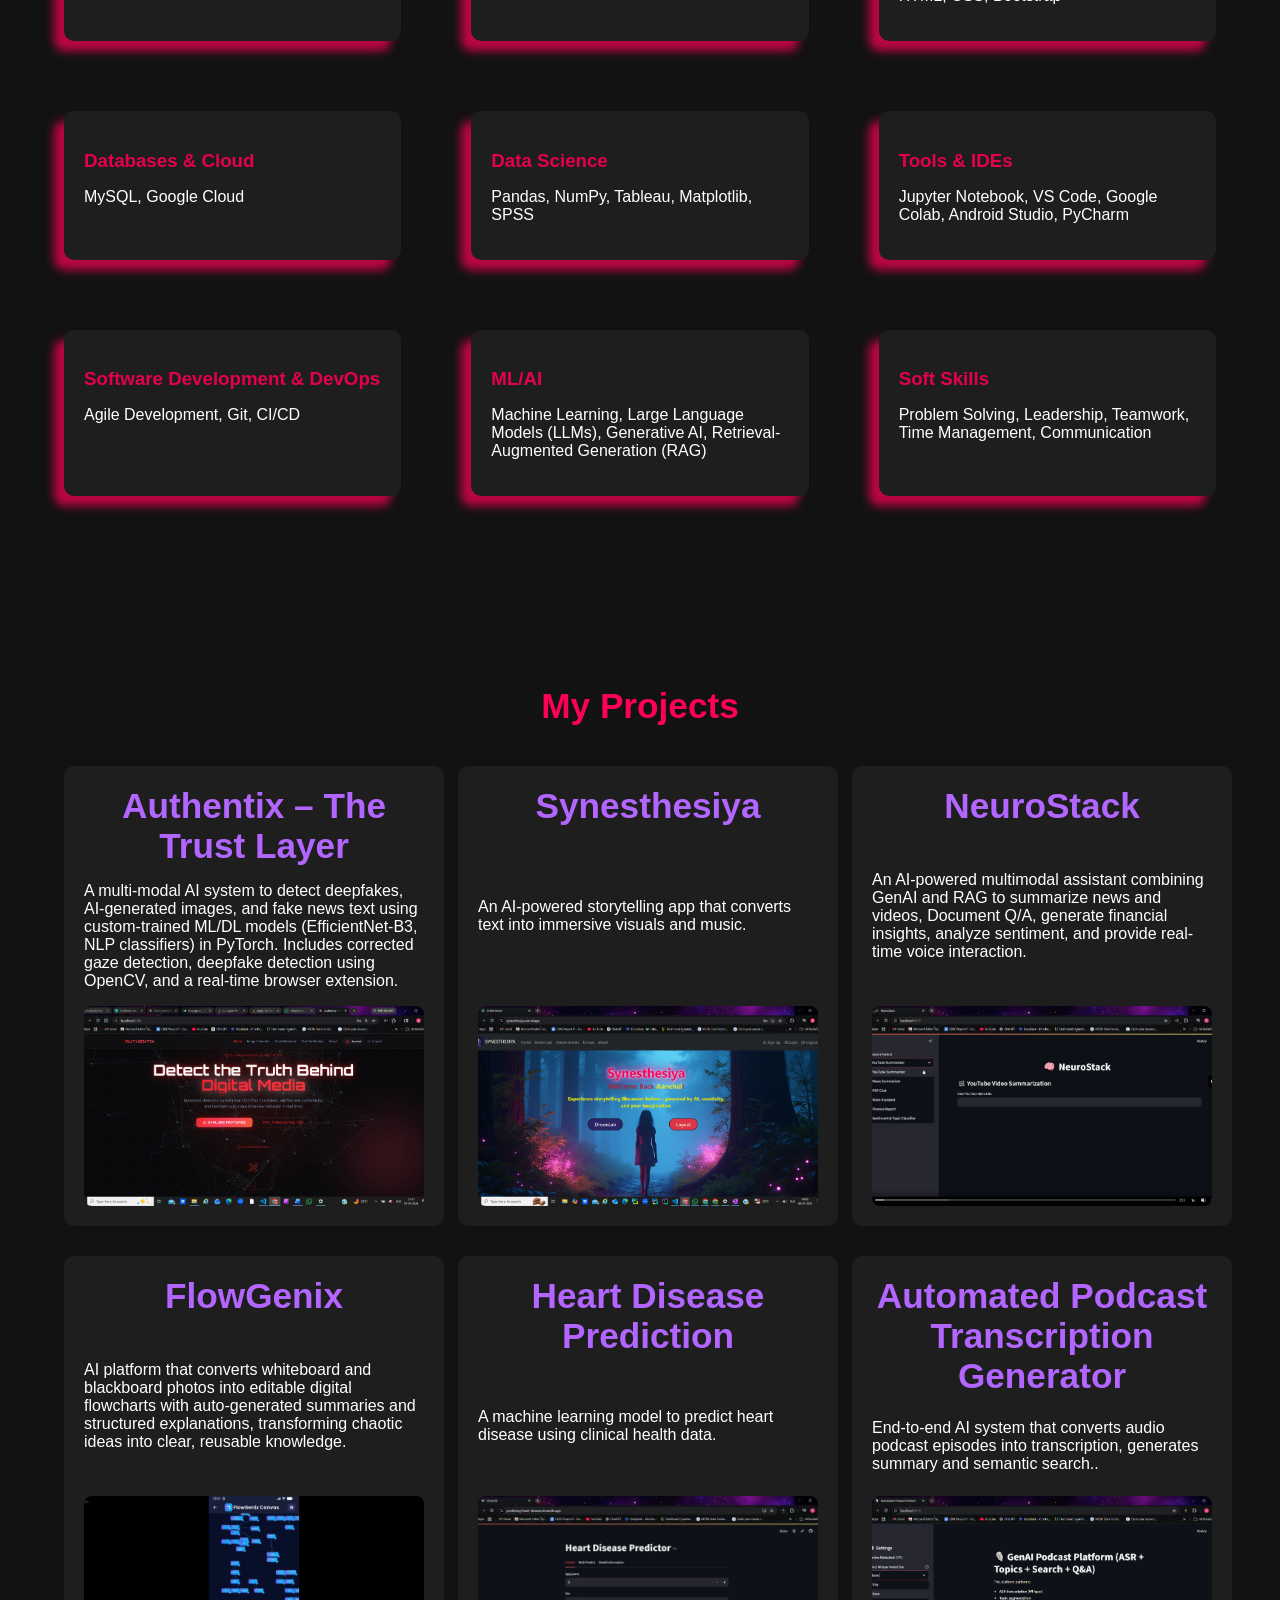
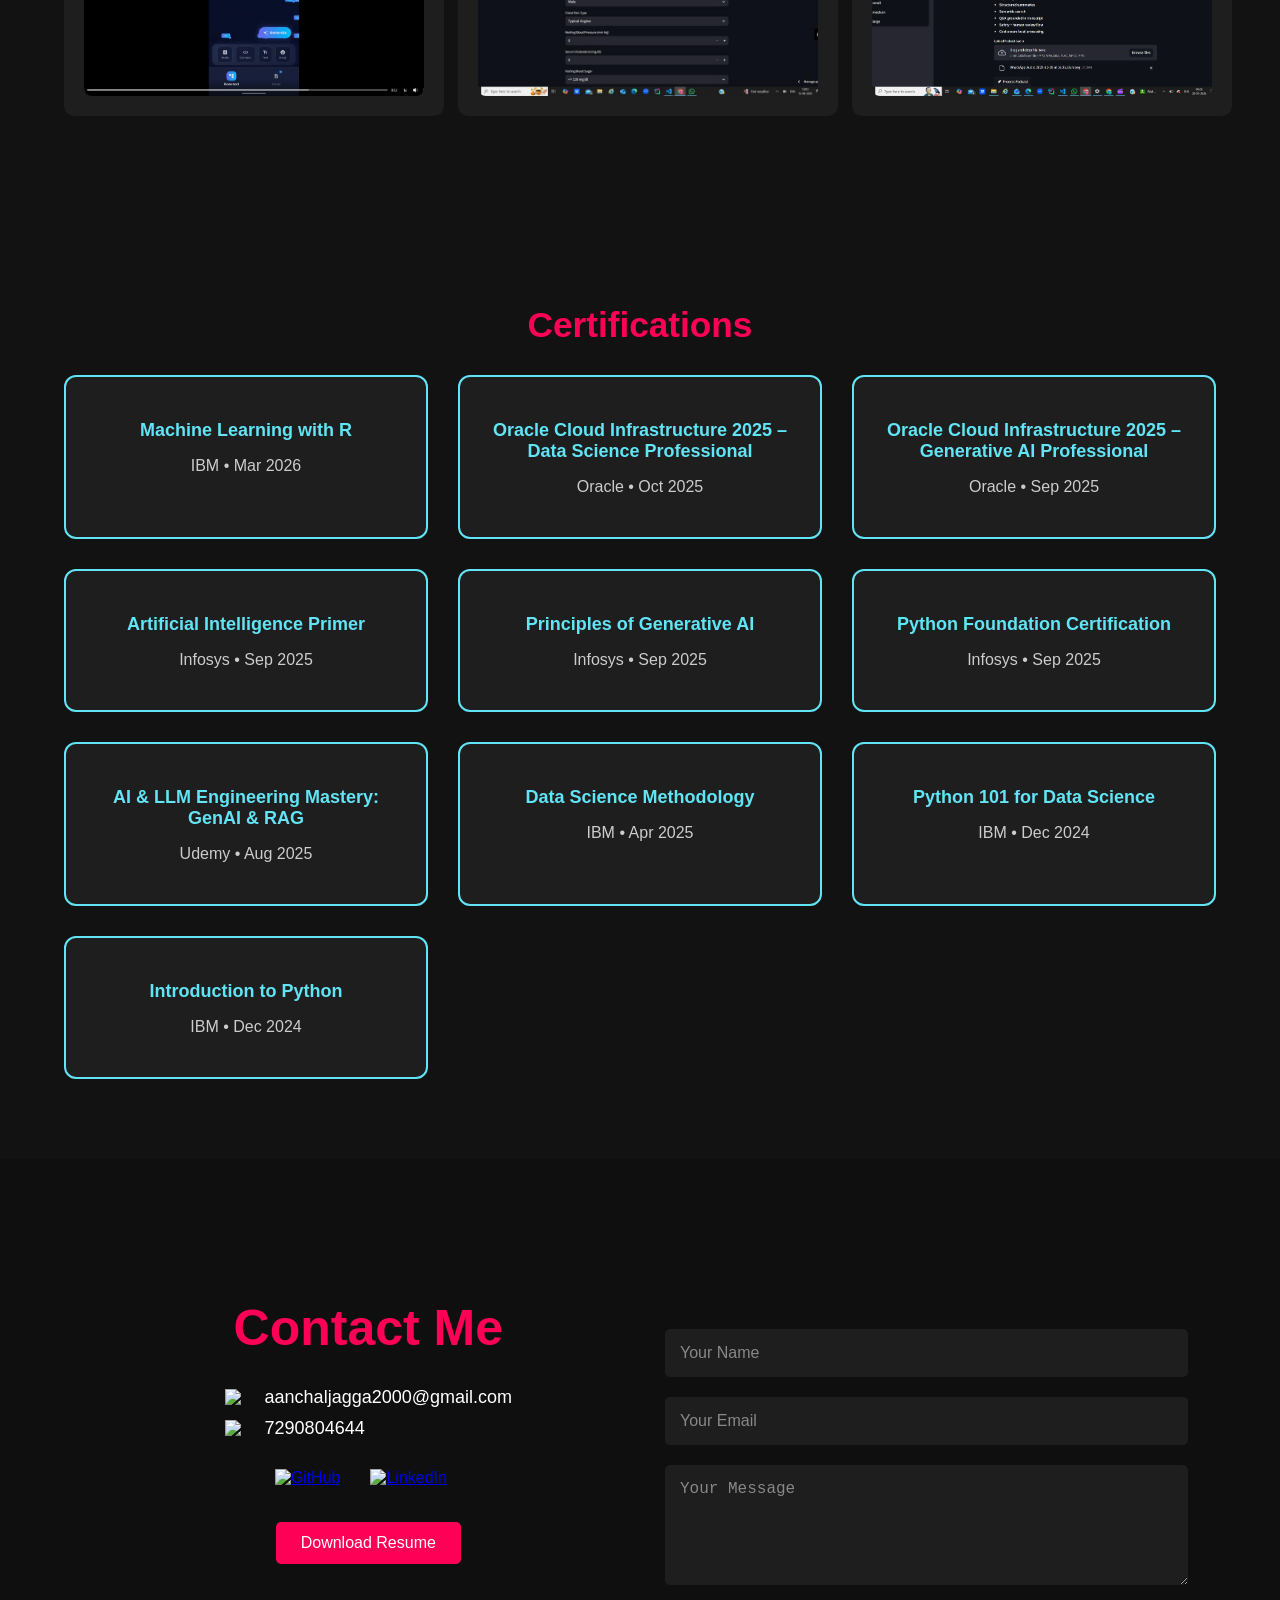
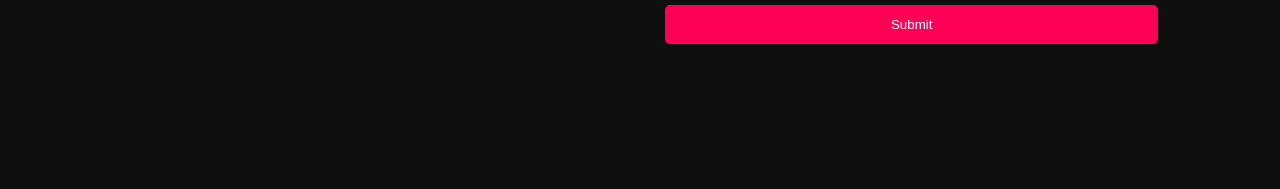
==== commit 9c6edff0: "updated" ====
--- a/index.html
+++ b/index.html
@@ -16,6 +16,7 @@
       <ul class="nav-links">
         <li><a href="#home">Home</a></li>
         <li><a href="#about">About</a></li>
+        <li><a href="#experience">Experience</a></li>
         <li><a href="#education">Education</a></li>
         <li><a href="#skills">Skills</a></li>
         <li><a href="#projects">Projects</a></li>
@@ -31,21 +32,24 @@
     <div class="hero-content">
       <!-- <h3>I AM</h3> -->
       <!-- <h1><span class="highlight">Aanchal Jagga</span><br> Software Engineer | AI/ML Enthusiast</h1> -->
-      <h1><br><br><br><br>Aanchal Jagga<br><span class="highlight" id="typing-text"></span></h1>
+      <h1>Aanchal Jagga<br><span class="highlight" id="typing-text"></span></h1>
       <p id="typing-subtext" class="para">
         A passionate developer who crafts intelligent, scalable systems that blend elegant design with powerful AI-driven solutions. 
         <br>Welcome to my portfolio – where code meets creativity and innovation.
       </p>
       <a href="#about" class="btn">More About Me</a>
       <div class="social-links">
-        <a href="https://www.linkedin.com/in/aanchal-jagga-aba792292" target="_blank"><img src="https://cdn-icons-png.flaticon.com/512/145/145807.png" alt="LinkedIn"/></a>
-        <a href="https://github.com/Aanchal-Jagga" target="_blank"><img src="https://cdn-icons-png.flaticon.com/128/10090/10090288.png" alt="GitHub"/></a>
-        <!-- <a href="#"><img src="https://cdn-icons-png.flaticon.com/512/2111/2111463.png" alt="Twitter"/></a> -->
+        <a href="https://www.linkedin.com/in/aanchal-jagga-aba792292" target="_blank" aria-label="LinkedIn">
+          <svg xmlns="http://www.w3.org/2000/svg" width="40" height="40" viewBox="0 0 24 24" fill="#ffffff"><path d="M19 0h-14c-2.761 0-5 2.239-5 5v14c0 2.761 2.239 5 5 5h14c2.762 0 5-2.239 5-5v-14c0-2.761-2.238-5-5-5zm-11 19h-3v-11h3v11zm-1.5-12.268c-.966 0-1.75-.79-1.75-1.764s.784-1.764 1.75-1.764 1.75.79 1.75 1.764-.783 1.764-1.75 1.764zm13.5 12.268h-3v-5.604c0-3.368-4-3.113-4 0v5.604h-3v-11h3v1.765c1.396-2.586 7-2.777 7 2.476v6.759z"/></svg>
+        </a>
+        <a href="https://github.com/Aanchal-Jagga" target="_blank" aria-label="GitHub">
+          <svg xmlns="http://www.w3.org/2000/svg" width="40" height="40" viewBox="0 0 24 24" fill="#ffffff"><path d="M12 0c-6.626 0-12 5.373-12 12 0 5.302 3.438 9.8 8.207 11.387.599.111.793-.261.793-.577v-2.234c-3.338.726-4.033-1.416-4.033-1.416-.546-1.387-1.333-1.756-1.333-1.756-1.089-.745.083-.729.083-.729 1.205.084 1.839 1.237 1.839 1.237 1.07 1.834 2.807 1.304 3.492.997.107-.775.418-1.305.762-1.604-2.665-.305-5.467-1.334-5.467-5.931 0-1.311.469-2.381 1.236-3.221-.124-.303-.535-1.524.117-3.176 0 0 1.008-.322 3.301 1.23.957-.266 1.983-.399 3.003-.404 1.02.005 2.047.138 3.006.404 2.291-1.552 3.297-1.23 3.297-1.23.653 1.653.242 2.874.118 3.176.77.84 1.235 1.911 1.235 3.221 0 4.609-2.807 5.624-5.479 5.921.43.372.823 1.102.823 2.222v3.293c0 .319.192.694.801.576 4.765-1.589 8.199-6.086 8.199-11.386 0-6.627-5.373-12-12-12z"/></svg>
+        </a>
       </div>
     </div>
     <div class="masked-photo-wrapper">
       <div class="hero-img">
-        <img src="rev.jpg" class="masked-photo" alt="Aanchal" />
+        <img src="WhatsApp Image 2026-05-12 at 17.38.45 (1).jpeg" class="masked-photo" alt="Aanchal" />
       </div>
     </div>
 
@@ -67,6 +71,37 @@
       <!-- <p>
         My goal is to build responsive, accessible, and user-centric digital experiences that leave a lasting impression.
       </p> -->
+    </div>
+  </section>
+
+  <!-- Experience Section -->
+  <section id="experience" class="experience-section">
+    <div class="container">
+      <h2>Experience</h2>
+      <div class="experience-grid">
+        <div class="experience-card">
+          <div class="experience-card-content">
+            <div class="experience-header">
+              <h3>Infosys Springboard | Artificial Intelligence Intern</h3>
+              <p class="experience-date">Nov 2025 – Jan 2026</p>
+            </div>
+            <ul class="experience-details">
+              <li>Selected for Infosys Springboard Internship 6.0 in the Artificial Intelligence domain.</li>
+              <li>Working on Automated Podcast Transcription and Topic Segmentation – Audio Analysis project.</li>
+              <li>Implementing AI/ML techniques for audio processing, transcription, and topic segmentation.</li>
+            </ul>
+            <div class="experience-tech">
+              <div class="tech-tag">AI/ML</div>
+              <div class="tech-tag">Audio Processing</div>
+              <div class="tech-tag">NLP</div>
+              <div class="tech-tag">Transcription</div>
+            </div>
+          </div>
+          <div class="experience-overlay">
+            <a href="11023210011_AanchalJagga__.jfif" target="_blank">View Certificate</a>
+          </div>
+        </div>
+      </div>
     </div>
   </section>
     <!-- Skills Section -->
@@ -154,6 +189,11 @@
         </div>
         <div class="skill-card">
           <span></span>
+          <h3>Mobile App Development</h3>
+          <p>Flutter</p>
+        </div>
+        <div class="skill-card">
+          <span></span>
           <h3>Web Development</h3>
           <p>ReactJS, ExpressJS, NodeJS, Django, HTML, CSS, Bootstrap</p>
         </div>
@@ -169,8 +209,13 @@
         </div>
         <div class="skill-card">
           <span></span>
-          <h3>Tools</h3>
-          <p>Jupyter Notebook, Google Colab, VS Code, Git</p>
+          <h3>Tools & IDEs</h3>
+          <p>Jupyter Notebook, VS Code, Google Colab, Android Studio, PyCharm</p>
+        </div>
+        <div class="skill-card">
+          <span></span>
+          <h3>Software Development & DevOps</h3>
+          <p>Agile Development, Git, CI/CD</p>
         </div>
         <div class="skill-card">
           <span></span>
@@ -194,6 +239,17 @@
     <div class="container">
       <h2>My Projects</h2>
       <div class="projects-grid">
+        <!-- Authentix -->
+        <div class="project-card">
+          <h2>Authentix – The Trust Layer</h2>
+          <p>A multi-modal AI system to detect deepfakes, AI-generated images, and fake news text using custom-trained ML/DL models (EfficientNet-B3, NLP classifiers) in PyTorch. Includes corrected gaze detection, deepfake detection using OpenCV, and a real-time browser extension.</p>
+          <img src="Screenshot (5984).png">
+
+          <div class="overlay">
+            <a href="https://drive.google.com/file/d/17eYAyrmWHF_tJL7AvRg5RSeTzwTNrrMK/view?usp=sharing" target="_blank">View Demo</a>
+          </div>
+        </div>
+
         <div class="project-card">
           <h2>Synesthesiya</h2>
           <p>An AI-powered storytelling app that converts text into immersive visuals and music.</p>
@@ -272,6 +328,11 @@
 
       <div class="cert-grid">
 
+        <a href="1775143133728.jfif" target="_blank" class="cert-card">
+          <h3>Machine Learning with R</h3>
+          <p>IBM • Mar 2026</p>
+        </a>
+
         <a href="LINK1.jpg" target="_blank" class="cert-card">
           <h3>Oracle Cloud Infrastructure 2025 – Data Science Professional</h3>
           <p>Oracle • Oct 2025</p>
@@ -287,7 +348,7 @@
           <p>Infosys • Sep 2025</p>
         </a>
 
-        <a href="LINK4" target="_blank" class="cert-card">
+        <a href="LINK4.jpg" target="_blank" class="cert-card">
           <h3>Principles of Generative AI</h3>
           <p>Infosys • Sep 2025</p>
         </a>
@@ -343,7 +404,7 @@
           
         </div>
 
-        <a href="resume.pdf" class="btn download-btn" download>Download Resume</a>
+        <a href="11023210011_aanchalJagga.pdf" class="btn download-btn" download>Download Resume</a>
       </div>
 
       <!-- Right form -->
--- a/style.css
+++ b/style.css
@@ -3,7 +3,22 @@
   font-family: 'Roboto', sans-serif;
   background-color: #0e0e0e;
   color: #fff;
-    padding-top: 80px; 
+  padding-top: 80px;
+  overflow-x: hidden;
+}
+
+
+
+/* Ensure all main content sits above particles */
+header {
+  position: relative;
+  z-index: 100;
+}
+
+section,
+footer {
+  position: relative;
+  z-index: 1;
 }
 
 .navbar {
@@ -19,14 +34,18 @@
   background-color: #1a1a1a;
 
 }
+
 .navbar {
-  overflow: hidden; /* ✅ Prevent visual overflow */
-  border-bottom: none; /* ✅ Ensure no border */
+  overflow: hidden;
+  /* ✅ Prevent visual overflow */
+  border-bottom: none;
+  /* ✅ Ensure no border */
 }
 
 html {
   scroll-behavior: smooth;
 }
+
 .logo {
   font-size: 1.5rem;
   font-weight: bold;
@@ -44,7 +63,7 @@
   text-decoration: none;
   color: white;
   font-weight: 500;
-    position: relative; 
+  position: relative;
 }
 
 .nav-links li a::after {
@@ -66,7 +85,8 @@
   .nav-links {
     position: absolute;
     right: 5%;
-    top: 60px; /* ✅ Adjust below navbar */
+    top: 60px;
+    /* ✅ Adjust below navbar */
     z-index: 999;
   }
 }
@@ -83,31 +103,36 @@
   justify-content: space-between;
   align-items: center;
   padding: 30px 5%;
-  background: linear-gradient(to right, #0e0e0e, #1a1a1a);
-  /* min-height: 90vh; */
-  height: 550px;
-  /* margin-top: 60px; */
-
+  background: linear-gradient(to right, transparent, rgba(26, 26, 26, 0.5));
+  height: 600px;
+  gap: 0;
 }
 
 .hero-content {
-  margin-top: 40px;
-  max-width: 50%;
-  margin-bottom: 100px;
-
+  margin-top: 100px;
+  max-width: 55%;
+  margin-bottom: 20px;
 }
 
 .hero-content h1 {
-  font-size: 2.5rem;
-  line-height: 1.4;
+  font-size: 2.8rem;
+  line-height: 1.3;
 }
 
 .hero-content .highlight {
   color: #ff0057;
 }
-.para{
-  font-size: 25px;
-}
+
+.para {
+  font-size: 20px;
+  line-height: 1.6;
+}
+
+.masked-photo-wrapper {
+  margin-left: -60px;
+  margin-top: -130px;
+}
+
 .hero-content .btn {
   display: inline-block;
   margin-top: 20px;
@@ -123,10 +148,19 @@
   background-color: #e6004c;
 }
 
-.social-links img {
+.social-links svg {
   width: 40px;
+  height: 40px;
   margin-right: 15px;
   margin-top: 25px;
+  fill: rgba(255, 255, 255, 0.8);
+  transition: transform 0.3s ease, fill 0.3s ease, filter 0.3s ease;
+}
+
+.social-links a:hover svg {
+  transform: translateY(-5px) scale(1.1);
+  fill: #ffffff;
+  filter: drop-shadow(0 0 8px rgba(255, 0, 87, 0.6));
 }
 
 .hero-img img {
@@ -135,10 +169,12 @@
   box-shadow: 0 0 20px rgba(255, 0, 87, 0.3);
 
 }
+
 @media (max-width: 768px) {
   .hero {
     flex-direction: column;
-    height: auto; /* ✅ Let height be auto for stacking */
+    height: auto;
+    /* ✅ Let height be auto for stacking */
     padding: 50px 5% 20px;
   }
 
@@ -176,7 +212,7 @@
   font-size: 2.2rem;
   color: #ff0057;
   margin-bottom: 30px;
-  
+
 }
 
 /* About */
@@ -204,7 +240,9 @@
 .service-card:hover {
   transform: translateY(-5px);
 }
+
 @media (max-width: 768px) {
+
   .services-grid,
   .skills-grid {
     flex-direction: column;
@@ -216,6 +254,7 @@
     width: 100%;
   }
 }
+
 @media (max-width: 768px) {
   .timeline {
     flex-direction: column;
@@ -237,6 +276,7 @@
     font-size: 18px;
   }
 }
+
 @media (max-width: 768px) {
   .contact-container {
     flex-direction: column;
@@ -247,7 +287,9 @@
     width: 100%;
   }
 }
+
 @media (max-width: 768px) {
+
   section,
   .container,
   .timeline-container {
@@ -263,7 +305,8 @@
   grid-template-columns: repeat(auto-fit, minmax(320px, 1fr));
   gap: 30px;
   margin-top: 40px;
-  align-items: stretch;   /* 👈 important */
+  align-items: stretch;
+  /* 👈 important */
 }
 
 
@@ -276,17 +319,18 @@
   max-width: 360px;
   margin: 20px auto;
   /* box-shadow: 10px 10px 10px #b266ff; */
-  /* border: 3px solid #b266ff;
-
-} */ 
-
-.project-card h2{
+/* border: 3px solid #b266ff;
+
+} */
+
+.project-card h2 {
   text-align: center;
   color: #b266ff;
   margin: 0;
   margin-bottom: 0;
 }
-.project-card img{
+
+.project-card img {
   height: 300px;
 
 }
@@ -333,6 +377,7 @@
 .icon-button:hover {
   transform: scale(1.2);
 }
+
 /* .project-card {
   position: relative;
   width: 530px;
@@ -341,17 +386,17 @@
   padding: 20px;
   border-radius: 10px;
   /* box-shadow: 10px 10px 10px #b266ff; */
-  /* overflow: hidden; /* Important */
-  /* transition: transform 0.3s ease;
-
-} */ 
+/* overflow: hidden; /* Important */
+/* transition: transform 0.3s ease;
+
+} */
 
 .project-card img {
   width: 100%;
   height: 200px;
   object-fit: cover;
   border-radius: 8px;
-  
+
 }
 
 
@@ -411,14 +456,15 @@
 .project-card {
   position: relative;
   background-color: #1e1e1e;
-  
+
   padding: 20px;
   border-radius: 10px;
   overflow: hidden;
   transition: transform 0.3s ease;
   width: 340px;
-  min-height: 420px; 
-  display: flex;          /* 👇 makes internal layout stable */
+  min-height: 420px;
+  display: flex;
+  /* 👇 makes internal layout stable */
   flex-direction: column;
   justify-content: space-between;
 }
@@ -429,9 +475,11 @@
   background-color: #0f0f0f;
   color: white;
 }
-.contact-section h2{
+
+.contact-section h2 {
   align-items: center;
 }
+
 .contact-container {
   display: flex;
   justify-content: space-between;
@@ -469,6 +517,7 @@
   margin: 10px 0;
   gap: 10px;
 }
+
 .contact-info .icon {
   width: 30px;
 }
@@ -527,6 +576,7 @@
   font-size: 1rem;
   width: 100%;
 }
+
 .form-loader {
   display: flex;
   align-items: center;
@@ -588,7 +638,7 @@
   .hero {
     flex-direction: column;
     text-align: center;
-  
+
   }
 
   .hero-content,
@@ -608,8 +658,15 @@
 }
 
 @keyframes blink {
-  0%, 100% { opacity: 1; }
-  50% { opacity: 0; }
+
+  0%,
+  100% {
+    opacity: 1;
+  }
+
+  50% {
+    opacity: 0;
+  }
 }
 
 /* .masked-photo-wrapper:hover {
@@ -620,39 +677,37 @@
   animation: glowPulse 4s ease-in-out infinite;
 } */
 .masked-photo-wrapper:hover {
-  display: inline-block;
-  filter: drop-shadow(0 0 2px rgba(255, 255, 255, 0.4))
-          drop-shadow(0 0 4px rgba(255, 255, 255, 0.3))
-          drop-shadow(0 0 6px rgba(255, 255, 255, 0.2));
+  filter: drop-shadow(0 0 2px rgba(255, 255, 255, 0.4)) drop-shadow(0 0 4px rgba(255, 255, 255, 0.3)) drop-shadow(0 0 6px rgba(255, 255, 255, 0.2));
   animation: glowPulse 4s ease-in-out infinite;
 }
+
 .masked-photo {
-  width: 500px; /* adjust as needed */
-  height: auto;
-  object-fit: contain;
+  width: 480px;
+  height: 500px;
+  object-fit: cover;
+  object-position: center 25%;
 
   mask-image: url('mask-image.png');
   -webkit-mask-image: url('mask-image.png');
 
-  mask-size:contain ;
-  -webkit-mask-size: contain;
+  mask-size: 100% 100%;
+  -webkit-mask-size: 100% 100%;
 
   mask-repeat: no-repeat;
   -webkit-mask-repeat: no-repeat;
 
-  mask-position: top;
-  -webkit-mask-position: top;
+  mask-position: center;
+  -webkit-mask-position: center;
 
   transition: transform 0.3s ease;
-  object-position: center;
 
   animation: pulseGlow 3s infinite ease-in-out;
-
 }
 
 .masked-photo:hover {
   transform: scale(1.05);
 }
+
 /* @keyframes glowPulse {
   0%, 100% {
     filter: drop-shadow(0 0 2px rgba(255, 0, 87, 0.4))
@@ -666,15 +721,14 @@
   }
 } */
 @keyframes glowPulse {
-  0%, 100% {
-    filter: drop-shadow(0 0 2px rgba(255, 255, 255, 0.4))
-            drop-shadow(0 0 4px rgba(255, 255, 255, 0.3))
-            drop-shadow(0 0 6px rgba(255, 255, 255, 0.2));
-  }
+
+  0%,
+  100% {
+    filter: drop-shadow(0 0 2px rgba(255, 255, 255, 0.4)) drop-shadow(0 0 4px rgba(255, 255, 255, 0.3)) drop-shadow(0 0 6px rgba(255, 255, 255, 0.2));
+  }
+
   50% {
-    filter: drop-shadow(0 0 3px rgba(255, 255, 255, 0.5))
-            drop-shadow(0 0 5px rgba(255, 255, 255, 0.4))
-            drop-shadow(0 0 7px rgba(255, 255, 255, 0.3));
+    filter: drop-shadow(0 0 3px rgba(255, 255, 255, 0.5)) drop-shadow(0 0 5px rgba(255, 255, 255, 0.4)) drop-shadow(0 0 7px rgba(255, 255, 255, 0.3));
   }
 }
 
@@ -712,7 +766,8 @@
   color: #e6004c;
   margin-bottom: 10px;
 }
-.container h2{
+
+.container h2 {
   /* margin-bottom: 50px; */
   text-align: center;
 }
@@ -793,8 +848,8 @@
   left: 50%;
   bottom: -8px;
   transform: translateX(-50%);
-  width: 0; 
-  height: 0; 
+  width: 0;
+  height: 0;
   border-left: 8px solid transparent;
   border-right: 8px solid transparent;
   border-top: 10px solid;
@@ -803,6 +858,7 @@
 .bar-orange {
   background-color: #ffaa00;
 }
+
 .bar-orange::after {
   border-top-color: #ffaa00;
 }
@@ -810,6 +866,7 @@
 .bar-purple {
   background-color: #b266ff;
 }
+
 .bar-purple::after {
   border-top-color: #b266ff;
 }
@@ -817,6 +874,7 @@
 .bar-pink {
   background-color: #ff0077;
 }
+
 .bar-pink::after {
   border-top-color: #ff0077;
 }
@@ -833,20 +891,23 @@
   transition: transform 0.3s ease;
 }
 
-.content-box:hover{
+.content-box:hover {
   transform: translateY(-5px);
   /* border: 3px solid white ; */
 }
 
-.c1{
+.c1 {
   box-shadow: 10px 10px 10px #ffaa00;
 }
-.c2{
+
+.c2 {
   box-shadow: 10px 10px 10px #b266ff;
 }
-.c3{
+
+.c3 {
   box-shadow: 10px 10px 10px #ff0077;
 }
+
 .heading {
   margin-bottom: 10px;
   font-size: 20px;
@@ -902,6 +963,7 @@
   transition: width 0.6s ease;
   transition-delay: 0.4s;
 }
+
 .content-box:hover::before {
   width: 100%;
 }
@@ -918,6 +980,7 @@
   transition: height 0.6s ease;
   transition-delay: 0.4s;
 }
+
 .content-box:hover::after {
   height: 100%;
 }
@@ -934,6 +997,7 @@
   transition: width 0.6s ease;
   transition-delay: 0.4s;
 }
+
 .content-box:hover span::before {
   width: 100%;
   right: 0;
@@ -951,6 +1015,7 @@
   transition: height 0.6s ease;
   transition-delay: 0.4s;
 }
+
 .content-box:hover span::after {
   height: 100%;
 }
@@ -960,7 +1025,7 @@
   background-color: #1e1e1e;
   padding: 20px;
   border-radius: 10px;
-  box-shadow: -10px 10px 10px  rgba(255, 0, 85, 0.719);
+  box-shadow: -10px 10px 10px rgba(255, 0, 85, 0.719);
   transition: transform 0.3s ease;
   overflow: hidden;
 }
@@ -1046,6 +1111,7 @@
 .skill-card:hover span::after {
   height: 100%;
 }
+
 /* @-webkit-keyframes glow {
   from {
     text-shadow: 0 0 10px #fff, 0 0 20px #fff, 0 0 30px #e60073, 0 0 40px #e60073, 0 0 50px #e60073, 0 0 60px #e60073, 0 0 70px #e60073;
@@ -1055,6 +1121,160 @@
   }
 } */
 
+
+/* Experience Section */
+.experience-section {
+  background-color: #121212;
+}
+
+.experience-grid {
+  display: flex;
+  flex-direction: column;
+  gap: 30px;
+  margin-top: 30px;
+}
+
+.experience-card {
+  position: relative;
+  background-color: #1e1e1e;
+  padding: 30px;
+  border-radius: 12px;
+  border-left: 4px solid #ff0057;
+  box-shadow: 0 4px 15px rgba(0, 0, 0, 0.3);
+  transition: transform 0.3s ease, box-shadow 0.3s ease;
+  overflow: hidden;
+}
+
+.experience-card:hover {
+  transform: translateY(-5px);
+  box-shadow: 0 8px 30px rgba(255, 0, 87, 0.15);
+}
+
+.experience-card-content {
+  position: relative;
+  z-index: 1;
+  transition: opacity 0.4s ease;
+}
+
+.experience-card:hover .experience-card-content {
+  opacity: 0.15;
+}
+
+/* Experience Overlay */
+.experience-overlay {
+  position: absolute;
+  inset: 0;
+  background: linear-gradient(135deg, rgba(178, 102, 255, 0.9), rgba(255, 0, 87, 0.85));
+  opacity: 0;
+  display: flex;
+  justify-content: center;
+  align-items: center;
+  transition: opacity 0.5s ease;
+  z-index: 2;
+  border-radius: 12px;
+}
+
+.experience-card:hover .experience-overlay {
+  opacity: 1;
+}
+
+.experience-overlay a {
+  padding: 12px 30px;
+  color: #fff;
+  background-color: transparent;
+  border: 2px solid #ffffff;
+  text-decoration: none;
+  border-radius: 10px;
+  font-weight: 700;
+  font-size: 1.1rem;
+  letter-spacing: 0.5px;
+  transition: background 0.3s ease, transform 0.3s ease;
+}
+
+.experience-overlay a:hover {
+  background: #fff;
+  color: #b266ff;
+  transform: scale(1.05);
+}
+
+.experience-header {
+  display: flex;
+  justify-content: space-between;
+  align-items: center;
+  flex-wrap: wrap;
+  margin-bottom: 15px;
+}
+
+.experience-header h3 {
+  color: #ff0057;
+  font-size: 1.3rem;
+  margin: 0;
+}
+
+.experience-date {
+  color: #b266ff;
+  font-weight: 600;
+  font-size: 0.95rem;
+  margin: 0;
+}
+
+.experience-details {
+  list-style: none;
+  padding: 0;
+  margin: 0 0 15px 0;
+}
+
+.experience-details li {
+  color: #ccc;
+  font-size: 1rem;
+  line-height: 1.7;
+  padding-left: 20px;
+  position: relative;
+  margin-bottom: 8px;
+}
+
+.experience-details li::before {
+  content: "▹";
+  position: absolute;
+  left: 0;
+  color: #ff0057;
+  font-size: 1.1rem;
+}
+
+.experience-tech {
+  display: flex;
+  flex-wrap: wrap;
+  gap: 10px;
+  margin-top: 10px;
+}
+
+.tech-tag {
+  display: inline-block;
+  background-color: rgba(255, 0, 87, 0.15);
+  color: #ff6699;
+  padding: 5px 14px;
+  border-radius: 20px;
+  font-size: 0.85rem;
+  border: 1px solid rgba(255, 0, 87, 0.3);
+  transition: background-color 0.3s ease, border-color 0.3s ease;
+}
+
+.tech-tag:hover {
+  background-color: rgba(255, 0, 87, 0.3);
+  border-color: #ff0057;
+}
+
+@media (max-width: 768px) {
+  .experience-header {
+    flex-direction: column;
+    align-items: flex-start;
+    gap: 5px;
+  }
+
+  .experience-card {
+    padding: 20px;
+  }
+}
 
 /* Certifications */
 
@@ -1072,6 +1292,7 @@
   border: 2px solid #61e4f5;
   transition: 0.3s;
 }
+
 .cert-card {
   text-decoration: none;
   display: block;
@@ -1091,4 +1312,4 @@
 
 .cert-card p {
   color: #ccc;
-}
+}
